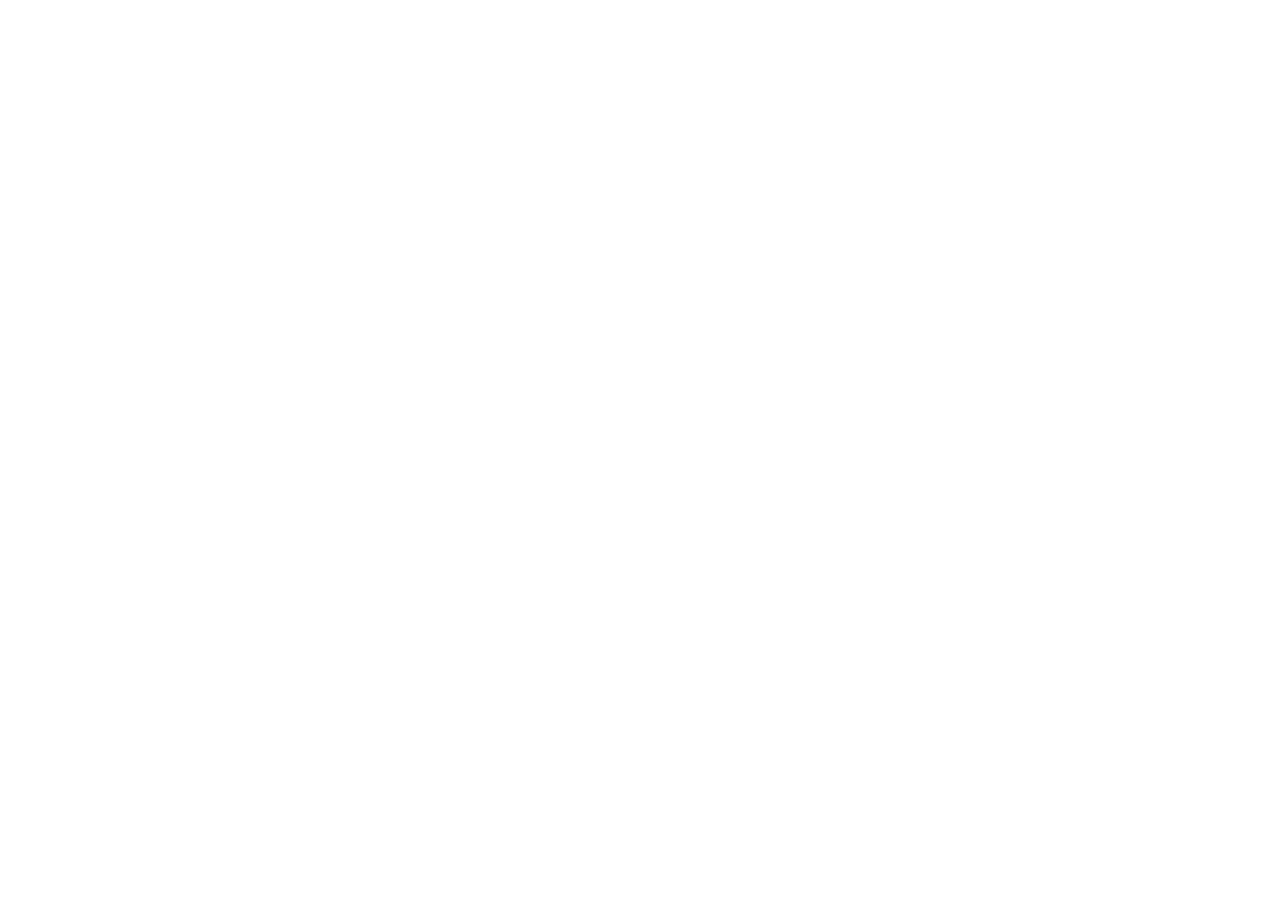
==== index.html @ 80651f7b "project start fonts added" ====
<!DOCTYPE html>
<html lang="en">
<head>
    <meta charset="UTF-8">
    <meta name="viewport" content="width=device-width, initial-scale=1.0">
    <title>Library-online</title>
    <!-- Swiper css -->
    <link rel="stylesheet" href="https://cdn.jsdelivr.net/npm/swiper@11/swiper-bundle.min.css" />
    <!-- css file -->
    <!-- bootstrap -->
    <link href="https://cdn.jsdelivr.net/npm/bootstrap@5.3.2/dist/css/bootstrap.min.css" rel="stylesheet" integrity="sha384-T3c6CoIi6uLrA9TneNEoa7RxnatzjcDSCmG1MXxSR1GAsXEV/Dwwykc2MPK8M2HN" crossorigin="anonymous">
    <!-- bootstrap -->
    <!-- fonts -->
    <link rel="preconnect" href="https://fonts.googleapis.com">
    <link rel="preconnect" href="https://fonts.gstatic.com" crossorigin>
    <link href="https://fonts.googleapis.com/css2?family=Inter:wght@100..900&family=Manrope:wght@200..800&family=Onest:wght@100..900&display=swap" rel="stylesheet">
    <!-- fonts -->
    <!-- css link -->
    <link rel="stylesheet" href="./css/style.css">
    <!-- css link -->
</head>
<body>
    <div class="wrapper">

        <!-- header -->
        <header>

        </header>
        <!-- header -->

        <!-- main -->
        <main>
            <!-- home -->
            <section class="home"></section>
            <!-- home -->
        </main>
        <!-- main -->
        
        <!-- footer -->
        <footer>

        </footer>
        <!-- footer -->
    </div>
    
    <!-- bootstrap -->
    <script src="https://cdn.jsdelivr.net/npm/bootstrap@5.3.2/dist/js/bootstrap.bundle.min.js" integrity="sha384-C6RzsynM9kWDrMNeT87bh95OGNyZPhcTNXj1NW7RuBCsyN/o0jlpcV8Qyq46cDfL" crossorigin="anonymous"></script>
    <!-- bootstrap -->
    <!-- Swiper js -->
    <script src="https://cdn.jsdelivr.net/npm/swiper@11/swiper-bundle.min.js"></script>
    <!-- Swiper js -->
    <!-- js file -->
    <script src="./js/main.js"></script>
    <!-- js file -->
</body>
</html>
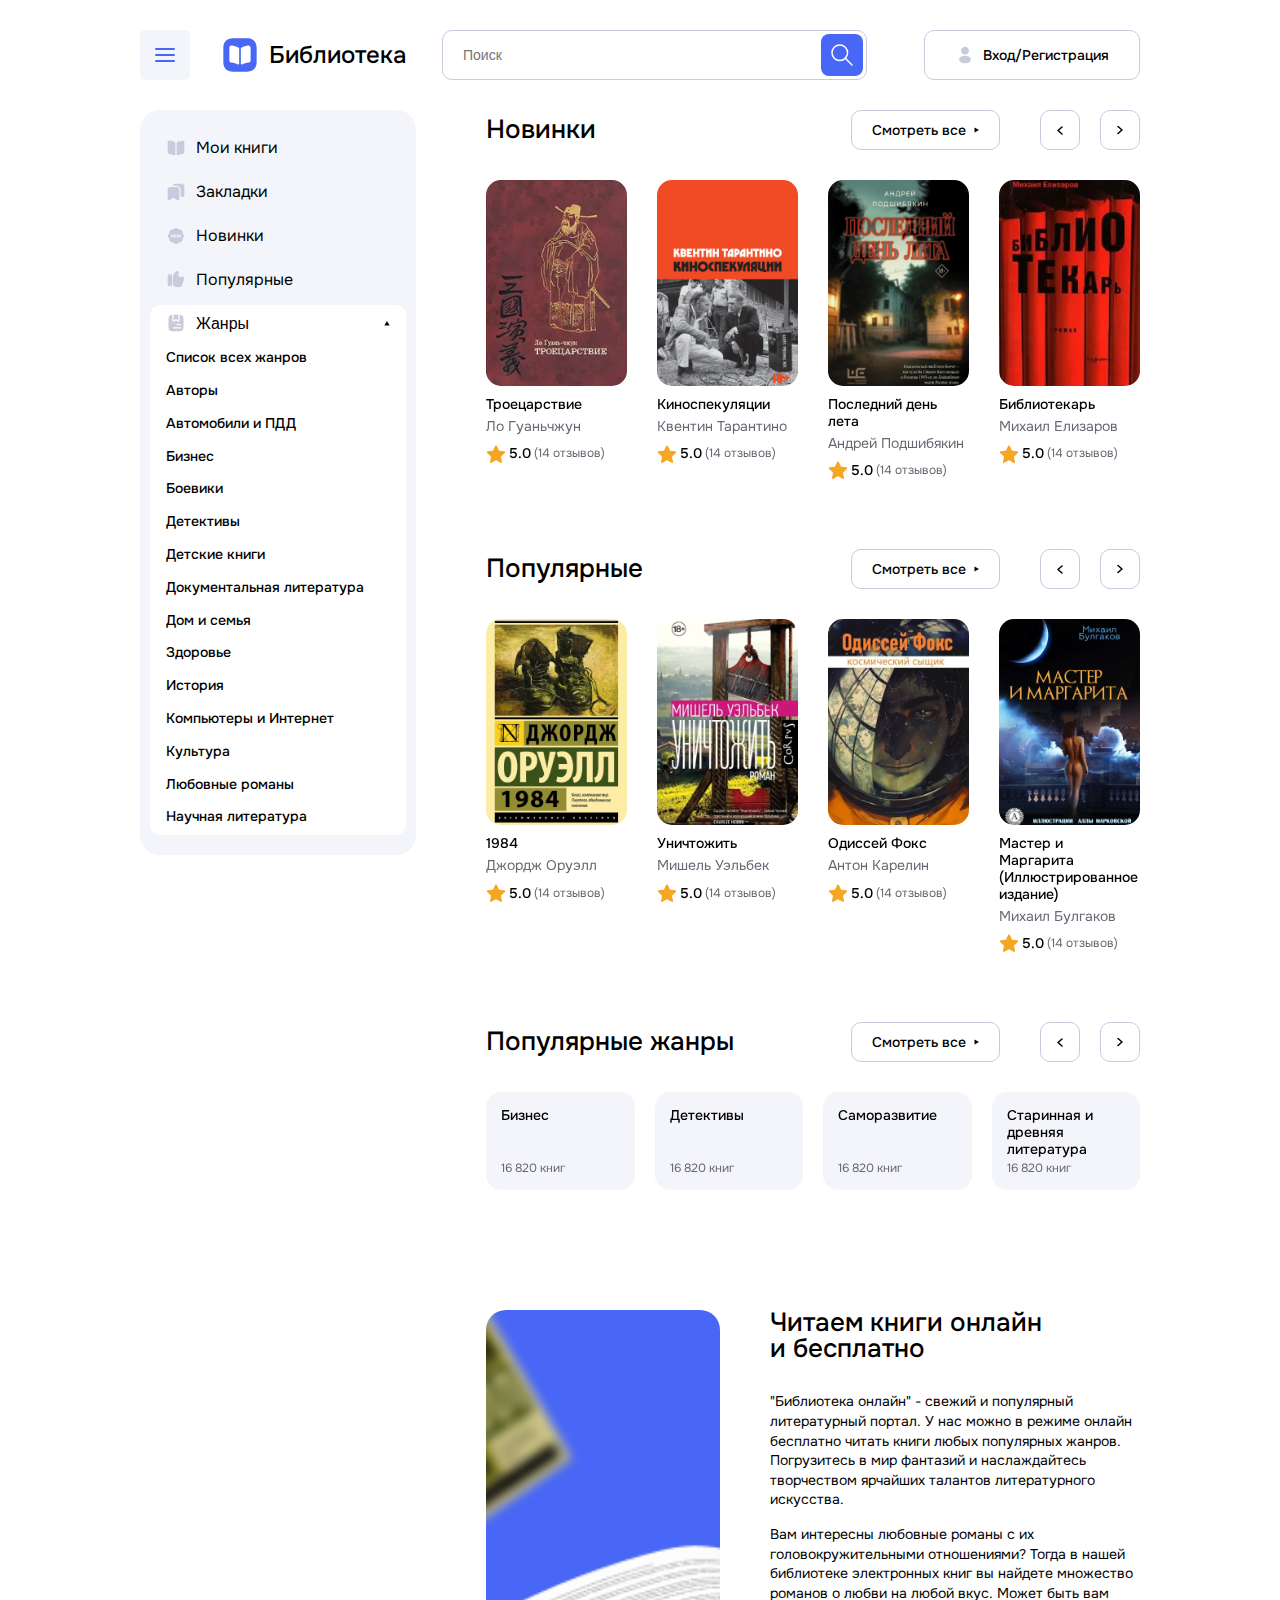
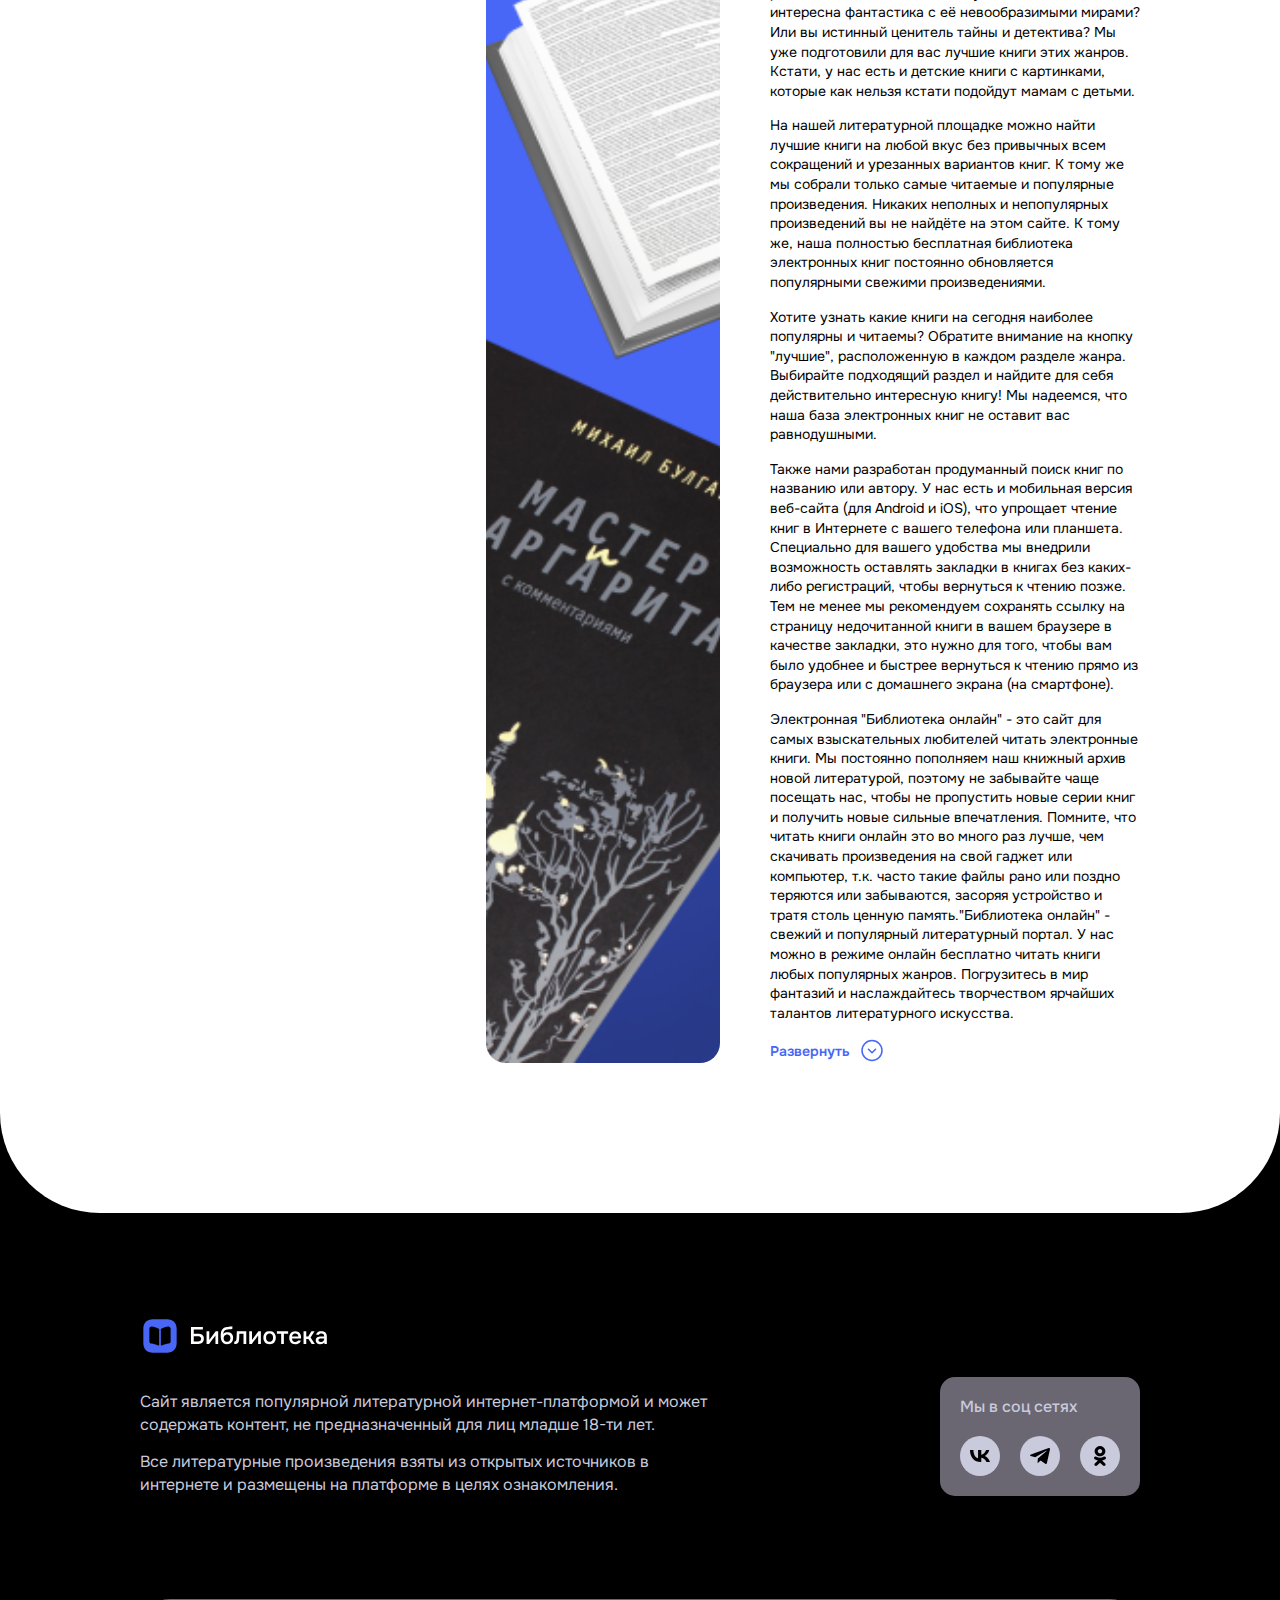
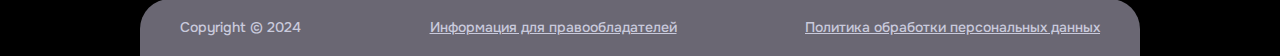
==== commit 4b55e90b: "mobile is ready" ====
--- a/index.html
+++ b/index.html
@@ -3,13 +3,11 @@
 <head>
     <meta charset="UTF-8">
     <meta name="viewport" content="width=device-width, initial-scale=1.0">
+    <link rel="shortcut icon" href="./images/logo/logo.svg" type="image/x-icon">
     <title>Library-online</title>
     <!-- Swiper css -->
     <link rel="stylesheet" href="https://cdn.jsdelivr.net/npm/swiper@11/swiper-bundle.min.css" />
     <!-- css file -->
-    <!-- bootstrap -->
-    <link href="https://cdn.jsdelivr.net/npm/bootstrap@5.3.2/dist/css/bootstrap.min.css" rel="stylesheet" integrity="sha384-T3c6CoIi6uLrA9TneNEoa7RxnatzjcDSCmG1MXxSR1GAsXEV/Dwwykc2MPK8M2HN" crossorigin="anonymous">
-    <!-- bootstrap -->
     <!-- fonts -->
     <link rel="preconnect" href="https://fonts.googleapis.com">
     <link rel="preconnect" href="https://fonts.gstatic.com" crossorigin>
@@ -22,30 +20,861 @@
 <body>
     <div class="wrapper">
 
-        <!-- header -->
-        <header>
-
+        <!-- Header -->
+        <header class="header">
+            <div class="main_container header__container">
+                <div class="header__left">
+                    <button class="header__bars">
+                        <svg width="50" height="50" viewBox="0 0 50 50" fill="none" xmlns="http://www.w3.org/2000/svg">
+                            <rect x="15" y="24" width="20" height="2" rx="1" fill="#4867F6"/>
+                            <rect x="15" y="18" width="20" height="2" rx="1" fill="#4867F6"/>
+                            <rect x="15" y="30" width="20" height="2" rx="1" fill="#4867F6"/>
+                        </svg>
+                        <svg width="50" height="50" viewBox="0 0 50 50" fill="none" xmlns="http://www.w3.org/2000/svg">
+                            <rect x="15" y="24" width="9" height="2" rx="1" fill="#4867F6"/>
+                            <rect x="15" y="18" width="13" height="2" rx="1" fill="#4867F6"/>
+                            <rect x="15" y="30" width="13" height="2" rx="1" fill="#4867F6"/>
+                            <path d="M34 31L28 25L34 19" stroke="#4867F6" stroke-width="2" stroke-linecap="round" stroke-linejoin="round"/>
+                        </svg>
+                    </button>
+                    <a href="/" class="header__logo">
+                        <img src="./images/logo/logo.svg" alt="">
+                        <span>Библиотека</span>
+                    </a>
+                    <div class="header__search">
+                        <input type="text" placeholder="Поиск">
+                        <button>
+                            <svg width="22" height="22" viewBox="0 0 22 22" fill="none" xmlns="http://www.w3.org/2000/svg">
+                                <path d="M8.77778 16.5556C13.0733 16.5556 16.5556 13.0733 16.5556 8.77778C16.5556 4.48223 13.0733 1 8.77778 1C4.48223 1 1 4.48223 1 8.77778C1 13.0733 4.48223 16.5556 8.77778 16.5556Z" stroke="white" stroke-width="1.5" stroke-linecap="round" stroke-linejoin="round"/>
+                                <path d="M21 20.9997L14.3333 14.333" stroke="white" stroke-width="1.5" stroke-linecap="round" stroke-linejoin="round"/>
+                            </svg>
+                        </button>
+                    </div>
+                </div>
+                <div class="header__right">
+                    <button class="search_btn">
+                        <svg width="22" height="22" viewBox="0 0 22 22" fill="none" xmlns="http://www.w3.org/2000/svg">
+                            <path d="M8.77778 16.5556C13.0733 16.5556 16.5556 13.0733 16.5556 8.77778C16.5556 4.48223 13.0733 1 8.77778 1C4.48223 1 1 4.48223 1 8.77778C1 13.0733 4.48223 16.5556 8.77778 16.5556Z" stroke="white" stroke-width="1.5" stroke-linecap="round" stroke-linejoin="round"/>
+                            <path d="M21.0002 20.9987L14.3335 14.332" stroke="white" stroke-width="1.5" stroke-linecap="round" stroke-linejoin="round"/>
+                        </svg>
+                    </button>
+                    <a href="" class="btn_white">
+                        <svg width="20" height="20" viewBox="0 0 20 20" fill="none" xmlns="http://www.w3.org/2000/svg">
+                            <path d="M10.0001 1.66797C7.81675 1.66797 6.04175 3.44297 6.04175 5.6263C6.04175 7.76797 7.71675 9.5013 9.90008 9.5763C9.96675 9.56797 10.0334 9.56797 10.0834 9.5763C10.1001 9.5763 10.1084 9.5763 10.1251 9.5763C10.1334 9.5763 10.1334 9.5763 10.1417 9.5763C12.2751 9.5013 13.9501 7.76797 13.9584 5.6263C13.9584 3.44297 12.1834 1.66797 10.0001 1.66797Z" fill="#C9CADC"/>
+                            <path d="M14.2333 11.7914C11.9083 10.2414 8.11663 10.2414 5.77497 11.7914C4.71663 12.4997 4.1333 13.4581 4.1333 14.4831C4.1333 15.5081 4.71663 16.4581 5.76663 17.1581C6.9333 17.9414 8.46663 18.3331 9.99997 18.3331C11.5333 18.3331 13.0666 17.9414 14.2333 17.1581C15.2833 16.4497 15.8666 15.4997 15.8666 14.4664C15.8583 13.4414 15.2833 12.4914 14.2333 11.7914Z" fill="#C9CADC"/>
+                        </svg>
+                        <span>Вход<span>/Регистрация</span></span>
+                    </a>
+                </div>
+            </div>
         </header>
-        <!-- header -->
+        <!-- Header end -->
+
+        <!-- Search mobile -->
+        <section class="search_mb">
+            <div class="search_mb__bg"></div>
+            <div class="search_mb__content">
+                <div class="search_mb__inp">
+                    <input type="text" placeholder="Поиск">
+                    <button>
+                        <svg width="22" height="22" viewBox="0 0 22 22" fill="none" xmlns="http://www.w3.org/2000/svg">
+                            <path d="M8.77778 16.5556C13.0733 16.5556 16.5556 13.0733 16.5556 8.77778C16.5556 4.48223 13.0733 1 8.77778 1C4.48223 1 1 4.48223 1 8.77778C1 13.0733 4.48223 16.5556 8.77778 16.5556Z" stroke="white" stroke-width="1.5" stroke-linecap="round" stroke-linejoin="round"/>
+                            <path d="M21 20.9997L14.3333 14.333" stroke="white" stroke-width="1.5" stroke-linecap="round" stroke-linejoin="round"/>
+                        </svg>
+                    </button>
+                </div>
+            </div>
+        </section>
+        <!-- Search mobile end -->
 
         <!-- main -->
-        <main>
-            <!-- home -->
-            <section class="home"></section>
-            <!-- home -->
+        <main class="index-main main active">
+
+            <div class="main_container">
+                <div class="main_nav active">
+                    <div class="main_nav__bg"></div>
+                    <ul class="main_nav__content">
+                        <li class="main_nav__close">
+                            <svg width="30" height="30" viewBox="0 0 30 30" fill="none" xmlns="http://www.w3.org/2000/svg">
+                                <path d="M15 27.5C21.875 27.5 27.5 21.875 27.5 15C27.5 8.125 21.875 2.5 15 2.5C8.125 2.5 2.5 8.125 2.5 15C2.5 21.875 8.125 27.5 15 27.5Z" stroke="black" stroke-width="1.5" stroke-linecap="round" stroke-linejoin="round"/>
+                                <path d="M11.4624 18.5379L18.5374 11.4629" stroke="black" stroke-width="1.5" stroke-linecap="round" stroke-linejoin="round"/>
+                                <path d="M18.5374 18.5379L11.4624 11.4629" stroke="black" stroke-width="1.5" stroke-linecap="round" stroke-linejoin="round"/>
+                            </svg>
+                        </li>
+                        <li>
+                            <a href="#">
+                                <svg width="20" height="20" viewBox="0 0 20 20" fill="none" xmlns="http://www.w3.org/2000/svg">
+                                    <path d="M9.37508 4.99974V16.5914C9.37508 17.1831 8.77508 17.5914 8.23342 17.3664C6.68341 16.7164 4.75841 16.1497 3.39175 15.9664L3.13341 15.9331C2.32508 15.8331 1.66675 15.0914 1.66675 14.2831V4.37474C1.66675 3.37474 2.47508 2.56641 3.47508 2.56641H3.53341C5.10008 2.69974 7.40842 3.43307 8.93342 4.25807C9.20842 4.40807 9.37508 4.68307 9.37508 4.99974Z" fill="#C9CADC"/>
+                                    <path d="M16.525 2.56641H16.475C16.275 2.58307 16.0583 2.60807 15.8333 2.64974C14.8083 2.81641 13.5917 3.16641 12.5 3.59974C11.9833 3.80807 11.5 4.03307 11.075 4.25807C10.8 4.40807 10.625 4.69141 10.625 4.99974V16.5914C10.625 17.1831 11.225 17.5914 11.7667 17.3664C13.3167 16.7164 15.2417 16.1497 16.6083 15.9664L16.8667 15.9331C17.675 15.8331 18.3333 15.0914 18.3333 14.2831V4.37474C18.3333 3.37474 17.525 2.56641 16.525 2.56641Z" fill="#C9CADC"/>
+                                </svg>
+
+                                <span>Мои книги</span>
+                            </a>
+                        </li>
+                        <li>
+                            <a href="#">
+                                <svg width="20" height="20" viewBox="0 0 20 20" fill="none" xmlns="http://www.w3.org/2000/svg">
+                                    <path d="M10.7417 4.90039H4.25842C2.83341 4.90039 1.66675 6.06706 1.66675 7.49206V16.9587C1.66675 18.1671 2.53341 18.6837 3.59175 18.0921L6.86675 16.2671C7.21675 16.0754 7.78342 16.0754 8.12508 16.2671L11.4001 18.0921C12.4667 18.6754 13.3334 18.1671 13.3334 16.9587V7.49206C13.3334 6.06706 12.1667 4.90039 10.7417 4.90039Z" fill="#C9CADC"/>
+                                    <path d="M18.3334 4.25866V13.7253C18.3334 14.9337 17.4667 15.442 16.4084 14.8587L14.8 13.9587C14.6667 13.8837 14.5834 13.742 14.5834 13.592V7.49199C14.5834 5.37533 12.8584 3.65033 10.7417 3.65033H7.35003C7.0417 3.65033 6.82503 3.32533 6.9667 3.05866C7.40003 2.23366 8.2667 1.66699 9.25836 1.66699H15.7417C17.1667 1.66699 18.3334 2.83366 18.3334 4.25866Z" fill="#C9CADC"/>
+                                </svg>
+                                <span>Закладки</span>
+                            </a>
+                        </li>
+                        <li>
+                            <a href="#">
+                                <svg width="16" height="16" viewBox="0 0 16 16" fill="none" xmlns="http://www.w3.org/2000/svg">
+                                    <path fill-rule="evenodd" clip-rule="evenodd" d="M14.9357 10.3033L15.3174 9.85529C16.2329 8.78157 16.2329 7.22271 15.3174 6.149L14.9357 5.70157C14.7003 5.425 14.5609 5.08729 14.5317 4.72614L14.4854 4.13929C14.3734 2.733 13.2706 1.63071 11.8643 1.51871L11.278 1.47129C10.9163 1.44271 10.5786 1.30271 10.3026 1.06729L9.85514 0.686143C8.782 -0.228714 7.22314 -0.228714 6.14886 0.686143L5.70143 1.06729C5.42543 1.30329 5.08771 1.44271 4.72543 1.47186L4.14029 1.51871C2.73343 1.63071 1.63057 2.733 1.51857 4.13986L1.47229 4.725C1.44314 5.08729 1.30371 5.42443 1.06829 5.701L0.686571 6.149C-0.228857 7.22271 -0.228857 8.78157 0.686571 9.85529L1.06829 10.3027C1.30371 10.5793 1.44314 10.917 1.47229 11.2781L1.51857 11.865C1.63057 13.2713 2.73343 14.3736 4.13971 14.4856L4.726 14.533C5.08771 14.5616 5.42543 14.7016 5.70143 14.937L6.14886 15.3181C6.68543 15.7759 7.34429 16.0044 8.002 16.0044C8.65971 16.0044 9.31857 15.7753 9.85514 15.3181L10.3026 14.937C10.5786 14.701 10.9163 14.5616 11.2786 14.5324L11.8637 14.4856C13.2706 14.3736 14.3734 13.2713 14.4854 11.8644L14.5317 11.2793C14.5609 10.917 14.7003 10.5799 14.9357 10.3033ZM3.66465 6.5C3.69641 6.5 3.72629 6.51509 3.74514 6.54066L4.79995 7.97131C4.85723 8.04899 4.98044 8.00848 4.98044 7.91196V6.6C4.98044 6.54477 5.02521 6.5 5.08044 6.5H5.64638C5.70161 6.5 5.74638 6.54477 5.74638 6.6V9.4C5.74638 9.45523 5.70161 9.5 5.64638 9.5H5.10195C5.07072 9.5 5.04128 9.48541 5.02237 9.46055L3.94552 8.04533C3.88754 7.96913 3.76594 8.01014 3.76594 8.10589V9.4C3.76594 9.45523 3.72117 9.5 3.66594 9.5H3.1C3.04477 9.5 3 9.45523 3 9.4V6.6C3 6.54477 3.04477 6.5 3.1 6.5H3.66465ZM8.47403 6.5C8.52925 6.5 8.57403 6.54477 8.57403 6.6V7.11186C8.57403 7.16709 8.52925 7.21186 8.47403 7.21186H7.18023C7.125 7.21186 7.08023 7.25664 7.08023 7.31186V7.56949C7.08023 7.62472 7.125 7.66949 7.18023 7.66949H8.21166C8.26689 7.66949 8.31166 7.71426 8.31166 7.76949V8.24746C8.31166 8.30269 8.26689 8.34746 8.21166 8.34746H7.18023C7.125 8.34746 7.08023 8.39223 7.08023 8.44746V8.69237C7.08023 8.7476 7.125 8.79237 7.18023 8.79237H8.47403C8.52925 8.79237 8.57403 8.83714 8.57403 8.89237V9.4C8.57403 9.45523 8.52925 9.5 8.47403 9.5H6.41429C6.35906 9.5 6.31429 9.45523 6.31429 9.4V6.6C6.31429 6.54477 6.35906 6.5 6.41429 6.5H8.47403ZM9.35574 9.42215C9.36608 9.46768 9.40656 9.5 9.45326 9.5H10.3589C10.4061 9.5 10.4469 9.46705 10.4567 9.42093L10.7741 7.93776C10.7967 7.83243 10.9469 7.83228 10.9697 7.93756L11.2903 9.42112C11.3002 9.46715 11.3409 9.5 11.388 9.5H12.2512C12.2981 9.5 12.3386 9.46748 12.3488 9.42175L12.9729 6.62175C12.9868 6.55929 12.9393 6.5 12.8753 6.5H12.2788C12.2307 6.5 12.1895 6.53415 12.1805 6.58133L11.892 8.09983C11.8715 8.20731 11.7181 8.20865 11.6958 8.10154L11.3789 6.57961C11.3692 6.53324 11.3284 6.5 11.281 6.5H10.487C10.4397 6.5 10.3989 6.53304 10.3891 6.57924L10.0623 8.11882C10.0398 8.2251 9.88778 8.22421 9.86646 8.11768L9.55878 6.58038C9.54942 6.53364 9.50838 6.5 9.46072 6.5H8.81737C8.75321 6.5 8.70565 6.55957 8.71986 6.62215L9.35574 9.42215Z" fill="#C9CADC"/>
+                                </svg>
+                                <span>Новинки</span>
+                            </a>
+                        </li>
+                        <li>
+                            <a href="#">
+                                <svg width="20" height="20" viewBox="0 0 20 20" fill="none" xmlns="http://www.w3.org/2000/svg">
+                                    <path d="M6.9917 15.4086V6.94193C6.9917 6.6086 7.0917 6.2836 7.27503 6.0086L9.55003 2.62526C9.90837 2.0836 10.8 1.70026 11.5584 1.9836C12.375 2.2586 12.9167 3.17526 12.7417 3.99193L12.3084 6.71693C12.275 6.96693 12.3417 7.19193 12.4834 7.36693C12.625 7.52526 12.8334 7.62526 13.0584 7.62526H16.4834C17.1417 7.62526 17.7084 7.89193 18.0417 8.3586C18.3584 8.8086 18.4167 9.39193 18.2084 9.9836L16.1584 16.2253C15.9 17.2586 14.775 18.1003 13.6584 18.1003H10.4084C9.85003 18.1003 9.0667 17.9086 8.70837 17.5503L7.6417 16.7253C7.23337 16.4169 6.9917 15.9253 6.9917 15.4086Z" fill="#C9CADC"/>
+                                    <path d="M4.34175 5.31641H3.48341C2.19175 5.31641 1.66675 5.81641 1.66675 7.04974V15.4331C1.66675 16.6664 2.19175 17.1664 3.48341 17.1664H4.34175C5.63341 17.1664 6.15841 16.6664 6.15841 15.4331V7.04974C6.15841 5.81641 5.63341 5.31641 4.34175 5.31641Z" fill="#C9CADC"/>
+                                </svg>
+                                <span>Популярные</span>
+                            </a>
+                        </li>
+                        <li class="accordion">
+                            <button class="accordion_btn">
+                                <span>
+                                    <svg width="20" height="20" viewBox="0 0 20 20" fill="none" xmlns="http://www.w3.org/2000/svg">
+                                        <path d="M12.4417 2.08366V7.00033C12.4417 7.36699 12.0083 7.55033 11.7417 7.30866L10.2833 5.96699C10.125 5.81699 9.87502 5.81699 9.71668 5.96699L8.25835 7.30033C7.99168 7.55033 7.55835 7.35866 7.55835 7.00033V2.08366C7.55835 1.85033 7.74168 1.66699 7.97502 1.66699H12.025C12.2583 1.66699 12.4417 1.85033 12.4417 2.08366Z" fill="#C9CADC"/>
+                                        <path d="M14.15 1.71641C13.9083 1.68308 13.6917 1.89141 13.6917 2.13308V7.14974C13.6917 7.78308 13.3167 8.35808 12.7333 8.61641C12.15 8.86641 11.475 8.75808 11.0083 8.32474L10.2833 7.65808C10.125 7.50808 9.88333 7.50808 9.71667 7.65808L8.99167 8.32474C8.69167 8.60808 8.3 8.74974 7.90833 8.74974C7.69167 8.74974 7.475 8.70808 7.26667 8.61641C6.68333 8.35808 6.30833 7.78308 6.30833 7.14974V2.13308C6.30833 1.89141 6.09167 1.68308 5.85 1.71641C3.51667 2.00808 2.5 3.58308 2.5 5.83308V14.1664C2.5 16.6664 3.75 18.3331 6.66667 18.3331H13.3333C16.25 18.3331 17.5 16.6664 17.5 14.1664V5.83308C17.5 3.58308 16.4833 2.00808 14.15 1.71641ZM14.5833 15.6247H7.5C7.15833 15.6247 6.875 15.3414 6.875 14.9997C6.875 14.6581 7.15833 14.3747 7.5 14.3747H14.5833C14.925 14.3747 15.2083 14.6581 15.2083 14.9997C15.2083 15.3414 14.925 15.6247 14.5833 15.6247ZM14.5833 12.2914H11.0417C10.7 12.2914 10.4167 12.0081 10.4167 11.6664C10.4167 11.3247 10.7 11.0414 11.0417 11.0414H14.5833C14.925 11.0414 15.2083 11.3247 15.2083 11.6664C15.2083 12.0081 14.925 12.2914 14.5833 12.2914Z" fill="#C9CADC"/>
+                                    </svg>
+                                    <span>Жанры</span>
+                                </span>
+                                <svg width="6" height="5" viewBox="0 0 6 5" fill="none" xmlns="http://www.w3.org/2000/svg">
+                                    <path d="M3 0L5.59808 4.5H0.401924L3 0Z" fill="black"/>
+                                </svg>
+                            </button>
+                            <div class="accordion_body">
+                                <a href="#">Список всех жанров</a>
+                                <a href="#">Авторы</a>
+                                <a href="#">Автомобили и ПДД</a>
+                                <a href="#">Бизнес</a>
+                                <a href="#">Боевики</a>
+                                <a href="#">Детективы</a>
+                                <a href="#">Детские книги</a>
+                                <a href="#">Документальная литература</a>
+                                <a href="#">Дом и семья</a>
+                                <a href="#">Здоровье</a>
+                                <a href="#">История</a>
+                                <a href="#">Компьютеры и Интернет</a>
+                                <a href="#">Культура</a>
+                                <a href="#">Любовные романы</a>
+                                <a href="#">Научная литература</a>
+                                <a href="#">Окружающий мир</a>
+                                <a href="#">Приключения</a>
+                                <a href="#">Поэзия</a>
+                                <a href="#">Проза</a>
+                                <a href="#">Прочие</a>
+                                <a href="#">Публицистика</a>
+                                <a href="#">Развлечения</a>
+                                <a href="#">Религиозная литература</a>
+                                <a href="#">Саморазвитие</a>
+                                <a href="#">Справочная литература</a>
+                                <a href="#">Старинная и древняя литература</a>
+                                <a href="#">Триллеры</a>
+                                <a href="#">Фантастика</a>
+                                <a href="#">Техника</a>
+                                <a href="#">Фольклор, загадки</a>
+                                <a href="#">Фэнтези</a>
+                                <a href="#">Эзотерика</a>
+                                <a href="#">Юмор</a>
+                            </div>
+                        </li>
+                    </ul>
+                </div>
+    
+                <div class="main_content active">
+    
+                    <section class="book-swp">
+                        <div class="book-swp__head">
+                            <h2 class="main_title">Новинки</h2>
+                            <div class="book-swp__head_right">
+                                <a href="#" class="btn_white">
+                                    <span>Смотреть все</span>
+                                    <svg width="5" height="6" viewBox="0 0 5 6" fill="none" xmlns="http://www.w3.org/2000/svg">
+                                        <path d="M5 3L0.5 5.59808L0.5 0.401924L5 3Z" fill="black"/>
+                                    </svg>
+                                </a>
+                                <button class="book-swp__btn_prev">
+                                    <svg width="6" height="9" viewBox="0 0 6 9" fill="none" xmlns="http://www.w3.org/2000/svg">
+                                        <path d="M5 8L1 4.5L5 1" stroke="black" stroke-width="1.5" stroke-linecap="round" stroke-linejoin="round"/>
+                                    </svg>
+                                </button>
+                                <button class="book-swp__btn_next">
+                                    <svg width="6" height="10" viewBox="0 0 6 10" fill="none" xmlns="http://www.w3.org/2000/svg">
+                                        <path d="M1 1.5L5 5L1 8.5" stroke="black" stroke-width="1.5" stroke-linecap="round" stroke-linejoin="round"/>
+                                    </svg>
+                                </button>
+                            </div>
+                        </div>
+                        <div class="swiper">
+                            <div class="swiper-wrapper">
+
+                                <div class="swiper-slide">
+                                    <div class="similar-book__card">
+                                        <a href="#">
+                                            <img src="./images/swp-card-1.png" alt="">
+                                        </a>
+                                        <h4>Троецарствие</h4>
+                                        <p>Ло Гуаньчжун</p>
+                                        <div class="similar-book__card_review">
+                                            <svg width="20" height="18" viewBox="0 0 20 18" fill="none" xmlns="http://www.w3.org/2000/svg">
+                                                <path d="M9.08768 1.03272C9.44106 0.245348 10.5589 0.245348 10.9123 1.03272L12.817 5.27649C12.9624 5.60048 13.2688 5.82305 13.6218 5.86122L18.2465 6.36129C19.1045 6.45407 19.4499 7.51723 18.8103 8.09663L15.3628 11.2195C15.0996 11.4579 14.9826 11.818 15.0554 12.1656L16.0089 16.7184C16.1858 17.5631 15.2815 18.2202 14.5327 17.7909L10.4974 15.4772C10.1893 15.3006 9.81067 15.3006 9.50259 15.4772L5.46725 17.7909C4.71855 18.2202 3.81417 17.5631 3.99108 16.7184L4.94458 12.1656C5.01738 11.818 4.90037 11.4579 4.63717 11.2195L1.18969 8.09663C0.550054 7.51723 0.895495 6.45407 1.75354 6.36129L6.37817 5.86122C6.73125 5.82305 7.03758 5.60048 7.18299 5.27649L9.08768 1.03272Z" fill="#F5A623"/>
+                                            </svg>
+                                            <h5>5.0</h5>
+                                            <span>(14 отзывов)</span>
+                                        </div>
+                                    </div>
+                                </div>
+
+                                <div class="swiper-slide">
+                                    <div class="similar-book__card">
+                                        <a href="#">
+                                            <img src="./images/swp-card-2.png" alt="">
+                                        </a>
+                                        <h4>Киноспекуляции</h4>
+                                        <p>Квентин Тарантино</p>
+                                        <div class="similar-book__card_review">
+                                            <svg width="20" height="18" viewBox="0 0 20 18" fill="none" xmlns="http://www.w3.org/2000/svg">
+                                                <path d="M9.08768 1.03272C9.44106 0.245348 10.5589 0.245348 10.9123 1.03272L12.817 5.27649C12.9624 5.60048 13.2688 5.82305 13.6218 5.86122L18.2465 6.36129C19.1045 6.45407 19.4499 7.51723 18.8103 8.09663L15.3628 11.2195C15.0996 11.4579 14.9826 11.818 15.0554 12.1656L16.0089 16.7184C16.1858 17.5631 15.2815 18.2202 14.5327 17.7909L10.4974 15.4772C10.1893 15.3006 9.81067 15.3006 9.50259 15.4772L5.46725 17.7909C4.71855 18.2202 3.81417 17.5631 3.99108 16.7184L4.94458 12.1656C5.01738 11.818 4.90037 11.4579 4.63717 11.2195L1.18969 8.09663C0.550054 7.51723 0.895495 6.45407 1.75354 6.36129L6.37817 5.86122C6.73125 5.82305 7.03758 5.60048 7.18299 5.27649L9.08768 1.03272Z" fill="#F5A623"/>
+                                            </svg>
+                                            <h5>5.0</h5>
+                                            <span>(14 отзывов)</span>
+                                        </div>
+                                    </div>
+                                </div>
+
+                                <div class="swiper-slide">
+                                    <div class="similar-book__card">
+                                        <a href="#">
+                                            <img src="./images/swp-card-3.png" alt="">
+                                        </a>
+                                        <h4>Последний день лета</h4>
+                                        <p>Андрей Подшибякин</p>
+                                        <div class="similar-book__card_review">
+                                            <svg width="20" height="18" viewBox="0 0 20 18" fill="none" xmlns="http://www.w3.org/2000/svg">
+                                                <path d="M9.08768 1.03272C9.44106 0.245348 10.5589 0.245348 10.9123 1.03272L12.817 5.27649C12.9624 5.60048 13.2688 5.82305 13.6218 5.86122L18.2465 6.36129C19.1045 6.45407 19.4499 7.51723 18.8103 8.09663L15.3628 11.2195C15.0996 11.4579 14.9826 11.818 15.0554 12.1656L16.0089 16.7184C16.1858 17.5631 15.2815 18.2202 14.5327 17.7909L10.4974 15.4772C10.1893 15.3006 9.81067 15.3006 9.50259 15.4772L5.46725 17.7909C4.71855 18.2202 3.81417 17.5631 3.99108 16.7184L4.94458 12.1656C5.01738 11.818 4.90037 11.4579 4.63717 11.2195L1.18969 8.09663C0.550054 7.51723 0.895495 6.45407 1.75354 6.36129L6.37817 5.86122C6.73125 5.82305 7.03758 5.60048 7.18299 5.27649L9.08768 1.03272Z" fill="#F5A623"/>
+                                            </svg>
+                                            <h5>5.0</h5>
+                                            <span>(14 отзывов)</span>
+                                        </div>
+                                    </div>
+                                </div>
+
+                                <div class="swiper-slide">
+                                    <div class="similar-book__card">
+                                        <a href="#">
+                                            <img src="./images/swp-card-4.png" alt="">
+                                        </a>
+                                        <h4>Библиотекарь</h4>
+                                        <p>Михаил Елизаров</p>
+                                        <div class="similar-book__card_review">
+                                            <svg width="20" height="18" viewBox="0 0 20 18" fill="none" xmlns="http://www.w3.org/2000/svg">
+                                                <path d="M9.08768 1.03272C9.44106 0.245348 10.5589 0.245348 10.9123 1.03272L12.817 5.27649C12.9624 5.60048 13.2688 5.82305 13.6218 5.86122L18.2465 6.36129C19.1045 6.45407 19.4499 7.51723 18.8103 8.09663L15.3628 11.2195C15.0996 11.4579 14.9826 11.818 15.0554 12.1656L16.0089 16.7184C16.1858 17.5631 15.2815 18.2202 14.5327 17.7909L10.4974 15.4772C10.1893 15.3006 9.81067 15.3006 9.50259 15.4772L5.46725 17.7909C4.71855 18.2202 3.81417 17.5631 3.99108 16.7184L4.94458 12.1656C5.01738 11.818 4.90037 11.4579 4.63717 11.2195L1.18969 8.09663C0.550054 7.51723 0.895495 6.45407 1.75354 6.36129L6.37817 5.86122C6.73125 5.82305 7.03758 5.60048 7.18299 5.27649L9.08768 1.03272Z" fill="#F5A623"/>
+                                            </svg>
+                                            <h5>5.0</h5>
+                                            <span>(14 отзывов)</span>
+                                        </div>
+                                    </div>
+                                </div>
+
+                                <div class="swiper-slide">
+                                    <div class="similar-book__card">
+                                        <a href="#">
+                                            <img src="./images/swp-card-5.png" alt="">
+                                        </a>
+                                        <h4>Уничтожить</h4>
+                                        <p>Мишель Уэльбек</p>
+                                        <div class="similar-book__card_review">
+                                            <svg width="20" height="18" viewBox="0 0 20 18" fill="none" xmlns="http://www.w3.org/2000/svg">
+                                                <path d="M9.08768 1.03272C9.44106 0.245348 10.5589 0.245348 10.9123 1.03272L12.817 5.27649C12.9624 5.60048 13.2688 5.82305 13.6218 5.86122L18.2465 6.36129C19.1045 6.45407 19.4499 7.51723 18.8103 8.09663L15.3628 11.2195C15.0996 11.4579 14.9826 11.818 15.0554 12.1656L16.0089 16.7184C16.1858 17.5631 15.2815 18.2202 14.5327 17.7909L10.4974 15.4772C10.1893 15.3006 9.81067 15.3006 9.50259 15.4772L5.46725 17.7909C4.71855 18.2202 3.81417 17.5631 3.99108 16.7184L4.94458 12.1656C5.01738 11.818 4.90037 11.4579 4.63717 11.2195L1.18969 8.09663C0.550054 7.51723 0.895495 6.45407 1.75354 6.36129L6.37817 5.86122C6.73125 5.82305 7.03758 5.60048 7.18299 5.27649L9.08768 1.03272Z" fill="#F5A623"/>
+                                            </svg>
+                                            <h5>5.0</h5>
+                                            <span>(14 отзывов)</span>
+                                        </div>
+                                    </div>
+                                </div>
+
+                                <div class="swiper-slide">
+                                    <div class="similar-book__card">
+                                        <a href="#">
+                                            <img src="./images/swp-card-6.png" alt="">
+                                        </a>
+                                        <h4>Пропавшие наши сердца</h4>
+                                        <p>Селеста Инг</p>
+                                        <div class="similar-book__card_review">
+                                            <svg width="20" height="18" viewBox="0 0 20 18" fill="none" xmlns="http://www.w3.org/2000/svg">
+                                                <path d="M9.08768 1.03272C9.44106 0.245348 10.5589 0.245348 10.9123 1.03272L12.817 5.27649C12.9624 5.60048 13.2688 5.82305 13.6218 5.86122L18.2465 6.36129C19.1045 6.45407 19.4499 7.51723 18.8103 8.09663L15.3628 11.2195C15.0996 11.4579 14.9826 11.818 15.0554 12.1656L16.0089 16.7184C16.1858 17.5631 15.2815 18.2202 14.5327 17.7909L10.4974 15.4772C10.1893 15.3006 9.81067 15.3006 9.50259 15.4772L5.46725 17.7909C4.71855 18.2202 3.81417 17.5631 3.99108 16.7184L4.94458 12.1656C5.01738 11.818 4.90037 11.4579 4.63717 11.2195L1.18969 8.09663C0.550054 7.51723 0.895495 6.45407 1.75354 6.36129L6.37817 5.86122C6.73125 5.82305 7.03758 5.60048 7.18299 5.27649L9.08768 1.03272Z" fill="#F5A623"/>
+                                            </svg>
+                                            <h5>5.0</h5>
+                                            <span>(14 отзывов)</span>
+                                        </div>
+                                    </div>
+                                </div>
+
+                                <div class="swiper-slide">
+                                    <div class="similar-book__card">
+                                        <a href="#">
+                                            <img src="./images/swp-card-1.png" alt="">
+                                        </a>
+                                        <h4>Троецарствие</h4>
+                                        <p>Ло Гуаньчжун</p>
+                                        <div class="similar-book__card_review">
+                                            <svg width="20" height="18" viewBox="0 0 20 18" fill="none" xmlns="http://www.w3.org/2000/svg">
+                                                <path d="M9.08768 1.03272C9.44106 0.245348 10.5589 0.245348 10.9123 1.03272L12.817 5.27649C12.9624 5.60048 13.2688 5.82305 13.6218 5.86122L18.2465 6.36129C19.1045 6.45407 19.4499 7.51723 18.8103 8.09663L15.3628 11.2195C15.0996 11.4579 14.9826 11.818 15.0554 12.1656L16.0089 16.7184C16.1858 17.5631 15.2815 18.2202 14.5327 17.7909L10.4974 15.4772C10.1893 15.3006 9.81067 15.3006 9.50259 15.4772L5.46725 17.7909C4.71855 18.2202 3.81417 17.5631 3.99108 16.7184L4.94458 12.1656C5.01738 11.818 4.90037 11.4579 4.63717 11.2195L1.18969 8.09663C0.550054 7.51723 0.895495 6.45407 1.75354 6.36129L6.37817 5.86122C6.73125 5.82305 7.03758 5.60048 7.18299 5.27649L9.08768 1.03272Z" fill="#F5A623"/>
+                                            </svg>
+                                            <h5>5.0</h5>
+                                            <span>(14 отзывов)</span>
+                                        </div>
+                                    </div>
+                                </div>
+
+                                <div class="swiper-slide">
+                                    <div class="similar-book__card">
+                                        <a href="#">
+                                            <img src="./images/swp-card-2.png" alt="">
+                                        </a>
+                                        <h4>Киноспекуляции</h4>
+                                        <p>Квентин Тарантино</p>
+                                        <div class="similar-book__card_review">
+                                            <svg width="20" height="18" viewBox="0 0 20 18" fill="none" xmlns="http://www.w3.org/2000/svg">
+                                                <path d="M9.08768 1.03272C9.44106 0.245348 10.5589 0.245348 10.9123 1.03272L12.817 5.27649C12.9624 5.60048 13.2688 5.82305 13.6218 5.86122L18.2465 6.36129C19.1045 6.45407 19.4499 7.51723 18.8103 8.09663L15.3628 11.2195C15.0996 11.4579 14.9826 11.818 15.0554 12.1656L16.0089 16.7184C16.1858 17.5631 15.2815 18.2202 14.5327 17.7909L10.4974 15.4772C10.1893 15.3006 9.81067 15.3006 9.50259 15.4772L5.46725 17.7909C4.71855 18.2202 3.81417 17.5631 3.99108 16.7184L4.94458 12.1656C5.01738 11.818 4.90037 11.4579 4.63717 11.2195L1.18969 8.09663C0.550054 7.51723 0.895495 6.45407 1.75354 6.36129L6.37817 5.86122C6.73125 5.82305 7.03758 5.60048 7.18299 5.27649L9.08768 1.03272Z" fill="#F5A623"/>
+                                            </svg>
+                                            <h5>5.0</h5>
+                                            <span>(14 отзывов)</span>
+                                        </div>
+                                    </div>
+                                </div>
+
+                                <div class="swiper-slide">
+                                    <div class="similar-book__card">
+                                        <a href="#">
+                                            <img src="./images/swp-card-3.png" alt="">
+                                        </a>
+                                        <h4>Последний день лета</h4>
+                                        <p>Андрей Подшибякин</p>
+                                        <div class="similar-book__card_review">
+                                            <svg width="20" height="18" viewBox="0 0 20 18" fill="none" xmlns="http://www.w3.org/2000/svg">
+                                                <path d="M9.08768 1.03272C9.44106 0.245348 10.5589 0.245348 10.9123 1.03272L12.817 5.27649C12.9624 5.60048 13.2688 5.82305 13.6218 5.86122L18.2465 6.36129C19.1045 6.45407 19.4499 7.51723 18.8103 8.09663L15.3628 11.2195C15.0996 11.4579 14.9826 11.818 15.0554 12.1656L16.0089 16.7184C16.1858 17.5631 15.2815 18.2202 14.5327 17.7909L10.4974 15.4772C10.1893 15.3006 9.81067 15.3006 9.50259 15.4772L5.46725 17.7909C4.71855 18.2202 3.81417 17.5631 3.99108 16.7184L4.94458 12.1656C5.01738 11.818 4.90037 11.4579 4.63717 11.2195L1.18969 8.09663C0.550054 7.51723 0.895495 6.45407 1.75354 6.36129L6.37817 5.86122C6.73125 5.82305 7.03758 5.60048 7.18299 5.27649L9.08768 1.03272Z" fill="#F5A623"/>
+                                            </svg>
+                                            <h5>5.0</h5>
+                                            <span>(14 отзывов)</span>
+                                        </div>
+                                    </div>
+                                </div>
+
+                                <div class="swiper-slide">
+                                    <div class="similar-book__card">
+                                        <a href="#">
+                                            <img src="./images/swp-card-4.png" alt="">
+                                        </a>
+                                        <h4>Библиотекарь</h4>
+                                        <p>Михаил Елизаров</p>
+                                        <div class="similar-book__card_review">
+                                            <svg width="20" height="18" viewBox="0 0 20 18" fill="none" xmlns="http://www.w3.org/2000/svg">
+                                                <path d="M9.08768 1.03272C9.44106 0.245348 10.5589 0.245348 10.9123 1.03272L12.817 5.27649C12.9624 5.60048 13.2688 5.82305 13.6218 5.86122L18.2465 6.36129C19.1045 6.45407 19.4499 7.51723 18.8103 8.09663L15.3628 11.2195C15.0996 11.4579 14.9826 11.818 15.0554 12.1656L16.0089 16.7184C16.1858 17.5631 15.2815 18.2202 14.5327 17.7909L10.4974 15.4772C10.1893 15.3006 9.81067 15.3006 9.50259 15.4772L5.46725 17.7909C4.71855 18.2202 3.81417 17.5631 3.99108 16.7184L4.94458 12.1656C5.01738 11.818 4.90037 11.4579 4.63717 11.2195L1.18969 8.09663C0.550054 7.51723 0.895495 6.45407 1.75354 6.36129L6.37817 5.86122C6.73125 5.82305 7.03758 5.60048 7.18299 5.27649L9.08768 1.03272Z" fill="#F5A623"/>
+                                            </svg>
+                                            <h5>5.0</h5>
+                                            <span>(14 отзывов)</span>
+                                        </div>
+                                    </div>
+                                </div>
+
+                                <div class="swiper-slide">
+                                    <div class="similar-book__card">
+                                        <a href="#">
+                                            <img src="./images/swp-card-5.png" alt="">
+                                        </a>
+                                        <h4>Уничтожить</h4>
+                                        <p>Мишель Уэльбек</p>
+                                        <div class="similar-book__card_review">
+                                            <svg width="20" height="18" viewBox="0 0 20 18" fill="none" xmlns="http://www.w3.org/2000/svg">
+                                                <path d="M9.08768 1.03272C9.44106 0.245348 10.5589 0.245348 10.9123 1.03272L12.817 5.27649C12.9624 5.60048 13.2688 5.82305 13.6218 5.86122L18.2465 6.36129C19.1045 6.45407 19.4499 7.51723 18.8103 8.09663L15.3628 11.2195C15.0996 11.4579 14.9826 11.818 15.0554 12.1656L16.0089 16.7184C16.1858 17.5631 15.2815 18.2202 14.5327 17.7909L10.4974 15.4772C10.1893 15.3006 9.81067 15.3006 9.50259 15.4772L5.46725 17.7909C4.71855 18.2202 3.81417 17.5631 3.99108 16.7184L4.94458 12.1656C5.01738 11.818 4.90037 11.4579 4.63717 11.2195L1.18969 8.09663C0.550054 7.51723 0.895495 6.45407 1.75354 6.36129L6.37817 5.86122C6.73125 5.82305 7.03758 5.60048 7.18299 5.27649L9.08768 1.03272Z" fill="#F5A623"/>
+                                            </svg>
+                                            <h5>5.0</h5>
+                                            <span>(14 отзывов)</span>
+                                        </div>
+                                    </div>
+                                </div>
+
+                                <div class="swiper-slide">
+                                    <div class="similar-book__card">
+                                        <a href="#">
+                                            <img src="./images/swp-card-6.png" alt="">
+                                        </a>
+                                        <h4>Пропавшие наши сердца</h4>
+                                        <p>Селеста Инг</p>
+                                        <div class="similar-book__card_review">
+                                            <svg width="20" height="18" viewBox="0 0 20 18" fill="none" xmlns="http://www.w3.org/2000/svg">
+                                                <path d="M9.08768 1.03272C9.44106 0.245348 10.5589 0.245348 10.9123 1.03272L12.817 5.27649C12.9624 5.60048 13.2688 5.82305 13.6218 5.86122L18.2465 6.36129C19.1045 6.45407 19.4499 7.51723 18.8103 8.09663L15.3628 11.2195C15.0996 11.4579 14.9826 11.818 15.0554 12.1656L16.0089 16.7184C16.1858 17.5631 15.2815 18.2202 14.5327 17.7909L10.4974 15.4772C10.1893 15.3006 9.81067 15.3006 9.50259 15.4772L5.46725 17.7909C4.71855 18.2202 3.81417 17.5631 3.99108 16.7184L4.94458 12.1656C5.01738 11.818 4.90037 11.4579 4.63717 11.2195L1.18969 8.09663C0.550054 7.51723 0.895495 6.45407 1.75354 6.36129L6.37817 5.86122C6.73125 5.82305 7.03758 5.60048 7.18299 5.27649L9.08768 1.03272Z" fill="#F5A623"/>
+                                            </svg>
+                                            <h5>5.0</h5>
+                                            <span>(14 отзывов)</span>
+                                        </div>
+                                    </div>
+                                </div>
+
+                            </div>
+                        </div>
+                    </section>
+    
+                    <section class="book-swp">
+                        <div class="book-swp__head">
+                            <h2 class="main_title">Популярные</h2>
+                            <div class="book-swp__head_right">
+                                <a href="#" class="btn_white">
+                                    <span>Смотреть все</span>
+                                    <svg width="5" height="6" viewBox="0 0 5 6" fill="none" xmlns="http://www.w3.org/2000/svg">
+                                        <path d="M5 3L0.5 5.59808L0.5 0.401924L5 3Z" fill="black"/>
+                                    </svg>
+                                </a>
+                                <button class="book-swp__btn_prev">
+                                    <svg width="6" height="9" viewBox="0 0 6 9" fill="none" xmlns="http://www.w3.org/2000/svg">
+                                        <path d="M5 8L1 4.5L5 1" stroke="black" stroke-width="1.5" stroke-linecap="round" stroke-linejoin="round"/>
+                                    </svg>
+                                </button>
+                                <button class="book-swp__btn_next">
+                                    <svg width="6" height="10" viewBox="0 0 6 10" fill="none" xmlns="http://www.w3.org/2000/svg">
+                                        <path d="M1 1.5L5 5L1 8.5" stroke="black" stroke-width="1.5" stroke-linecap="round" stroke-linejoin="round"/>
+                                    </svg>
+                                </button>
+                            </div>
+                        </div>
+                        <div class="swiper">
+                            <div class="swiper-wrapper">
+
+                                <div class="swiper-slide">
+                                    <div class="similar-book__card">
+                                        <a href="#">
+                                            <img src="./images/swp-card-2_1.png" alt="">
+                                        </a>
+                                        <h4>1984</h4>
+                                        <p>Джордж Оруэлл</p>
+                                        <div class="similar-book__card_review">
+                                            <svg width="20" height="18" viewBox="0 0 20 18" fill="none" xmlns="http://www.w3.org/2000/svg">
+                                                <path d="M9.08768 1.03272C9.44106 0.245348 10.5589 0.245348 10.9123 1.03272L12.817 5.27649C12.9624 5.60048 13.2688 5.82305 13.6218 5.86122L18.2465 6.36129C19.1045 6.45407 19.4499 7.51723 18.8103 8.09663L15.3628 11.2195C15.0996 11.4579 14.9826 11.818 15.0554 12.1656L16.0089 16.7184C16.1858 17.5631 15.2815 18.2202 14.5327 17.7909L10.4974 15.4772C10.1893 15.3006 9.81067 15.3006 9.50259 15.4772L5.46725 17.7909C4.71855 18.2202 3.81417 17.5631 3.99108 16.7184L4.94458 12.1656C5.01738 11.818 4.90037 11.4579 4.63717 11.2195L1.18969 8.09663C0.550054 7.51723 0.895495 6.45407 1.75354 6.36129L6.37817 5.86122C6.73125 5.82305 7.03758 5.60048 7.18299 5.27649L9.08768 1.03272Z" fill="#F5A623"/>
+                                            </svg>
+                                            <h5>5.0</h5>
+                                            <span>(14 отзывов)</span>
+                                        </div>
+                                    </div>
+                                </div>
+
+                                <div class="swiper-slide">
+                                    <div class="similar-book__card">
+                                        <a href="#">
+                                            <img src="./images/swp-card-2_2.png" alt="">
+                                        </a>
+                                        <h4>Уничтожить</h4>
+                                        <p>Мишель Уэльбек</p>
+                                        <div class="similar-book__card_review">
+                                            <svg width="20" height="18" viewBox="0 0 20 18" fill="none" xmlns="http://www.w3.org/2000/svg">
+                                                <path d="M9.08768 1.03272C9.44106 0.245348 10.5589 0.245348 10.9123 1.03272L12.817 5.27649C12.9624 5.60048 13.2688 5.82305 13.6218 5.86122L18.2465 6.36129C19.1045 6.45407 19.4499 7.51723 18.8103 8.09663L15.3628 11.2195C15.0996 11.4579 14.9826 11.818 15.0554 12.1656L16.0089 16.7184C16.1858 17.5631 15.2815 18.2202 14.5327 17.7909L10.4974 15.4772C10.1893 15.3006 9.81067 15.3006 9.50259 15.4772L5.46725 17.7909C4.71855 18.2202 3.81417 17.5631 3.99108 16.7184L4.94458 12.1656C5.01738 11.818 4.90037 11.4579 4.63717 11.2195L1.18969 8.09663C0.550054 7.51723 0.895495 6.45407 1.75354 6.36129L6.37817 5.86122C6.73125 5.82305 7.03758 5.60048 7.18299 5.27649L9.08768 1.03272Z" fill="#F5A623"/>
+                                            </svg>
+                                            <h5>5.0</h5>
+                                            <span>(14 отзывов)</span>
+                                        </div>
+                                    </div>
+                                </div>
+
+                                <div class="swiper-slide">
+                                    <div class="similar-book__card">
+                                        <a href="#">
+                                            <img src="./images/swp-card-2_3.png" alt="">
+                                        </a>
+                                        <h4>Одиссей Фокс</h4>
+                                        <p>Антон Карелин</p>
+                                        <div class="similar-book__card_review">
+                                            <svg width="20" height="18" viewBox="0 0 20 18" fill="none" xmlns="http://www.w3.org/2000/svg">
+                                                <path d="M9.08768 1.03272C9.44106 0.245348 10.5589 0.245348 10.9123 1.03272L12.817 5.27649C12.9624 5.60048 13.2688 5.82305 13.6218 5.86122L18.2465 6.36129C19.1045 6.45407 19.4499 7.51723 18.8103 8.09663L15.3628 11.2195C15.0996 11.4579 14.9826 11.818 15.0554 12.1656L16.0089 16.7184C16.1858 17.5631 15.2815 18.2202 14.5327 17.7909L10.4974 15.4772C10.1893 15.3006 9.81067 15.3006 9.50259 15.4772L5.46725 17.7909C4.71855 18.2202 3.81417 17.5631 3.99108 16.7184L4.94458 12.1656C5.01738 11.818 4.90037 11.4579 4.63717 11.2195L1.18969 8.09663C0.550054 7.51723 0.895495 6.45407 1.75354 6.36129L6.37817 5.86122C6.73125 5.82305 7.03758 5.60048 7.18299 5.27649L9.08768 1.03272Z" fill="#F5A623"/>
+                                            </svg>
+                                            <h5>5.0</h5>
+                                            <span>(14 отзывов)</span>
+                                        </div>
+                                    </div>
+                                </div>
+
+                                <div class="swiper-slide">
+                                    <div class="similar-book__card">
+                                        <a href="#">
+                                            <img src="./images/swp-card-2_4.png" alt="">
+                                        </a>
+                                        <h4>Мастер и Маргарита (Иллюстрированное издание)</h4>
+                                        <p>Михаил Булгаков</p>
+                                        <div class="similar-book__card_review">
+                                            <svg width="20" height="18" viewBox="0 0 20 18" fill="none" xmlns="http://www.w3.org/2000/svg">
+                                                <path d="M9.08768 1.03272C9.44106 0.245348 10.5589 0.245348 10.9123 1.03272L12.817 5.27649C12.9624 5.60048 13.2688 5.82305 13.6218 5.86122L18.2465 6.36129C19.1045 6.45407 19.4499 7.51723 18.8103 8.09663L15.3628 11.2195C15.0996 11.4579 14.9826 11.818 15.0554 12.1656L16.0089 16.7184C16.1858 17.5631 15.2815 18.2202 14.5327 17.7909L10.4974 15.4772C10.1893 15.3006 9.81067 15.3006 9.50259 15.4772L5.46725 17.7909C4.71855 18.2202 3.81417 17.5631 3.99108 16.7184L4.94458 12.1656C5.01738 11.818 4.90037 11.4579 4.63717 11.2195L1.18969 8.09663C0.550054 7.51723 0.895495 6.45407 1.75354 6.36129L6.37817 5.86122C6.73125 5.82305 7.03758 5.60048 7.18299 5.27649L9.08768 1.03272Z" fill="#F5A623"/>
+                                            </svg>
+                                            <h5>5.0</h5>
+                                            <span>(14 отзывов)</span>
+                                        </div>
+                                    </div>
+                                </div>
+
+                                <div class="swiper-slide">
+                                    <div class="similar-book__card">
+                                        <a href="#">
+                                            <img src="./images/swp-card-2_5.png" alt="">
+                                        </a>
+                                        <h4>Пропавшие наши сердца</h4>
+                                        <p>Селеста Инг</p>
+                                        <div class="similar-book__card_review">
+                                            <svg width="20" height="18" viewBox="0 0 20 18" fill="none" xmlns="http://www.w3.org/2000/svg">
+                                                <path d="M9.08768 1.03272C9.44106 0.245348 10.5589 0.245348 10.9123 1.03272L12.817 5.27649C12.9624 5.60048 13.2688 5.82305 13.6218 5.86122L18.2465 6.36129C19.1045 6.45407 19.4499 7.51723 18.8103 8.09663L15.3628 11.2195C15.0996 11.4579 14.9826 11.818 15.0554 12.1656L16.0089 16.7184C16.1858 17.5631 15.2815 18.2202 14.5327 17.7909L10.4974 15.4772C10.1893 15.3006 9.81067 15.3006 9.50259 15.4772L5.46725 17.7909C4.71855 18.2202 3.81417 17.5631 3.99108 16.7184L4.94458 12.1656C5.01738 11.818 4.90037 11.4579 4.63717 11.2195L1.18969 8.09663C0.550054 7.51723 0.895495 6.45407 1.75354 6.36129L6.37817 5.86122C6.73125 5.82305 7.03758 5.60048 7.18299 5.27649L9.08768 1.03272Z" fill="#F5A623"/>
+                                            </svg>
+                                            <h5>5.0</h5>
+                                            <span>(14 отзывов)</span>
+                                        </div>
+                                    </div>
+                                </div>
+
+                                <div class="swiper-slide">
+                                    <div class="similar-book__card">
+                                        <a href="#">
+                                            <img src="./images/swp-card-2_6.png" alt="">
+                                        </a>
+                                        <h4>Слово пацана. Криминальный Татарстан 1970–2010-х</h4>
+                                        <p>Роберт Гараев</p>
+                                        <div class="similar-book__card_review">
+                                            <svg width="20" height="18" viewBox="0 0 20 18" fill="none" xmlns="http://www.w3.org/2000/svg">
+                                                <path d="M9.08768 1.03272C9.44106 0.245348 10.5589 0.245348 10.9123 1.03272L12.817 5.27649C12.9624 5.60048 13.2688 5.82305 13.6218 5.86122L18.2465 6.36129C19.1045 6.45407 19.4499 7.51723 18.8103 8.09663L15.3628 11.2195C15.0996 11.4579 14.9826 11.818 15.0554 12.1656L16.0089 16.7184C16.1858 17.5631 15.2815 18.2202 14.5327 17.7909L10.4974 15.4772C10.1893 15.3006 9.81067 15.3006 9.50259 15.4772L5.46725 17.7909C4.71855 18.2202 3.81417 17.5631 3.99108 16.7184L4.94458 12.1656C5.01738 11.818 4.90037 11.4579 4.63717 11.2195L1.18969 8.09663C0.550054 7.51723 0.895495 6.45407 1.75354 6.36129L6.37817 5.86122C6.73125 5.82305 7.03758 5.60048 7.18299 5.27649L9.08768 1.03272Z" fill="#F5A623"/>
+                                            </svg>
+                                            <h5>5.0</h5>
+                                            <span>(14 отзывов)</span>
+                                        </div>
+                                    </div>
+                                </div>
+
+                                <div class="swiper-slide">
+                                    <div class="similar-book__card">
+                                        <a href="#">
+                                            <img src="./images/swp-card-2_1.png" alt="">
+                                        </a>
+                                        <h4>1984</h4>
+                                        <p>Джордж Оруэлл</p>
+                                        <div class="similar-book__card_review">
+                                            <svg width="20" height="18" viewBox="0 0 20 18" fill="none" xmlns="http://www.w3.org/2000/svg">
+                                                <path d="M9.08768 1.03272C9.44106 0.245348 10.5589 0.245348 10.9123 1.03272L12.817 5.27649C12.9624 5.60048 13.2688 5.82305 13.6218 5.86122L18.2465 6.36129C19.1045 6.45407 19.4499 7.51723 18.8103 8.09663L15.3628 11.2195C15.0996 11.4579 14.9826 11.818 15.0554 12.1656L16.0089 16.7184C16.1858 17.5631 15.2815 18.2202 14.5327 17.7909L10.4974 15.4772C10.1893 15.3006 9.81067 15.3006 9.50259 15.4772L5.46725 17.7909C4.71855 18.2202 3.81417 17.5631 3.99108 16.7184L4.94458 12.1656C5.01738 11.818 4.90037 11.4579 4.63717 11.2195L1.18969 8.09663C0.550054 7.51723 0.895495 6.45407 1.75354 6.36129L6.37817 5.86122C6.73125 5.82305 7.03758 5.60048 7.18299 5.27649L9.08768 1.03272Z" fill="#F5A623"/>
+                                            </svg>
+                                            <h5>5.0</h5>
+                                            <span>(14 отзывов)</span>
+                                        </div>
+                                    </div>
+                                </div>
+
+                                <div class="swiper-slide">
+                                    <div class="similar-book__card">
+                                        <a href="#">
+                                            <img src="./images/swp-card-2_2.png" alt="">
+                                        </a>
+                                        <h4>Уничтожить</h4>
+                                        <p>Мишель Уэльбек</p>
+                                        <div class="similar-book__card_review">
+                                            <svg width="20" height="18" viewBox="0 0 20 18" fill="none" xmlns="http://www.w3.org/2000/svg">
+                                                <path d="M9.08768 1.03272C9.44106 0.245348 10.5589 0.245348 10.9123 1.03272L12.817 5.27649C12.9624 5.60048 13.2688 5.82305 13.6218 5.86122L18.2465 6.36129C19.1045 6.45407 19.4499 7.51723 18.8103 8.09663L15.3628 11.2195C15.0996 11.4579 14.9826 11.818 15.0554 12.1656L16.0089 16.7184C16.1858 17.5631 15.2815 18.2202 14.5327 17.7909L10.4974 15.4772C10.1893 15.3006 9.81067 15.3006 9.50259 15.4772L5.46725 17.7909C4.71855 18.2202 3.81417 17.5631 3.99108 16.7184L4.94458 12.1656C5.01738 11.818 4.90037 11.4579 4.63717 11.2195L1.18969 8.09663C0.550054 7.51723 0.895495 6.45407 1.75354 6.36129L6.37817 5.86122C6.73125 5.82305 7.03758 5.60048 7.18299 5.27649L9.08768 1.03272Z" fill="#F5A623"/>
+                                            </svg>
+                                            <h5>5.0</h5>
+                                            <span>(14 отзывов)</span>
+                                        </div>
+                                    </div>
+                                </div>
+
+                                <div class="swiper-slide">
+                                    <div class="similar-book__card">
+                                        <a href="#">
+                                            <img src="./images/swp-card-2_3.png" alt="">
+                                        </a>
+                                        <h4>Одиссей Фокс</h4>
+                                        <p>Антон Карелин</p>
+                                        <div class="similar-book__card_review">
+                                            <svg width="20" height="18" viewBox="0 0 20 18" fill="none" xmlns="http://www.w3.org/2000/svg">
+                                                <path d="M9.08768 1.03272C9.44106 0.245348 10.5589 0.245348 10.9123 1.03272L12.817 5.27649C12.9624 5.60048 13.2688 5.82305 13.6218 5.86122L18.2465 6.36129C19.1045 6.45407 19.4499 7.51723 18.8103 8.09663L15.3628 11.2195C15.0996 11.4579 14.9826 11.818 15.0554 12.1656L16.0089 16.7184C16.1858 17.5631 15.2815 18.2202 14.5327 17.7909L10.4974 15.4772C10.1893 15.3006 9.81067 15.3006 9.50259 15.4772L5.46725 17.7909C4.71855 18.2202 3.81417 17.5631 3.99108 16.7184L4.94458 12.1656C5.01738 11.818 4.90037 11.4579 4.63717 11.2195L1.18969 8.09663C0.550054 7.51723 0.895495 6.45407 1.75354 6.36129L6.37817 5.86122C6.73125 5.82305 7.03758 5.60048 7.18299 5.27649L9.08768 1.03272Z" fill="#F5A623"/>
+                                            </svg>
+                                            <h5>5.0</h5>
+                                            <span>(14 отзывов)</span>
+                                        </div>
+                                    </div>
+                                </div>
+
+                                <div class="swiper-slide">
+                                    <div class="similar-book__card">
+                                        <a href="#">
+                                            <img src="./images/swp-card-2_4.png" alt="">
+                                        </a>
+                                        <h4>Мастер и Маргарита (Иллюстрированное издание)</h4>
+                                        <p>Михаил Булгаков</p>
+                                        <div class="similar-book__card_review">
+                                            <svg width="20" height="18" viewBox="0 0 20 18" fill="none" xmlns="http://www.w3.org/2000/svg">
+                                                <path d="M9.08768 1.03272C9.44106 0.245348 10.5589 0.245348 10.9123 1.03272L12.817 5.27649C12.9624 5.60048 13.2688 5.82305 13.6218 5.86122L18.2465 6.36129C19.1045 6.45407 19.4499 7.51723 18.8103 8.09663L15.3628 11.2195C15.0996 11.4579 14.9826 11.818 15.0554 12.1656L16.0089 16.7184C16.1858 17.5631 15.2815 18.2202 14.5327 17.7909L10.4974 15.4772C10.1893 15.3006 9.81067 15.3006 9.50259 15.4772L5.46725 17.7909C4.71855 18.2202 3.81417 17.5631 3.99108 16.7184L4.94458 12.1656C5.01738 11.818 4.90037 11.4579 4.63717 11.2195L1.18969 8.09663C0.550054 7.51723 0.895495 6.45407 1.75354 6.36129L6.37817 5.86122C6.73125 5.82305 7.03758 5.60048 7.18299 5.27649L9.08768 1.03272Z" fill="#F5A623"/>
+                                            </svg>
+                                            <h5>5.0</h5>
+                                            <span>(14 отзывов)</span>
+                                        </div>
+                                    </div>
+                                </div>
+
+                                <div class="swiper-slide">
+                                    <div class="similar-book__card">
+                                        <a href="#">
+                                            <img src="./images/swp-card-2_5.png" alt="">
+                                        </a>
+                                        <h4>Пропавшие наши сердца</h4>
+                                        <p>Селеста Инг</p>
+                                        <div class="similar-book__card_review">
+                                            <svg width="20" height="18" viewBox="0 0 20 18" fill="none" xmlns="http://www.w3.org/2000/svg">
+                                                <path d="M9.08768 1.03272C9.44106 0.245348 10.5589 0.245348 10.9123 1.03272L12.817 5.27649C12.9624 5.60048 13.2688 5.82305 13.6218 5.86122L18.2465 6.36129C19.1045 6.45407 19.4499 7.51723 18.8103 8.09663L15.3628 11.2195C15.0996 11.4579 14.9826 11.818 15.0554 12.1656L16.0089 16.7184C16.1858 17.5631 15.2815 18.2202 14.5327 17.7909L10.4974 15.4772C10.1893 15.3006 9.81067 15.3006 9.50259 15.4772L5.46725 17.7909C4.71855 18.2202 3.81417 17.5631 3.99108 16.7184L4.94458 12.1656C5.01738 11.818 4.90037 11.4579 4.63717 11.2195L1.18969 8.09663C0.550054 7.51723 0.895495 6.45407 1.75354 6.36129L6.37817 5.86122C6.73125 5.82305 7.03758 5.60048 7.18299 5.27649L9.08768 1.03272Z" fill="#F5A623"/>
+                                            </svg>
+                                            <h5>5.0</h5>
+                                            <span>(14 отзывов)</span>
+                                        </div>
+                                    </div>
+                                </div>
+
+                                <div class="swiper-slide">
+                                    <div class="similar-book__card">
+                                        <a href="#">
+                                            <img src="./images/swp-card-2_6.png" alt="">
+                                        </a>
+                                        <h4>Слово пацана. Криминальный Татарстан 1970–2010-х</h4>
+                                        <p>Роберт Гараев</p>
+                                        <div class="similar-book__card_review">
+                                            <svg width="20" height="18" viewBox="0 0 20 18" fill="none" xmlns="http://www.w3.org/2000/svg">
+                                                <path d="M9.08768 1.03272C9.44106 0.245348 10.5589 0.245348 10.9123 1.03272L12.817 5.27649C12.9624 5.60048 13.2688 5.82305 13.6218 5.86122L18.2465 6.36129C19.1045 6.45407 19.4499 7.51723 18.8103 8.09663L15.3628 11.2195C15.0996 11.4579 14.9826 11.818 15.0554 12.1656L16.0089 16.7184C16.1858 17.5631 15.2815 18.2202 14.5327 17.7909L10.4974 15.4772C10.1893 15.3006 9.81067 15.3006 9.50259 15.4772L5.46725 17.7909C4.71855 18.2202 3.81417 17.5631 3.99108 16.7184L4.94458 12.1656C5.01738 11.818 4.90037 11.4579 4.63717 11.2195L1.18969 8.09663C0.550054 7.51723 0.895495 6.45407 1.75354 6.36129L6.37817 5.86122C6.73125 5.82305 7.03758 5.60048 7.18299 5.27649L9.08768 1.03272Z" fill="#F5A623"/>
+                                            </svg>
+                                            <h5>5.0</h5>
+                                            <span>(14 отзывов)</span>
+                                        </div>
+                                    </div>
+                                </div>
+
+                            </div>
+                        </div>
+                    </section>
+
+                    <section class="popular-genres">
+                        <div class="popular-genres__head">
+                            <h2 class="main_title">Популярные жанры</h2>
+                            <div class="popular-genres__head_right">
+                                <a href="#" class="btn_white">
+                                    <span>Смотреть все</span>
+                                    <svg width="5" height="6" viewBox="0 0 5 6" fill="none" xmlns="http://www.w3.org/2000/svg">
+                                        <path d="M5 3L0.5 5.59808L0.5 0.401924L5 3Z" fill="black"/>
+                                    </svg>
+                                </a>
+                                <button class="popular-genres__btn_prev">
+                                    <svg width="6" height="9" viewBox="0 0 6 9" fill="none" xmlns="http://www.w3.org/2000/svg">
+                                        <path d="M5 8L1 4.5L5 1" stroke="black" stroke-width="1.5" stroke-linecap="round" stroke-linejoin="round"/>
+                                    </svg>
+                                </button>
+                                <button class="popular-genres__btn_next">
+                                    <svg width="6" height="10" viewBox="0 0 6 10" fill="none" xmlns="http://www.w3.org/2000/svg">
+                                        <path d="M1 1.5L5 5L1 8.5" stroke="black" stroke-width="1.5" stroke-linecap="round" stroke-linejoin="round"/>
+                                    </svg>
+                                </button>
+                            </div>
+                        </div>
+                        <div class="swiper">
+                            <div class="swiper-wrapper">
+
+                                <div class="swiper-slide">
+                                    <div class="popular-genres__card">
+                                        <h3>Бизнес</h3>
+                                        <p>16 820 книг</p>
+                                    </div>
+                                </div>
+
+                                <div class="swiper-slide">
+                                    <div class="popular-genres__card">
+                                        <h3>Детективы</h3>
+                                        <p>16 820 книг</p>
+                                    </div>
+                                </div>
+
+                                <div class="swiper-slide">
+                                    <div class="popular-genres__card">
+                                        <h3>Саморазвитие</h3>
+                                        <p>16 820 книг</p>
+                                    </div>
+                                </div>
+
+                                <div class="swiper-slide">
+                                    <div class="popular-genres__card">
+                                        <h3>Старинная и древняя литература</h3>
+                                        <p>16 820 книг</p>
+                                    </div>
+                                </div>
+
+                                <div class="swiper-slide">
+                                    <div class="popular-genres__card">
+                                        <h3>Фантастика</h3>
+                                        <p>16 820 книг</p>
+                                    </div>
+                                </div>
+
+                                <div class="swiper-slide">
+                                    <div class="popular-genres__card">
+                                        <h3>Документальная литература</h3>
+                                        <p>16 820 книг</p>
+                                    </div>
+                                </div>
+
+                                <div class="swiper-slide">
+                                    <div class="popular-genres__card">
+                                        <h3>Боевики</h3>
+                                        <p>16 820 книг</p>
+                                    </div>
+                                </div>
+
+                                <div class="swiper-slide">
+                                    <div class="popular-genres__card">
+                                        <h3>Бизнес</h3>
+                                        <p>16 820 книг</p>
+                                    </div>
+                                </div>
+
+                                <div class="swiper-slide">
+                                    <div class="popular-genres__card">
+                                        <h3>Детективы</h3>
+                                        <p>16 820 книг</p>
+                                    </div>
+                                </div>
+
+                                <div class="swiper-slide">
+                                    <div class="popular-genres__card">
+                                        <h3>Саморазвитие</h3>
+                                        <p>16 820 книг</p>
+                                    </div>
+                                </div>
+
+                                <div class="swiper-slide">
+                                    <div class="popular-genres__card">
+                                        <h3>Старинная и древняя литература</h3>
+                                        <p>16 820 книг</p>
+                                    </div>
+                                </div>
+
+                                <div class="swiper-slide">
+                                    <div class="popular-genres__card">
+                                        <h3>Фантастика</h3>
+                                        <p>16 820 книг</p>
+                                    </div>
+                                </div>
+
+                                <div class="swiper-slide">
+                                    <div class="popular-genres__card">
+                                        <h3>Документальная литература</h3>
+                                        <p>16 820 книг</p>
+                                    </div>
+                                </div>
+
+                                <div class="swiper-slide">
+                                    <div class="popular-genres__card">
+                                        <h3>Боевики</h3>
+                                        <p>16 820 книг</p>
+                                    </div>
+                                </div>
+
+                            </div>
+                        </div>
+                    </section>
+
+                    <section class="read-book">
+                        <img src="./images/read-book-card.png" class="read-book__card" alt="">
+                        <div class="read-book__content">
+                            <h2 class="main_title">Читаем книги онлайн и бесплатно</h2>
+                            <ul>
+                                <li>"Библиотека онлайн" - свежий и популярный литературный портал. У нас можно в режиме онлайн бесплатно читать книги любых популярных жанров. Погрузитесь в мир фантазий и наслаждайтесь творчеством ярчайших талантов литературного искусства.</li>
+                                <li>Вам интересны любовные романы с их головокружительными отношениями? Тогда в нашей библиотеке электронных книг вы найдете множество романов о любви на любой вкус. Может быть вам интересна фантастика с её невообразимыми мирами? Или вы истинный ценитель тайны и детектива? Мы уже подготовили для вас лучшие книги этих жанров. Кстати, у нас есть и детские книги с картинками, которые как нельзя кстати подойдут мамам с детьми.</li>
+                                <li>На нашей литературной площадке можно найти лучшие книги на любой вкус без привычных всем сокращений и урезанных вариантов книг. К тому же мы собрали только самые читаемые и популярные произведения. Никаких неполных и непопулярных произведений вы не найдёте на этом сайте. К тому же, наша полностью бесплатная библиотека электронных книг постоянно обновляется популярными свежими произведениями.</li>
+                                <li>Хотите узнать какие книги на сегодня наиболее популярны и читаемы? Обратите внимание на кнопку "лучшие", расположенную в каждом разделе жанра. Выбирайте подходящий раздел и найдите для себя действительно интересную книгу! Мы надеемся, что наша база электронных книг не оставит вас равнодушными.</li>
+                                <li>Также нами разработан продуманный поиск книг по названию или автору. У нас есть и мобильная версия веб-сайта (для Android и iOS), что упрощает чтение книг в Интернете с вашего телефона или планшета. Специально для вашего удобства мы внедрили возможность оставлять закладки в книгах без каких-либо регистраций, чтобы вернуться к чтению позже. Тем не менее мы рекомендуем сохранять ссылку на страницу недочитанной книги в вашем браузере в качестве закладки, это нужно для того, чтобы вам было удобнее и быстрее вернуться к чтению прямо из браузера или с домашнего экрана (на смартфоне).</li>
+                                <li>Электронная "Библиотека онлайн" - это сайт для самых взыскательных любителей читать электронные книги. Мы постоянно пополняем наш книжный архив новой литературой, поэтому не забывайте чаще посещать нас, чтобы не пропустить новые серии книг и получить новые сильные впечатления. Помните, что читать книги онлайн это во много раз лучше, чем скачивать произведения на свой гаджет или компьютер, т.к. часто такие файлы рано или поздно теряются или забываются, засоряя устройство и тратя столь ценную память."Библиотека онлайн" - свежий и популярный литературный портал. У нас можно в режиме онлайн бесплатно читать книги любых популярных жанров. Погрузитесь в мир фантазий и наслаждайтесь творчеством ярчайших талантов литературного искусства.</li>
+                            </ul>
+                            <a href="#" class="read-book__content_btn">
+                                <span>Развернуть</span>
+                                <svg width="24" height="25" viewBox="0 0 24 25" fill="none" xmlns="http://www.w3.org/2000/svg">
+                                    <path d="M22 12.5C22 6.97715 17.5228 2.5 12 2.5C6.47715 2.5 2 6.97715 2 12.5C2 18.0228 6.47715 22.5 12 22.5C17.5228 22.5 22 18.0228 22 12.5Z" stroke="#4867F6" stroke-width="1.5" stroke-miterlimit="10" stroke-linecap="round" stroke-linejoin="round"/>
+                                    <path d="M15.5287 11.2398L11.9987 14.7598L8.46875 11.2398" stroke="#4867F6" stroke-width="1.5" stroke-linecap="round" stroke-linejoin="round"/>
+                                </svg>
+                            </a>
+                        </div>
+                    </section>
+    
+                </div>
+            </div>
+            
         </main>
         <!-- main -->
-        
+
         <!-- footer -->
-        <footer>
-
+        <footer class="footer">
+            <div class="footer_white_block"></div>
+            <div class="main_container">
+                <div class="footer_top">
+                    <div class="footer_top_left">
+                        <a href="/" class="footer_logo">
+                            <img src="./images/logo/footer_logo.svg" alt="">
+                        </a>
+                        <p>
+                            Сайт является популярной литературной интернет-платформой и может содержать контент, не предназначенный для лиц младше 18-ти лет.
+                        </p>
+                        <p class="footer_text">
+                            Все литературные произведения взяты из открытых источников в интернете и размещены на платформе в целях ознакомления.
+                        </p>
+                    </div>
+                    <div class="footer_social">
+                        <h6>
+                            Мы в соц сетях
+                        </h6>
+                        <ul>
+                            <li>
+                                <a href="#">
+                                    <svg width="20" height="12" viewBox="0 0 20 12" fill="none" xmlns="http://www.w3.org/2000/svg">
+                                        <path d="M3.42286 0H0C0.162399 7.49549 4.05996 12 10.8932 12H11.2805V7.71171C13.7914 7.95195 15.6902 9.71772 16.4522 12H20C19.0256 8.58859 16.4647 6.7027 14.8657 5.98198C16.4647 5.09309 18.7133 2.93093 19.2505 0H16.0275C15.3279 2.37838 13.2542 4.54054 11.2805 4.74474V0H8.05746V8.31231C6.05871 7.83183 3.53529 5.5015 3.42286 0Z" fill="black"/>
+                                    </svg>
+                                </a>
+                            </li>
+                            <li>
+                                <a href="#">
+                                    <svg width="20" height="16" viewBox="0 0 20 16" fill="none" xmlns="http://www.w3.org/2000/svg">
+                                        <path d="M19.943 1.45659L16.9249 15.0342C16.6972 15.9924 16.1034 16.2309 15.2596 15.7795L10.6609 12.5469L8.44199 14.5827C8.19643 14.817 7.99105 15.0129 7.5178 15.0129L7.84819 10.5452L16.3713 3.19851C16.7418 2.88334 16.2909 2.70873 15.7953 3.02389L5.25867 9.35271L0.72255 7.99836C-0.264145 7.70449 -0.282004 7.05713 0.927925 6.60568L18.6706 0.0852048C19.4921 -0.208664 20.2109 0.259822 19.943 1.45659Z" fill="black"/>
+                                    </svg>
+                                </a>
+                            </li>
+                            <li>
+                                <a href="#">
+                                    <svg width="12" height="20" viewBox="0 0 12 20" fill="none" xmlns="http://www.w3.org/2000/svg">
+                                        <path d="M5.98565 10.3411C3.05039 10.3411 0.610748 7.9951 0.610748 5.21907C0.610748 2.34703 3.05039 0 5.98669 0C9.02274 0 11.3616 2.34603 11.3616 5.21907C11.3564 6.58213 10.789 7.88743 9.78428 8.84808C8.77953 9.80873 7.41957 10.3461 6.00332 10.3421L5.98565 10.3411ZM5.98565 3.01704C4.74297 3.01704 3.79746 4.02205 3.79746 5.22007C3.79746 6.41608 4.74297 7.32609 5.98669 7.32609C7.28029 7.32609 8.17593 6.41608 8.17593 5.22007C8.17697 4.02105 7.28029 3.01704 5.98565 3.01704ZM8.12606 14.6032L11.1631 17.4282C11.7606 18.0492 11.7606 18.9592 11.1631 19.5342C10.5169 20.1553 9.52044 20.1553 9.02274 19.5342L5.98669 16.6612L3.05039 19.5342C2.75219 19.8212 2.3532 19.9643 1.90434 19.9643C1.55627 19.9643 1.15832 19.8202 0.809203 19.5342C0.21176 18.9592 0.21176 18.0492 0.809203 17.4272L3.89512 14.6022C2.78069 14.2846 1.71164 13.8348 0.712572 13.2632C-0.0344908 12.8802 -0.183072 11.9232 0.214877 11.2041C0.712573 10.4861 1.60822 10.2951 2.40515 10.7741C3.48429 11.408 4.72404 11.7433 5.98825 11.7433C7.25246 11.7433 8.49222 11.408 9.57135 10.7741C10.3683 10.2951 11.3128 10.4861 11.7606 11.2041C12.2094 11.9232 12.0089 12.8792 11.3117 13.2632C10.3672 13.8382 9.27211 14.2692 8.1271 14.6042L8.12606 14.6032Z" fill="black"/>
+                                    </svg>
+                                </a>
+                            </li>
+                        </ul>
+                    </div>
+                </div>
+
+                <div class="footer_bottom">
+                    <p class="footer_bottom_text">
+                        Copyright © 2024
+                    </p>
+                    <a href="#" class="footer_bottom_link_one">
+                        Информация для правообладателей
+                    </a>
+                    <a href="#" class="footer_bottom_link_two">
+                        Политика обработки персональных данных
+                    </a>
+                </div>
+            </div>
         </footer>
         <!-- footer -->
+        
     </div>
     
-    <!-- bootstrap -->
-    <script src="https://cdn.jsdelivr.net/npm/bootstrap@5.3.2/dist/js/bootstrap.bundle.min.js" integrity="sha384-C6RzsynM9kWDrMNeT87bh95OGNyZPhcTNXj1NW7RuBCsyN/o0jlpcV8Qyq46cDfL" crossorigin="anonymous"></script>
-    <!-- bootstrap -->
     <!-- Swiper js -->
     <script src="https://cdn.jsdelivr.net/npm/swiper@11/swiper-bundle.min.js"></script>
     <!-- Swiper js -->
--- a/css/style.css
+++ b/css/style.css
@@ -0,0 +1,2613 @@
+* {
+  margin: 0;
+  padding: 0;
+  box-sizing: border-box;
+  list-style: none;
+  -webkit-tap-highlight-color: transparent !important;
+}
+
+a {
+  text-decoration: none;
+  color: inherit;
+  display: inline-block;
+}
+
+img {
+  max-width: 100%;
+}
+
+span, label {
+  display: inline-block;
+}
+
+html {
+  scroll-behavior: smooth;
+}
+
+body {
+  font-family: "Onest", sans-serif;
+  font-style: normal;
+  font-weight: 400;
+}
+body.bg-gray {
+  background: #F4F5FA;
+}
+
+input {
+  outline: none;
+}
+
+button {
+  border: none;
+  cursor: pointer;
+  background: transparent;
+  outline: 0;
+}
+
+address {
+  font-style: normal;
+}
+
+.wrapper {
+  width: 100%;
+  overflow: hidden;
+}
+
+.main_container {
+  max-width: 1920px;
+  padding: 0 160px;
+  margin: 0 auto;
+}
+.main_title {
+  font-size: 30px;
+  font-weight: 500;
+  line-height: 30px;
+  color: #000000;
+}
+
+.btn_white {
+  display: flex;
+  align-items: center;
+  justify-content: center;
+  height: 50px;
+  width: 407px;
+  font-size: 14px;
+  font-weight: 500;
+  line-height: 14px;
+  color: #000000;
+  border-radius: 10px;
+  border: 1px solid #C9CADC;
+  transition: 0.3s ease;
+}
+.btn_white:hover {
+  border: 1px solid transparent;
+  background: #4867F6;
+  color: #ffffff;
+}
+.btn_blue {
+  display: flex;
+  align-items: center;
+  justify-content: center;
+  height: 50px;
+  width: 407px;
+  font-size: 14px;
+  font-weight: 500;
+  line-height: 14px;
+  color: #ffffff;
+  border-radius: 10px;
+  background: #4867F6;
+  transition: 0.3s ease;
+}
+.btn_blue:hover {
+  background: #0423B6;
+  color: #ffffff;
+}
+
+.form_inp {
+  background: #fff;
+  border: 1px solid #C9CADC;
+  width: 100%;
+  border-radius: 10px;
+  outline: none;
+  padding: 15px 15px 16px;
+  font-size: 16px;
+  line-height: 120%;
+  color: black;
+  transition: 0.3s ease all;
+  resize: none;
+}
+.form_inp:hover, .form_inp:focus {
+  border-color: #6A6773;
+}
+
+.breadcrumb {
+  margin: 10px 0 20px 0;
+  display: flex;
+  align-items: center;
+  gap: 10px;
+}
+.breadcrumb span,
+.breadcrumb a {
+  font-size: 12px;
+  font-weight: 400;
+  line-height: 16.8px;
+  color: #6A6773;
+}
+
+.pagination {
+  margin-bottom: 50px;
+  display: flex;
+  align-items: center;
+  justify-content: center;
+  gap: 5px;
+}
+.pagination .prev_icon {
+  margin-right: 10px;
+}
+.pagination .prev_icon:hover {
+  background: transparent;
+  border: 1px solid #6A6773;
+}
+.pagination .prev_icon:hover svg path {
+  transition: 0.3s ease;
+  stroke: #4867F6;
+}
+.pagination .next_icon {
+  margin-left: 10px;
+}
+.pagination .next_icon:hover {
+  background: transparent;
+  border: 1px solid #6A6773;
+}
+.pagination .next_icon:hover svg path {
+  transition: 0.3s ease;
+  stroke: #4867F6;
+}
+.pagination a {
+  flex-shrink: 0;
+  width: 40px;
+  height: 40px;
+  border-radius: 10px;
+  border: 1px solid #C9CADC;
+  display: flex;
+  align-items: center;
+  justify-content: center;
+  transition: 0.3s ease;
+}
+.pagination a span {
+  font-size: 16px;
+  font-weight: 500;
+  line-height: 19.2px;
+  color: #000000;
+  transition: 0.3s ease;
+}
+.pagination a svg path {
+  transition: 0.3s ease;
+}
+.pagination a:hover {
+  border: transparent;
+  background: #4867F6;
+}
+.pagination a:hover span {
+  color: #ffffff;
+}
+.pagination a:hover svg path {
+  stroke: #ffffff;
+}
+.pagination a.active {
+  background: #4867F6;
+  border: transparent;
+}
+.pagination a.active span {
+  color: #ffffff;
+}
+
+.authors_alphabet {
+  margin: 40px 0 60px 0;
+  display: flex;
+  align-items: center;
+  gap: 5px;
+  flex-wrap: wrap;
+}
+.authors_alphabet .full {
+  width: 50px;
+}
+.authors_alphabet .full span {
+  text-transform: capitalize;
+}
+.authors_alphabet a {
+  flex-shrink: 0;
+  width: 36px;
+  height: 36px;
+  border-radius: 10px;
+  border: 1px solid #C9CADC;
+  display: flex;
+  align-items: center;
+  justify-content: center;
+  transition: 0.3s ease;
+}
+.authors_alphabet a span {
+  text-transform: uppercase;
+  font-size: 16px;
+  font-weight: 500;
+  line-height: 19.2px;
+  color: #000000;
+  transition: 0.3s ease;
+}
+.authors_alphabet a:hover {
+  border: 1px solid transparent;
+  background: #4867F6;
+}
+.authors_alphabet a:hover span {
+  color: #ffffff;
+}
+.authors_alphabet a.active {
+  border: 1px solid transparent;
+  background: #4867F6;
+}
+.authors_alphabet a.active span {
+  color: #ffffff;
+}
+
+.login {
+  display: flex;
+  align-items: stretch;
+  height: 100vh;
+}
+.login_img {
+  max-width: 950px;
+  position: relative;
+}
+.login_img .login_logo {
+  position: absolute;
+  transform: translate(-50%, -50%);
+  top: 50%;
+  left: 50%;
+  width: 150px;
+}
+.login_img img {
+  -o-object-fit: cover;
+     object-fit: cover;
+  height: 100%;
+  width: 100%;
+}
+.login_img .login_table_bg {
+  display: none;
+}
+.login_img .login_mobile_bg {
+  display: none;
+}
+.login_form {
+  padding-left: 155px;
+  display: flex;
+  align-items: start;
+  flex-direction: column;
+  justify-content: center;
+}
+.login_form h6 {
+  font-size: 30px;
+  font-weight: 500;
+  line-height: 30px;
+  color: #000000;
+  margin: 30px 0;
+}
+.login_form form {
+  width: 385px;
+  display: flex;
+  flex-direction: column;
+  gap: 20px;
+}
+.login_form form label {
+  display: flex;
+  flex-direction: column;
+  gap: 5px;
+  font-size: 14px;
+  font-weight: 400;
+  line-height: 19.6px;
+  color: #6A6773;
+}
+.login_form form input {
+  padding: 15px;
+  border-radius: 10px;
+  height: 50px;
+  border: 1px solid #7B8781;
+  font-size: 16px;
+  font-weight: 400;
+  line-height: 19.2px;
+  color: #000000;
+}
+.login_form form input::-moz-placeholder {
+  font-size: 16px;
+  font-weight: 400;
+  line-height: 19.2px;
+  color: #000000;
+}
+.login_form form input::placeholder {
+  font-size: 16px;
+  font-weight: 400;
+  line-height: 19.2px;
+  color: #000000;
+}
+.login_form form input:hover {
+  border: 1px solid #6A6773;
+}
+.login_form form .forget_password {
+  color: #4867F6;
+  font-size: 14px;
+  font-weight: 400;
+  line-height: 19.6px;
+}
+.login_form form p {
+  font-size: 14px;
+  font-weight: 400;
+  line-height: 19.6px;
+  color: #6A6773;
+}
+.login_form form p a {
+  color: #4867F6;
+}
+.login_form .form_btns {
+  display: flex;
+  flex-direction: column;
+  gap: 15px;
+  margin-top: 10px;
+}
+.login_form .form_btns a {
+  width: 100%;
+}
+.login_form .back_btn {
+  display: flex;
+  align-items: center;
+  gap: 10px;
+}
+.login_form .back_btn span {
+  font-size: 14px;
+  font-weight: 600;
+  line-height: 16.8px;
+  font-family: "Manrope", sans-serif;
+  color: #7B8781;
+}
+
+.header {
+  padding: 30px 0;
+}
+.header__container {
+  display: flex;
+  align-items: center;
+  justify-content: space-between;
+  gap: 30px;
+}
+.header__left {
+  display: flex;
+  align-items: center;
+}
+.header__right {
+  flex-shrink: 0;
+}
+.header .search_btn {
+  display: none;
+}
+.header__bars {
+  width: 50px;
+  height: 50px;
+  border-radius: 5px;
+  display: flex;
+  align-items: center;
+  justify-content: center;
+  background: #F4F5FA;
+}
+.header__bars svg:last-child {
+  display: none;
+}
+.header__search {
+  position: relative;
+}
+.header__search input {
+  border: 1px solid #C9CADC;
+  padding: 0 66px 0 20px;
+  border-radius: 10px;
+  font-size: 14px;
+  line-height: 100%;
+  height: 50px;
+  width: 705px;
+}
+.header__search button {
+  position: absolute;
+  top: 50%;
+  right: 4px;
+  transform: translateY(-50%);
+  width: 42px;
+  height: 42px;
+  display: flex;
+  align-items: center;
+  justify-content: center;
+  background: #4867F6;
+  border-radius: 8px;
+  transition: 0.3s ease all;
+}
+.header__search button:hover {
+  background: #0423B6;
+}
+.header__logo {
+  margin: 0 140px 0 30px;
+  display: flex;
+  align-items: center;
+  gap: 9px;
+  font-size: 24px;
+  font-weight: 500;
+  line-height: 100%;
+  color: black;
+}
+.header .btn_white {
+  padding: 0 30px;
+  width: auto;
+  gap: 8px;
+  transition: 0.3s ease all;
+  flex-shrink: 0;
+}
+.header .btn_white svg path, .header .btn_white span {
+  transition: 0.3s ease all;
+}
+.header .btn_white:hover {
+  background: #4867F6;
+  border-color: #4867F6;
+}
+.header .btn_white:hover svg path {
+  fill: #FFF;
+}
+.header .btn_white:hover span {
+  color: #fff;
+}
+
+.search_mb {
+  position: fixed;
+  top: 0;
+  left: 0;
+  width: 100%;
+  height: 100%;
+  z-index: 5;
+  display: none;
+}
+.search_mb__bg {
+  position: absolute;
+  left: 0;
+  top: 0;
+  width: 100%;
+  height: 100%;
+  background: rgba(0, 0, 0, 0.5);
+}
+.search_mb__content {
+  position: relative;
+  width: 100%;
+  background: #fff;
+  padding: 20px;
+}
+.search_mb__inp {
+  position: relative;
+}
+.search_mb__inp input {
+  font-size: 14px;
+  height: 50px;
+  width: 100%;
+  padding: 0 66px 0 20px;
+  border-radius: 10px;
+  border: 1px solid #C9CADC;
+}
+.search_mb__inp input:hover, .search_mb__inp input:focus {
+  border-color: #6A6773;
+}
+.search_mb__inp button {
+  background: #4867F6;
+  width: 42px;
+  height: 42px;
+  display: flex;
+  align-items: center;
+  justify-content: center;
+  border-radius: 8px;
+  transition: 0.3s ease all;
+  position: absolute;
+  top: 50%;
+  right: 4px;
+  transform: translateY(-50%);
+}
+.search_mb__inp button:hover {
+  background: #0423B6;
+}
+
+.main .main_container {
+  display: flex;
+  align-items: flex-start;
+  gap: 0px;
+  transition: 0.3s ease all;
+}
+.main_nav {
+  flex-shrink: 0;
+  overflow: hidden;
+  width: 0;
+  transition: 0.3s ease all;
+}
+.main_nav.active {
+  width: 332px;
+}
+.main_nav__close {
+  display: none;
+}
+.main_nav__content {
+  background: #F4F5FA;
+  border-radius: 20px;
+  padding: 20px 10px;
+  display: flex;
+  flex-direction: column;
+  gap: 8px;
+  width: 332px;
+}
+.main_nav__content a {
+  width: 100%;
+  display: flex;
+  align-items: center;
+  gap: 10px;
+  padding: 8px 16px;
+  font-size: 16px;
+  line-height: 120%;
+  font-weight: 500%;
+}
+.main_nav__content a svg {
+  width: 20px;
+}
+.main_nav__content .accordion {
+  border-radius: 10px;
+  background: #FFFFFF;
+}
+.main_nav__content .accordion_btn {
+  display: flex;
+  align-items: center;
+  justify-content: space-between;
+  width: 100%;
+  text-align: left;
+  padding: 8px 16px;
+  font-size: 16px;
+  line-height: 120%;
+  font-weight: 500%;
+}
+.main_nav__content .accordion_btn span {
+  display: flex;
+  align-items: center;
+  gap: 10px;
+}
+.main_nav__content .accordion_body {
+  max-height: 494px;
+  overflow-y: scroll;
+}
+.main_nav__content .accordion_body::-webkit-scrollbar {
+  width: 4px;
+}
+.main_nav__content .accordion_body::-webkit-scrollbar-thumb {
+  border-radius: 10px;
+  background: #C9CADC;
+}
+.main_nav__content .accordion_body a {
+  font-size: 14px;
+  line-height: 120%;
+  font-weight: 500;
+  padding: 8px 16px;
+  display: block;
+  transition: 0.3s ease all;
+  color: #000;
+}
+.main_nav__content .accordion_body a:hover {
+  font-weight: bold;
+  text-decoration: underline;
+}
+.main .main_content {
+  width: 100%;
+  transition: 0.3s ease;
+}
+.main.active .main_container {
+  gap: 80px;
+}
+.main.active .main_content {
+  width: calc(100% - 412px);
+}
+.main.active .authors_card_books .action_book {
+  width: calc(25% - 20px);
+}
+.main.active .authors_card_books .action_book:nth-child(n+5) {
+  display: none;
+}
+
+.book-swp {
+  margin-bottom: 70px;
+}
+.book-swp__head {
+  display: flex;
+  align-items: center;
+  justify-content: space-between;
+  margin-bottom: 30px;
+}
+.book-swp__head_right {
+  display: flex;
+  align-items: center;
+}
+.book-swp__head_right a {
+  height: 40px;
+  width: auto;
+  padding: 0 20px;
+  gap: 8px;
+}
+.book-swp__head_right a svg path {
+  transition: 0.3s ease;
+}
+.book-swp__head_right a:hover svg path {
+  fill: #fff;
+}
+.book-swp__head_right button {
+  width: 40px;
+  height: 40px;
+  display: flex;
+  align-items: center;
+  justify-content: center;
+  border: 1px solid #C9CADC;
+  border-radius: 10px;
+  transition: 0.3s ease all;
+}
+.book-swp__head_right button svg path {
+  transition: 0.3s ease all;
+}
+.book-swp__head_right button:hover {
+  border-color: #6A6773;
+}
+.book-swp__head_right button:hover svg path {
+  stroke: #4867F6;
+}
+.book-swp__btn_prev {
+  margin: 0 20px 0 40px;
+}
+
+.popular-genres {
+  margin-bottom: 120px;
+}
+.popular-genres__head {
+  display: flex;
+  align-items: center;
+  justify-content: space-between;
+  margin-bottom: 30px;
+}
+.popular-genres__head_right {
+  display: flex;
+  align-items: center;
+}
+.popular-genres__head_right a {
+  height: 40px;
+  width: auto;
+  padding: 0 20px;
+  gap: 8px;
+}
+.popular-genres__head_right a svg path {
+  transition: 0.3s ease;
+}
+.popular-genres__head_right a:hover svg path {
+  fill: #fff;
+}
+.popular-genres__head_right button {
+  width: 40px;
+  height: 40px;
+  display: flex;
+  align-items: center;
+  justify-content: center;
+  border-radius: 10px;
+  border: 1px solid #C9CADC;
+  transition: 0.3s ease;
+}
+.popular-genres__head_right button svg path {
+  transition: 0.3s ease;
+}
+.popular-genres__head_right button:hover {
+  border-color: #6A6773;
+}
+.popular-genres__head_right button:hover svg path {
+  stroke: #4867F6;
+}
+.popular-genres__btn_prev {
+  margin: 0 20px 0 40px;
+}
+.popular-genres__card {
+  height: 108px;
+  display: flex;
+  flex-direction: column;
+  justify-content: space-between;
+  background: #F4F5FA;
+  border-radius: 15px;
+  padding: 15px;
+}
+.popular-genres__card h3 {
+  font-size: 14px;
+  font-weight: 500;
+  line-height: 120%;
+}
+.popular-genres__card p {
+  font-size: 12px;
+  line-height: 120%;
+  color: #6A6773;
+}
+
+.read-book {
+  display: flex;
+  align-items: stretch;
+  gap: 50px;
+  margin-bottom: 50px;
+}
+.read-book__card {
+  width: 234px;
+  flex-shrink: 0;
+  -o-object-fit: cover;
+     object-fit: cover;
+  border-radius: 20px;
+}
+.read-book__content .main_title {
+  margin-bottom: 30px;
+}
+.read-book__content ul {
+  display: flex;
+  flex-direction: column;
+  gap: 15px;
+  margin-bottom: 15px;
+}
+.read-book__content ul li {
+  font-size: 14px;
+  line-height: 140%;
+}
+.read-book__content_btn {
+  display: inline-flex;
+  align-items: center;
+  gap: 10px;
+  color: #4867F6;
+  font-size: 14px;
+  line-height: 120%;
+  font-weight: 600;
+}
+
+.book-cover {
+  padding: 55px 0 51px 388px;
+  position: relative;
+  z-index: 1;
+  margin-bottom: 40px;
+  margin-top: 10px;
+}
+.book-cover__bg {
+  position: absolute;
+  left: 0;
+  top: 0;
+  width: 100%;
+  height: 100%;
+  background: linear-gradient(to right, #4A5768, #6F8093);
+  z-index: -1;
+  border-radius: 30px;
+}
+.book-cover .main_title {
+  color: #fff;
+  margin-bottom: 10px;
+}
+.book-cover .subtitle {
+  font-size: 14px;
+  line-height: 140%;
+  color: #C9CADC;
+  margin-bottom: 10px;
+}
+.book-cover .links {
+  display: flex;
+  align-items: center;
+  gap: 15px;
+}
+.book-cover .links a {
+  padding: 7px 10px;
+  color: #F4F5FA;
+  font-size: 14px;
+  line-height: 140%;
+  font-weight: 500;
+  background: #39475A;
+  border-radius: 30px;
+}
+.book-cover .btn_white {
+  position: absolute;
+  top: 40px;
+  right: 40px;
+  width: auto;
+  padding: 0px 30px;
+  display: flex;
+  align-items: center;
+  justify-content: center;
+  color: #fff;
+  gap: 8px;
+  transition: 0.3s ease all;
+}
+.book-cover .btn_white svg path {
+  transition: 0.3s ease all;
+}
+.book-cover .btn_white:hover {
+  border-color: #4867F6;
+  background: #4867F6;
+}
+.book-cover .btn_white:hover svg path {
+  fill: #FFF;
+}
+.book-cover__example {
+  position: absolute;
+  left: 40px;
+  top: 40px;
+  width: 288px;
+  display: flex;
+  flex-direction: column;
+  gap: 20px;
+}
+.book-cover__example img {
+  width: 100%;
+}
+.book-cover__example a {
+  width: 100%;
+  transition: 0.3s ease all;
+}
+.book-cover__example a:hover {
+  background: #0423B6;
+}
+
+.book-description {
+  padding-left: 388px;
+  display: flex;
+  align-items: flex-start;
+  justify-content: space-between;
+  gap: 60px;
+  margin-bottom: 60px;
+}
+.book-description__left {
+  width: 100%;
+}
+.book-description__left h2 {
+  font-size: 20px;
+  line-height: 120%;
+  font-weight: 500;
+  margin-bottom: 10px;
+}
+.book-description__left .descriptions {
+  display: flex;
+  flex-direction: column;
+  gap: 10px;
+}
+.book-description__left .descriptions p {
+  font-size: 14px;
+  line-height: 140%;
+  color: #6A6773;
+}
+.book-description__right {
+  width: 345px;
+  flex-shrink: 0;
+}
+.book-description__right_head {
+  display: flex;
+  align-items: flex-start;
+  margin-bottom: 25px;
+}
+.book-description__right_head h3 {
+  font-size: 30px;
+  line-height: 140%;
+  font-weight: 500;
+  display: flex;
+  align-items: flex-end;
+  gap: 5px;
+}
+.book-description__right_head h3 span {
+  font-size: 12px;
+  line-height: 120%;
+  color: #6A6773;
+  margin-bottom: 8px;
+}
+.book-description__right .degree {
+  display: flex;
+  flex-direction: column;
+  gap: 5px;
+}
+.book-description__right .degree li {
+  display: flex;
+  align-items: center;
+  gap: 13px;
+}
+.book-description__right .degree li span {
+  color: #6A6773;
+  font-size: 14px;
+  line-height: 140%;
+  width: 10px;
+  flex-shrink: 0;
+}
+.book-description__right .degree .line {
+  position: absolute;
+  left: 0;
+  top: 0;
+  height: 100%;
+  background: #F5A623;
+  border-radius: 10px;
+}
+.book-description__right .degree .line_wrap {
+  width: 100%;
+  position: relative;
+  height: 9px;
+  background: #F4F5FA;
+  border-radius: 10px;
+}
+
+.reviews {
+  margin-left: 388px;
+  margin-bottom: 60px;
+  background: #F4F5FA;
+  border-radius: 20px;
+  padding: 30px;
+}
+.reviews .main_title {
+  margin-bottom: 20px;
+}
+.reviews__list {
+  display: flex;
+  flex-direction: column;
+  gap: 20px;
+}
+.reviews__list_item {
+  background: #fff;
+  border-radius: 15px;
+  padding: 25px 20px;
+}
+.reviews__list .degree {
+  display: flex;
+  align-items: center;
+  gap: 3px;
+  font-size: 24px;
+  line-height: 120%;
+  font-weight: 500;
+}
+.reviews__list .item_head {
+  display: flex;
+  align-items: flex-start;
+  justify-content: space-between;
+  margin-bottom: 15px;
+}
+.reviews__list .item_user {
+  display: flex;
+  align-items: center;
+  gap: 10px;
+}
+.reviews__list .item_user .letter {
+  width: 40px;
+  height: 40px;
+  display: flex;
+  align-items: center;
+  justify-content: center;
+  border-radius: 50%;
+  background: #4867F6;
+  font-size: 20px;
+  line-height: 110%;
+  font-weight: bold;
+  color: #fff;
+  flex-shrink: 0;
+}
+.reviews__list .item_user h4 {
+  font-size: 14px;
+  line-height: 110%;
+  margin-bottom: 5px;
+}
+.reviews__list .item_user p {
+  font-size: 12px;
+  line-height: 110%;
+  color: #6A6773;
+}
+.reviews__list .item_content {
+  display: flex;
+  flex-direction: column;
+  gap: 10px;
+}
+.reviews__list .item_content p {
+  font-size: 14px;
+  line-height: 140%;
+}
+
+.similar-book {
+  margin: 120px 0 50px;
+}
+.similar-book__head {
+  display: flex;
+  align-items: center;
+  justify-content: space-between;
+  margin-bottom: 30px;
+}
+.similar-book__head_right {
+  display: flex;
+  align-items: center;
+}
+.similar-book__head_right .btn_white {
+  width: auto;
+  padding: 13px 20px;
+  height: auto;
+  display: flex;
+  align-items: center;
+  gap: 8px;
+  transition: 0.3s ease all;
+}
+.similar-book__head_right .btn_white svg path {
+  transition: 0.3s ease all;
+}
+.similar-book__head_right .btn_white:hover {
+  background: #4867F6;
+  border-color: #4867F6;
+  color: #fff;
+}
+.similar-book__head_right .btn_white:hover svg path {
+  fill: #fff;
+}
+.similar-book__head_right button {
+  width: 40px;
+  height: 40px;
+  display: flex;
+  align-items: center;
+  justify-content: center;
+  border-radius: 10px;
+  border: 1px solid #C9CADC;
+  transition: 0.3s ease all;
+}
+.similar-book__head_right button svg path {
+  transition: 0.3s ease all;
+}
+.similar-book__head_right button.btn_prev {
+  margin: 0 20px 0 40px;
+}
+.similar-book__head_right button:hover {
+  border-color: #6A6773;
+}
+.similar-book__head_right button:hover svg path {
+  stroke: #4867F6;
+}
+.similar-book__card {
+  width: 100%;
+}
+.similar-book__card a {
+  width: 100%;
+  height: 253px;
+  display: block;
+  border-radius: 15px;
+  overflow: hidden;
+  margin-bottom: 10px;
+}
+.similar-book__card a img {
+  width: 100%;
+  height: 100%;
+  -o-object-fit: cover;
+     object-fit: cover;
+}
+.similar-book__card h4 {
+  font-size: 14px;
+  line-height: 120%;
+  font-weight: 500;
+  margin-bottom: 5px;
+}
+.similar-book__card p {
+  color: #6A6773;
+  font-size: 14px;
+  line-height: 120%;
+  margin-bottom: 10px;
+}
+.similar-book__card_review {
+  display: flex;
+  align-items: center;
+  gap: 3px;
+}
+.similar-book__card_review h5 {
+  font-size: 14px;
+  line-height: 120%;
+  font-weight: 500;
+}
+.similar-book__card_review span {
+  font-size: 12px;
+  line-height: 120%;
+  color: #6A6773;
+}
+
+.action_books {
+  display: flex;
+  flex-wrap: wrap;
+  gap: 30px;
+  margin: 60px 0 50px 0;
+}
+.action_book {
+  width: calc(12.5% - 27px);
+}
+.action_book_img {
+  border-radius: 15px;
+  overflow: hidden;
+}
+.action_book_img img {
+  width: 100%;
+}
+.action_book h6 {
+  margin-top: 10px;
+  font-size: 14px;
+  font-weight: 500;
+  line-height: 16.8px;
+  color: #000000;
+}
+.action_book p {
+  margin: 5px 0 10px 0;
+  font-size: 14px;
+  font-weight: 400;
+  line-height: 16.8px;
+  color: #6A6773;
+}
+.action_book .comment {
+  display: flex;
+  align-items: center;
+  white-space: nowrap;
+  gap: 3px;
+}
+.action_book .comment img {
+  transform: translateY(-2px);
+}
+.action_book .comment h5 {
+  font-size: 14px;
+  font-weight: 500;
+  line-height: 16.8px;
+  color: #000000;
+}
+.action_book .comment span {
+  font-size: 12px;
+  font-weight: 400;
+  line-height: 14.4px;
+  color: #6A6773;
+}
+
+.authors_cards {
+  display: flex;
+  flex-direction: column;
+  gap: 60px;
+  margin-bottom: 50px;
+}
+.authors_card {
+  display: flex;
+  align-items: start;
+  gap: 80px;
+}
+.authors_card_title {
+  width: 332px;
+  display: flex;
+  flex-direction: column;
+  gap: 50px;
+}
+.authors_card_title h6 {
+  font-size: 20px;
+  font-weight: 500;
+  line-height: 24px;
+  color: #000000;
+}
+.authors_card_title span {
+  font-size: 16px;
+  font-weight: 400;
+  line-height: 22.4px;
+  color: #6A6773;
+}
+.authors_card_title .btn_white {
+  width: 148px;
+  height: 40px;
+  display: flex;
+  align-items: center;
+  justify-content: center;
+  gap: 8px;
+}
+.authors_card_title .btn_white svg path {
+  transition: 0.3s ease;
+}
+.authors_card_title .btn_white:hover svg path {
+  fill: #ffffff;
+}
+.authors_card_books {
+  display: flex;
+  gap: 30px;
+  width: 100%;
+}
+.authors_card_books .action_book {
+  width: calc(16.6666666667% - 25px);
+}
+.authors_card_books .action_book img {
+  width: 100%;
+}
+.authors_card_books .action_book .comment img {
+  width: 22px;
+}
+
+.action_list_cards {
+  margin: 60px 0 50px 0;
+  display: flex;
+  flex-direction: column;
+  gap: 20px;
+}
+.action_list_card {
+  border: 1px solid #C9CADC;
+  padding: 20px;
+  border-radius: 20px;
+  display: flex;
+  align-items: start;
+  gap: 30px;
+}
+.action_list_card_img {
+  flex-shrink: 0;
+}
+.action_list_card_img img {
+  -o-object-fit: cover;
+     object-fit: cover;
+  border-radius: 15px;
+}
+.action_list_card_text {
+  display: flex;
+  flex-direction: column;
+  gap: 20px;
+}
+.action_list_card_text h6 {
+  font-size: 20px;
+  font-weight: 500;
+  line-height: 24px;
+  color: #000000;
+  margin-bottom: 5px;
+}
+.action_list_card_text p {
+  font-size: 14px;
+  font-weight: 400;
+  line-height: 19.6px;
+  color: #000000;
+  overflow: hidden;
+  text-overflow: ellipsis;
+  display: -webkit-box;
+  -webkit-line-clamp: 4;
+  -webkit-box-orient: vertical;
+}
+.action_list_card_text span {
+  font-size: 14px;
+  font-weight: 400;
+  line-height: 16.8px;
+  color: #6A6773;
+}
+.action_list_card_text .more_link {
+  font-size: 14px;
+  font-weight: 400;
+  line-height: 16.8px;
+  color: #6A6773;
+}
+.action_list_card_level {
+  flex-shrink: 0;
+  white-space: nowrap;
+  display: flex;
+  flex-direction: column;
+  align-items: end;
+  text-align: right;
+}
+.action_list_card_level img {
+  width: 29px;
+  height: 29px;
+}
+.action_list_card_level h6 {
+  width: 79px;
+  display: flex;
+  align-items: center;
+  gap: 3px;
+  font-size: 30px;
+  font-weight: 500;
+  line-height: 36px;
+  color: #000000;
+}
+.action_list_card_level span {
+  font-size: 12px;
+  font-weight: 400;
+  line-height: 14.4px;
+  color: #6A6773;
+}
+.action_list_btns {
+  display: flex;
+  align-items: center;
+  gap: 20px;
+}
+.action_list_btns a {
+  width: 150px;
+  display: flex;
+  align-items: center;
+  justify-content: center;
+  gap: 8px;
+}
+.action_list_btns .btn_white svg path {
+  transition: 0.3s ease;
+}
+.action_list_btns .btn_white span {
+  color: #000000;
+  transition: 0.3s ease;
+}
+.action_list_btns .btn_white:hover span {
+  color: #ffffff;
+}
+.action_list_btns .btn_white:hover svg path {
+  fill: #ffffff;
+}
+
+.categories_lists {
+  display: flex;
+  flex-wrap: wrap;
+  gap: 30px;
+  margin: 60px 0 50px 0;
+}
+.categories_list {
+  width: calc(50% - 15px);
+  display: flex;
+  flex-direction: column;
+  gap: 40px;
+}
+.categories_block {
+  display: flex;
+  flex-direction: column;
+  gap: 20px;
+}
+.categories_block .list_title {
+  font-size: 20px;
+  font-weight: 500;
+  line-height: 24px;
+  color: #000000;
+}
+.categories_block ul {
+  display: flex;
+  flex-wrap: wrap;
+  gap: 15px 10px;
+}
+.categories_block .book_link {
+  font-size: 16px;
+  font-weight: 400;
+  line-height: 22.4px;
+  color: #000000;
+  padding: 7px 10px;
+  border-radius: 30px;
+  border: 1px solid #C9CADC;
+  transition: 0.3s ease;
+}
+.categories_block .book_link:hover {
+  background: #39475A;
+  color: #F4F5FA;
+  border: 1px solid transparent;
+}
+
+.footer {
+  background: #000000;
+  position: relative;
+  padding-top: 100px;
+}
+.footer .footer_white_block {
+  position: absolute;
+  top: 0;
+  left: 0;
+  width: 100%;
+  height: 100px;
+  background: #ffffff;
+  border-radius: 0 0 100px 100px;
+}
+.footer_logo {
+  margin-bottom: 30px;
+}
+.footer_top {
+  padding: 103px 0;
+  display: flex;
+  align-items: end;
+  justify-content: space-between;
+}
+.footer_top_left p {
+  font-size: 16px;
+  font-weight: 400;
+  line-height: 22.4px;
+  color: #C9CADC;
+  max-width: 571px;
+}
+.footer_top_left .footer_text {
+  margin-top: 15px;
+}
+.footer_social {
+  width: 200px;
+  padding: 20px;
+  border-radius: 15px;
+  background: #6A6773;
+}
+.footer_social h6 {
+  font-size: 16px;
+  font-weight: 500;
+  line-height: 19.2px;
+  color: #C9CADC;
+  margin-bottom: 20px;
+}
+.footer_social ul {
+  display: flex;
+  align-items: center;
+  gap: 20px;
+}
+.footer_social ul a {
+  width: 40px;
+  height: 40px;
+  background: #C9CADC;
+  border-radius: 50%;
+  display: flex;
+  align-items: center;
+  justify-content: center;
+}
+.footer_bottom {
+  padding: 20px 40px;
+  border-radius: 30px 30px 0 0;
+  background: #6A6773;
+  max-width: 1600px;
+  margin: 0 auto;
+  display: flex;
+  align-items: center;
+  justify-content: space-between;
+}
+.footer_bottom p,
+.footer_bottom a {
+  font-size: 14px;
+  font-weight: 500;
+  line-height: 16.8px;
+  color: #C9CADC;
+}
+.footer_bottom a {
+  text-decoration: underline;
+}
+
+.book-page {
+  padding: 20px 0 70px;
+}
+.book-page__container {
+  max-width: 790px;
+  margin: 0 auto;
+}
+.book-page__head {
+  display: flex;
+  align-items: center;
+  justify-content: center;
+  position: relative;
+  text-align: center;
+  margin-bottom: 25px;
+}
+.book-page__head a {
+  position: absolute;
+  left: 0;
+  top: 50%;
+  transform: translateY(-50%);
+  display: flex;
+  align-items: center;
+  gap: 12px;
+  font-family: "Manrope", sans-serif;
+  font-size: 14px;
+  line-height: 120%;
+  font-weight: 600;
+  color: #7B8781;
+}
+.book-page__head p {
+  font-size: 12px;
+  line-height: 110%;
+  color: #7B8781;
+  margin-bottom: 5px;
+}
+.book-page__head h2 {
+  font-size: 16px;
+  line-height: 110%;
+  font-weight: 500;
+  color: #1D211F;
+}
+.book-page__content {
+  background: white;
+  border-radius: 20px;
+  padding: 10px 20px 20px;
+  margin-bottom: 20px;
+}
+.book-page__content_head {
+  display: flex;
+  align-items: center;
+  justify-content: space-between;
+  border-bottom: 1px solid #DBDBDB;
+}
+.book-page__content_head .theme {
+  display: flex;
+  align-items: center;
+  gap: 10px;
+}
+.book-page__content_head .theme p {
+  font-size: 14px;
+  line-height: 110%;
+  font-weight: 500;
+  color: #1D211F;
+  padding-right: 11px;
+  flex-shrink: 0;
+}
+.book-page__content_head .theme button {
+  width: 20px;
+  height: 20px;
+  border-radius: 50%;
+  border: 1px solid #DBDBDB;
+  flex-shrink: 0;
+}
+.book-page__content_head .theme button.grey {
+  background: #DDD7CA;
+}
+.book-page__content_head .theme button.light {
+  background: #F6F6F6;
+}
+.book-page__content_head .theme button.dark {
+  background: #1D211F;
+}
+.book-page__content_head .theme button.active {
+  border-color: #A3D95D;
+}
+.book-page__content_head .zoom {
+  display: flex;
+  align-items: center;
+  gap: 10px;
+}
+.book-page__content_head .zoom button {
+  width: 42px;
+  height: 42px;
+  flex-shrink: 0;
+  display: flex;
+  align-items: center;
+  justify-content: center;
+}
+.book-page__content_head .zoom .pin {
+  margin-left: 20px;
+}
+.book-page__content_text {
+  display: flex;
+  flex-direction: column;
+  padding-top: 10px;
+  gap: 10px;
+}
+.book-page__content_text p {
+  font-size: 16px;
+  line-height: 140%;
+  color: #1D211F;
+}
+.book-page__content_pagination {
+  position: relative;
+  display: flex;
+  align-items: center;
+  justify-content: center;
+  margin-bottom: 100px;
+}
+.book-page__content_pagination .pagination_left {
+  position: absolute;
+  left: 0;
+  top: 50%;
+  transform: translateY(-50%);
+  display: flex;
+  align-items: center;
+  gap: 10px;
+}
+.book-page__content_pagination .pagination_left p {
+  font-size: 14px;
+  line-height: 110%;
+  color: #7B8781;
+}
+.book-page__content_pagination .pagination_left__btn {
+  border: 1px solid #DBDBDB;
+  background: #fff;
+  padding: 4px 4px 4px 10px;
+  display: flex;
+  align-items: center;
+  gap: 16px;
+  border-radius: 10px;
+}
+.book-page__content_pagination .pagination_left__btn span {
+  color: #6A6773;
+  font-size: 16px;
+  line-height: 120%;
+}
+.book-page__content_pagination .pagination_left__btn button {
+  display: flex;
+  align-items: center;
+  justify-content: center;
+}
+.book-page__content_pagination .pagination_right {
+  display: flex;
+  align-items: center;
+  justify-content: center;
+  gap: 20px;
+}
+.book-page__content_pagination .pagination_right button {
+  width: 40px;
+  height: 40px;
+  flex-shrink: 0;
+  display: flex;
+  align-items: center;
+  justify-content: center;
+  border: 1px solid #DBDBDB;
+  border-radius: 10px;
+  transition: 0.3s ease all;
+}
+.book-page__content_pagination .pagination_right button svg path {
+  transition: 0.3s ease all;
+}
+.book-page__content_pagination .pagination_right button:hover {
+  border-color: #6A6773;
+}
+.book-page__content_pagination .pagination_right button:hover svg path {
+  stroke: #4867F6;
+}
+.book-page__content_pagination .pagination_right p {
+  font-size: 14px;
+  line-height: 110%;
+  font-weight: 500;
+  color: #1D211F;
+}
+.book-page__content_pagination .pagination_right p.sm {
+  display: none;
+}
+
+.review_form {
+  background: #fff;
+  border-radius: 20px;
+  padding: 30px;
+  display: flex;
+  flex-direction: column;
+  gap: 20px;
+}
+.review_form.review_gray {
+  background: #F4F5FA;
+  margin-left: 388px;
+}
+.review_form__subtitle {
+  font-size: 16px;
+  line-height: 100%;
+  font-weight: 500;
+  color: #6A6773;
+}
+.review_form__subtitle span {
+  color: #F43E2D;
+}
+.review_form .line {
+  height: 1px;
+  width: 100%;
+  background: #EBEBEB;
+}
+.review_form .star {
+  display: flex;
+  align-items: center;
+  gap: 20px;
+}
+.review_form .star p {
+  font-size: 20px;
+  line-height: 120%;
+  font-weight: 500;
+  color: black;
+}
+.review_form .star_group {
+  display: flex;
+  align-items: center;
+  gap: 5px;
+}
+.review_form .star_group button {
+  width: 40px;
+  height: 40px;
+  display: flex;
+  align-items: center;
+  justify-content: center;
+}
+.review_form .form_control {
+  display: flex;
+  flex-direction: column;
+  gap: 5px;
+}
+.review_form .form_control label {
+  font-size: 14px;
+  line-height: 140%;
+  color: #6A6773;
+}
+.review_form .form_control label span {
+  color: #F43E2D;
+}
+.review_form .form_control textarea {
+  height: 144px;
+}
+.review_form__submit {
+  display: flex;
+  align-items: center;
+  justify-content: flex-end;
+}
+.review_form__submit button {
+  font-size: 14px;
+  line-height: 100%;
+  font-weight: 500;
+  padding: 18px 30px;
+  width: auto;
+  height: auto;
+  transition: 0.3s ease all;
+}
+.review_form__submit button:hover {
+  background: #0423B6;
+}
+
+@media only screen and (max-width: 1700px) {
+  .header__search input {
+    width: 573px;
+  }
+  .header__logo {
+    margin: 0 106px 0 33px;
+  }
+  .main_nav__content {
+    width: 305px;
+  }
+  .main_nav.active {
+    width: 305px;
+  }
+  .main.active .main_container {
+    gap: 70px;
+  }
+  .main.active .main_content {
+    width: calc(100% - 375px);
+  }
+  .main.active .main_content .book-description {
+    flex-direction: column;
+  }
+  .main.active .main_content .book-description__right {
+    width: 100%;
+  }
+  .book-cover {
+    padding: 55px 0 51px 375px;
+  }
+  .book-cover__example {
+    width: 275px;
+  }
+  .book-description {
+    padding-left: 375px;
+  }
+  .book-description__right {
+    width: 267px;
+  }
+  .reviews {
+    margin-left: 375px;
+  }
+  .review_form.review_gray {
+    margin-left: 375px;
+  }
+  .similar-book__card a {
+    height: 230px;
+  }
+}
+@media (min-width: 1200px) and (max-width: 1500px) {
+  .main_nav__content {
+    width: 276px;
+  }
+  .main_nav.active {
+    width: 276px;
+  }
+  .main.active .main_container {
+    gap: 70px;
+  }
+  .main.active .main_content {
+    width: calc(100% - 346px);
+  }
+  .main.active .main_content .book-cover {
+    padding: 55px;
+  }
+  .main.active .main_content .book-cover__example {
+    position: static;
+    width: 100%;
+    align-items: center;
+    margin-top: 27px;
+  }
+  .main.active .main_content .book-cover__example img, .main.active .main_content .book-cover__example a {
+    width: 275px;
+  }
+  .main.active .main_content .book-description {
+    flex-direction: column;
+    padding-left: 0;
+  }
+  .main.active .main_content .book-description__right {
+    width: 100%;
+  }
+  .main.active .main_content .reviews, .main.active .main_content .review_form.review_gray {
+    margin-left: 0;
+  }
+}
+@media only screen and (max-width: 1500px) {
+  .header__container {
+    gap: 57px;
+  }
+  .header__left {
+    width: 100%;
+  }
+  .header__search {
+    width: 100%;
+  }
+  .header__search input {
+    width: 100%;
+  }
+  .header__logo {
+    margin: 0 76px 0 30px;
+  }
+  .book-cover {
+    padding: 55px 0 55px 335px;
+  }
+  .book-cover__example {
+    width: 275px;
+    left: 20px;
+    top: 20px;
+  }
+  .book-description {
+    padding-left: 335px;
+  }
+  .book-description__right {
+    width: 201px;
+  }
+  .reviews {
+    margin-left: 335px;
+  }
+  .review_form.review_gray {
+    margin-left: 335px;
+  }
+  .similar-book__card a {
+    height: 206px;
+  }
+  .popular-genres__card {
+    height: 98px;
+  }
+  .read-book__content .main_title {
+    max-width: 278px;
+  }
+}
+@media only screen and (max-width: 1620px) {
+  .main.active .authors_card_books .action_book {
+    width: calc(33.3333333333% - 20px);
+  }
+  .main.active .authors_card_books .action_book:nth-child(n+4) {
+    display: none;
+  }
+  .main.active .action_book {
+    width: calc(20% - 24px);
+  }
+  .action_book {
+    width: calc(14.2857142857% - 26px);
+  }
+  .authors_card {
+    gap: 70px;
+  }
+  .authors_card_books .action_book {
+    width: calc(20% - 22px);
+  }
+  .authors_card_books .action_book:nth-child(n+6) {
+    display: none;
+  }
+  .login_img {
+    max-width: 808px;
+  }
+  .login_img .login_logo {
+    width: 127px;
+  }
+  .login_form {
+    padding-left: 116px;
+  }
+  .login_form form {
+    width: 407px;
+  }
+}
+@media only screen and (max-width: 1350px) {
+  .main.active .action_list_card {
+    position: relative;
+  }
+  .main.active .action_list_card_level {
+    position: absolute;
+    right: 20px;
+    top: 20px;
+  }
+}
+@media only screen and (max-width: 1300px) {
+  .main_container {
+    padding: 0 140px;
+  }
+  .main_title {
+    font-size: 26px;
+    line-height: 26px;
+  }
+  .main.active .authors_card_books .action_book {
+    width: calc(25% - 20px);
+  }
+  .main.active .authors_card_books .action_book:nth-child(n+4) {
+    display: none;
+  }
+  .login_img {
+    max-width: 727px;
+  }
+  .login_img .login_logo {
+    width: 114px;
+  }
+  .login_form {
+    padding-left: 99px;
+  }
+  .login_form form {
+    width: 313px;
+  }
+  .authors_card {
+    gap: 60px;
+  }
+  .authors_card_books .action_book {
+    width: calc(25% - 20px);
+  }
+  .authors_card_books .action_book:nth-child(n+5) {
+    display: none;
+  }
+  .action_list_card_level h6 {
+    width: 70px;
+    font-size: 26px;
+    line-height: 31px;
+  }
+}
+@media only screen and (max-width: 1200px) {
+  .header__container {
+    gap: 20px;
+  }
+  .header__left {
+    width: 100%;
+  }
+  .header__search {
+    width: 100%;
+  }
+  .header__search input {
+    width: 100%;
+  }
+  .header__logo {
+    margin: 0 20px;
+    flex-shrink: 0;
+  }
+  .header .btn_white {
+    padding: 0 15px;
+    height: 50px;
+  }
+  .header .btn_white span span {
+    display: none;
+  }
+  .main_container {
+    padding: 0 40px;
+  }
+  .main .main_content {
+    width: 100% !important;
+  }
+  .login_img {
+    max-width: 301px;
+  }
+  .login_img .login_table_bg {
+    display: block;
+  }
+  .login_img .login_desktop_bg {
+    display: none;
+  }
+  .login_form {
+    padding-left: 99px;
+  }
+  .login_form form {
+    width: 329px;
+  }
+  .action_book {
+    width: calc(25% - 23px);
+  }
+  .authors_card {
+    gap: 30px;
+    flex-direction: column;
+  }
+  .authors_card_title {
+    flex-direction: row;
+    width: 100%;
+  }
+  .action_list_card {
+    position: relative;
+  }
+  .action_list_card_level {
+    position: absolute;
+    right: 20px;
+    top: 20px;
+  }
+  .categories_lists {
+    flex-direction: column;
+    gap: 40px;
+  }
+  .categories_list {
+    width: 100%;
+  }
+  .footer_top {
+    text-align: center;
+    flex-direction: column;
+    align-items: center;
+    gap: 50px;
+    padding: 70px 0;
+  }
+  .footer_social h6 {
+    text-align: left;
+  }
+  .footer_bottom {
+    flex-direction: column;
+    gap: 20px;
+  }
+  .footer_bottom .footer_bottom_link_one {
+    order: 1;
+  }
+  .footer_bottom .footer_bottom_link_two {
+    order: 2;
+  }
+  .footer_bottom .footer_bottom_text {
+    order: 3;
+  }
+  .main_title {
+    font-size: 26px;
+  }
+  .main .main_container {
+    gap: 0px;
+  }
+  .main_nav {
+    position: fixed;
+    top: 0;
+    left: 0;
+    width: 100%;
+    height: 100%;
+    z-index: 5;
+    display: none;
+  }
+  .main_nav__bg {
+    position: absolute;
+    left: 0;
+    top: 0;
+    width: 100%;
+    height: 100%;
+    background: rgba(0, 0, 0, 0.5);
+  }
+  .main_nav__close {
+    display: block;
+    position: absolute;
+    top: 20px;
+    right: 15px;
+    cursor: pointer;
+    -webkit-user-select: none;
+       -moz-user-select: none;
+            user-select: none;
+    z-index: 2;
+  }
+  .main_nav__content {
+    position: relative;
+    border-radius: 0;
+    width: 330px;
+    height: 100%;
+  }
+  .main_nav__content .accordion_body {
+    max-height: calc(100svh - 245px);
+  }
+  .main_nav.active {
+    width: 100%;
+    display: block;
+  }
+  @keyframes navBgActive {
+    from {
+      opacity: 0;
+    }
+    to {
+      opacity: 1;
+    }
+  }
+  .main_nav.active .main_nav__bg {
+    animation: navBgActive 0.2s linear 1;
+  }
+  @keyframes navContentActive {
+    from {
+      transform: translateX(-100%);
+    }
+    to {
+      transform: translate(0);
+    }
+  }
+  .main_nav.active .main_nav__content {
+    animation: navContentActive 0.2s linear 1;
+  }
+  .main_nav.end-active {
+    display: block;
+  }
+  @keyframes navBgEndActive {
+    from {
+      opacity: 1;
+    }
+    to {
+      opacity: 0;
+    }
+  }
+  .main_nav.end-active .main_nav__bg {
+    animation: navBgEndActive 0.2s linear 1;
+    opacity: 0;
+  }
+  @keyframes navContentEndActive {
+    from {
+      transform: translate(0);
+      opacity: 1;
+    }
+    to {
+      transform: translateX(-100%);
+      opacity: 1;
+    }
+  }
+  .main_nav.end-active .main_nav__content {
+    animation: navContentEndActive 0.2s linear 1;
+    opacity: 0;
+  }
+  .main.active .main_container {
+    gap: 0px;
+  }
+  .book-cover {
+    padding: 30px;
+    margin-bottom: 60px;
+  }
+  .book-cover .main_title {
+    font-size: 26px;
+  }
+  .book-cover .btn_white {
+    width: 50px;
+    height: 50px;
+    padding: 0;
+    top: 30px;
+    right: 30px;
+  }
+  .book-cover .btn_white span {
+    display: none;
+  }
+  .book-cover__example {
+    position: static;
+    align-items: center;
+    width: 100%;
+    margin-top: 27px;
+  }
+  .book-cover__example img, .book-cover__example a {
+    width: 275px;
+  }
+  .book-description {
+    padding-left: 0;
+    flex-direction: column;
+  }
+  .book-description__right {
+    width: 100%;
+  }
+  .reviews {
+    margin-left: 0;
+    padding: 25px;
+  }
+  .review_form.review_gray {
+    margin-left: 0;
+  }
+  .read-book {
+    position: relative;
+    padding-left: 225px;
+  }
+  .read-book__card {
+    height: 100%;
+    width: 185px;
+    position: absolute;
+    left: 0;
+    top: 0;
+  }
+  .read-book__content ul li:nth-child(n+4) {
+    display: none;
+  }
+}
+@media only screen and (max-width: 870px) {
+  .book-page .main_title {
+    font-size: 26px;
+  }
+  .book-page__container {
+    max-width: calc(100% - 80px);
+  }
+  .book-page__content_pagination {
+    justify-content: space-between;
+  }
+  .book-page__content_pagination .pagination_left {
+    position: static;
+    transform: translate(0);
+  }
+  .review_form {
+    padding: 25px;
+  }
+}
+@media only screen and (max-width: 700px) {
+  .header {
+    padding: 20px 0;
+  }
+  .header__search {
+    display: none;
+  }
+  .header__right {
+    display: flex;
+    align-items: center;
+    gap: 20px;
+  }
+  .header__logo {
+    font-size: 20px;
+  }
+  .header .search_btn {
+    display: flex;
+    align-items: center;
+    justify-content: center;
+    width: 42px;
+    height: 42px;
+    border-radius: 8px;
+    background: #4867F6;
+    transition: 0.3s ease all;
+  }
+  @keyframes searchActive {
+    from {
+      opacity: 0;
+    }
+    to {
+      opacity: 1;
+    }
+  }
+  .search_mb.active {
+    display: block;
+    animation: 0.2s searchActive linear 1;
+  }
+  @keyframes searchEndActive {
+    from {
+      opacity: 1;
+    }
+    to {
+      opacity: 0;
+    }
+  }
+  .search_mb.end-active {
+    display: block;
+    opacity: 0;
+    animation: 0.2s searchEndActive linear 1;
+  }
+  .reviews {
+    padding: 20px;
+  }
+  .similar-book__head_right .btn_white {
+    display: none;
+  }
+  .similar-book__card a {
+    height: 195px;
+  }
+  .book-swp {
+    position: relative;
+    padding-bottom: 70px;
+  }
+  .book-swp__head_right a {
+    position: absolute;
+    left: 0;
+    bottom: 0;
+    width: 100%;
+  }
+  .book-swp .similar-book__card h4, .book-swp .similar-book__card p {
+    font-size: 12px;
+  }
+  .book-swp .similar-book__card_review h5 {
+    font-size: 12px;
+  }
+  .book-swp .similar-book__card_review span {
+    font-size: 10px;
+  }
+  .popular-genres {
+    padding-bottom: 70px;
+    position: relative;
+  }
+  .popular-genres__head_right a {
+    position: absolute;
+    bottom: 0;
+    left: 0;
+    width: 100%;
+  }
+  .read-book {
+    padding-left: 0;
+  }
+  .read-book__card {
+    display: none;
+  }
+}
+@media only screen and (max-width: 750px) {
+  .login {
+    flex-direction: column;
+    gap: 68px;
+  }
+  .login_img {
+    max-width: 100%;
+    height: 160px;
+  }
+  .login_img .login_logo {
+    width: 89px;
+  }
+  .login_img .login_table_bg {
+    display: none;
+  }
+  .login_img .login_mobile_bg {
+    display: block;
+  }
+  .login_form {
+    padding-left: 0;
+  }
+  .login_form .login_form_in {
+    width: 100%;
+    padding: 0 75px 0 75px;
+  }
+  .login_form form {
+    width: 100%;
+  }
+}
+@media only screen and (max-width: 650px) {
+  .main_container {
+    padding: 0 20px;
+  }
+  .main_content {
+    width: 100%;
+  }
+  .pagination a:nth-child(5) {
+    display: none;
+  }
+  .authors_alphabet {
+    margin: 30px 0 40px 0;
+  }
+  .action_books {
+    gap: 20px;
+    margin: 40px 0 50px 0;
+  }
+  .action_book {
+    width: calc(33.3333333333% - 14px);
+  }
+  .action_book h6, .action_book p {
+    font-size: 12px;
+    line-height: 14px;
+  }
+  .action_book p {
+    margin: 5px 0 10px 0;
+  }
+  .action_book .comment h5 {
+    font-size: 12px;
+    line-height: 14px;
+  }
+  .action_book .comment span {
+    font-size: 10px;
+    line-height: 12px;
+  }
+  .action_book .comment img {
+    width: 22px;
+    height: 22px;
+  }
+  .authors_card_title {
+    justify-content: space-between;
+  }
+  .authors_card_books {
+    gap: 20px;
+  }
+  .authors_card_books .action_book {
+    width: calc(33.3333333333% - 13px);
+  }
+  .authors_card_books .action_book:nth-child(n+4) {
+    display: none;
+  }
+  .action_list_cards {
+    margin: 40px 0 50px 0;
+  }
+  .action_list_card {
+    padding: 10px;
+    gap: 20px;
+  }
+  .action_list_card_img {
+    width: 110px;
+  }
+  .action_list_card_level {
+    top: 10px;
+    right: 10px;
+  }
+  .action_list_card_level h6 {
+    width: auto;
+    font-size: 20px;
+    line-height: 24px;
+  }
+  .action_list_card_level h6 img {
+    transform: translateY(-3px);
+    width: 24px;
+  }
+  .action_list_card_level span {
+    font-size: 10px;
+    line-height: 12px;
+  }
+  .action_list_btns {
+    gap: 10px;
+  }
+  .action_list_btns .btn_white {
+    width: 50px;
+  }
+  .action_list_btns .btn_white span {
+    display: none;
+  }
+  .action_list_card_text p {
+    display: none;
+  }
+  .action_list_card_text h6 {
+    font-size: 16px;
+    line-height: 19px;
+  }
+  .footer .footer_white_block {
+    border-radius: 0 0 60px 60px;
+  }
+  .book-page__container {
+    max-width: calc(100% - 40px);
+  }
+  .book-page__head {
+    margin-bottom: 20px;
+  }
+  .book-page__content {
+    margin-bottom: 25px;
+  }
+  .book-page__content_pagination .pagination_right {
+    gap: 15px;
+  }
+  .book-page__content_pagination .pagination_right p {
+    display: none;
+    font-size: 12px;
+  }
+  .book-page__content_pagination .pagination_right p.sm {
+    display: block;
+  }
+  .review_form {
+    padding: 20px;
+  }
+}
+@media only screen and (max-width: 470px) {
+  .similar-book {
+    display: none;
+  }
+}
+@media only screen and (max-width: 450px) {
+  .main_container {
+    padding: 0 10px;
+  }
+  .main_title {
+    font-size: 24px;
+    line-height: 24px;
+  }
+  .main_nav__content {
+    width: 300px;
+  }
+  .header__right {
+    gap: 20px;
+  }
+  .header__logo {
+    font-size: 16px;
+    margin: 0 15px;
+  }
+  .header .btn_white {
+    width: 42px;
+    height: 42px;
+    padding: 0;
+    align-items: center;
+    justify-content: center;
+  }
+  .header .btn_white span {
+    display: none;
+  }
+  .book-cover {
+    padding: 20px;
+  }
+  .book-cover__bg {
+    border-radius: 20px;
+  }
+  .book-cover .btn_white {
+    top: 10px;
+    right: 10px;
+  }
+  .book-swp .similar-book__card a {
+    height: 235px;
+  }
+  .book-page .main_title {
+    font-size: 24px;
+  }
+  .book-page__container {
+    max-width: calc(100% - 20px);
+  }
+  .book-page__head {
+    margin-bottom: 15px;
+  }
+  .book-page__head h2 {
+    font-size: 14px;
+  }
+  .book-page__content {
+    margin-bottom: 12px;
+  }
+  .book-page__content_head .theme p {
+    padding-right: 6px;
+  }
+  .book-page__content_head .zoom {
+    gap: 0px;
+  }
+  .book-page__content_head .zoom .pin {
+    margin-left: 5px;
+  }
+  .book-page__content_text p {
+    font-size: 14px;
+  }
+  .book-page__content_pagination .pagination_left p {
+    font-size: 12px;
+  }
+  .book-page__content_pagination .pagination_right {
+    gap: 10px;
+  }
+  .review_form .star_group button {
+    width: 30px;
+    height: 30px;
+  }
+  .review_form .star_group button svg {
+    width: 30px;
+  }
+  .login {
+    flex-direction: column;
+    gap: 64px;
+  }
+  .login_img {
+    height: 110px;
+  }
+  .login_img .login_logo {
+    width: 67px;
+  }
+  .login_form .login_form_in {
+    padding: 0 10px;
+  }
+  .login_form h6 {
+    margin: 15px 0;
+    font-size: 24px;
+    line-height: 24px;
+  }
+  .login_form .form_btns {
+    transform: translateY(-5px);
+    margin-top: 0;
+  }
+  .action_book {
+    width: calc(50% - 10px);
+  }
+  .authors_card_title {
+    justify-content: space-between;
+    gap: 10px;
+  }
+  .authors_card_title h6 {
+    font-size: 18px;
+    line-height: 21px;
+  }
+  .authors_card_books .action_book {
+    width: calc(50% - 10px);
+  }
+  .authors_card_books .action_book:nth-child(n+3) {
+    display: none;
+  }
+  .action_list_card_img {
+    width: 95px;
+  }
+  .action_list_card {
+    gap: 15px;
+  }
+  .action_list_card_text {
+    gap: 15px;
+  }
+  .action_list_card_text h6 {
+    font-size: 14px;
+    line-height: 16px;
+  }
+  .action_list_btns .btn_blue {
+    width: 130px;
+  }
+  .action_list_card_level h6 {
+    font-size: 18px;
+  }
+  .action_list_card_level h6 img {
+    width: 23px;
+    height: 23px;
+    transform: translateY(-2px);
+  }
+  .categories_lists {
+    margin: 40px 0 50px 0;
+    gap: 30px;
+  }
+  .categories_list {
+    gap: 30px;
+  }
+  .categories_block .book_link {
+    font-size: 14px;
+    line-height: 19px;
+  }
+}/*# sourceMappingURL=style.css.map */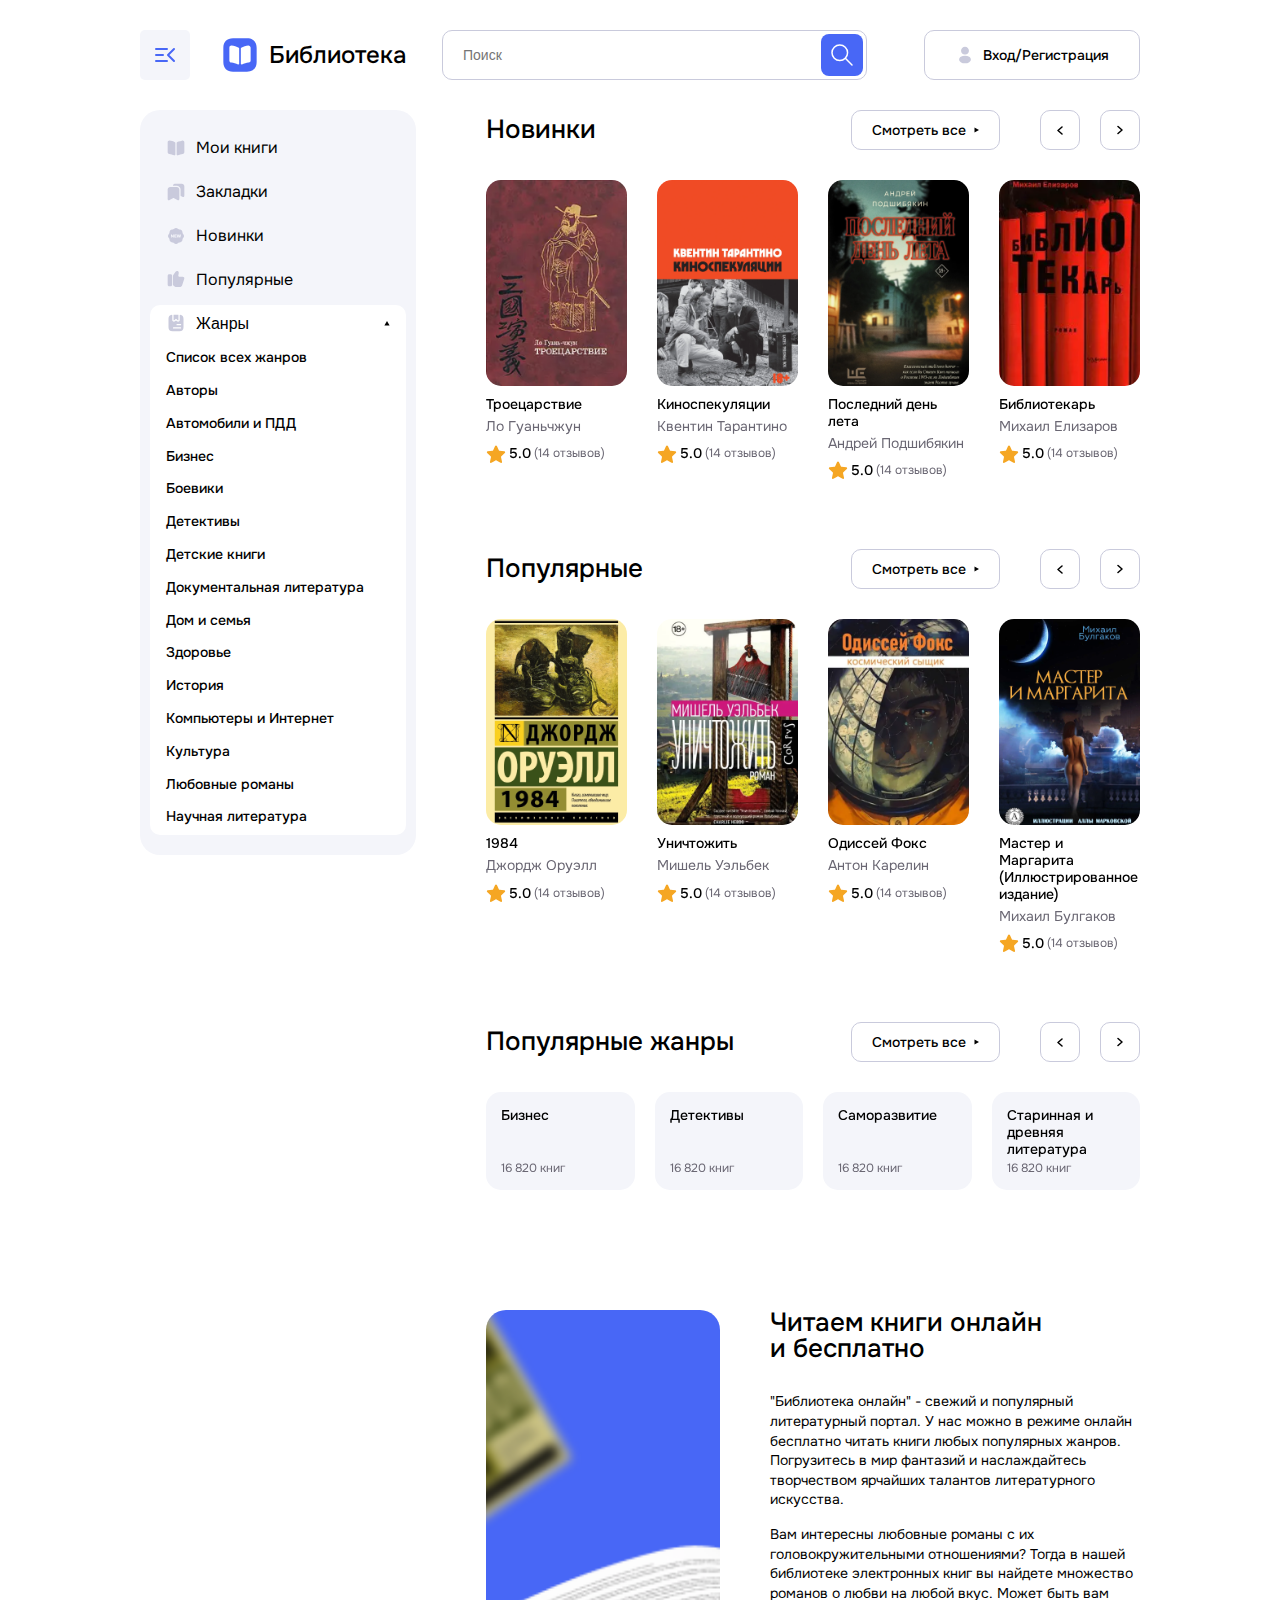
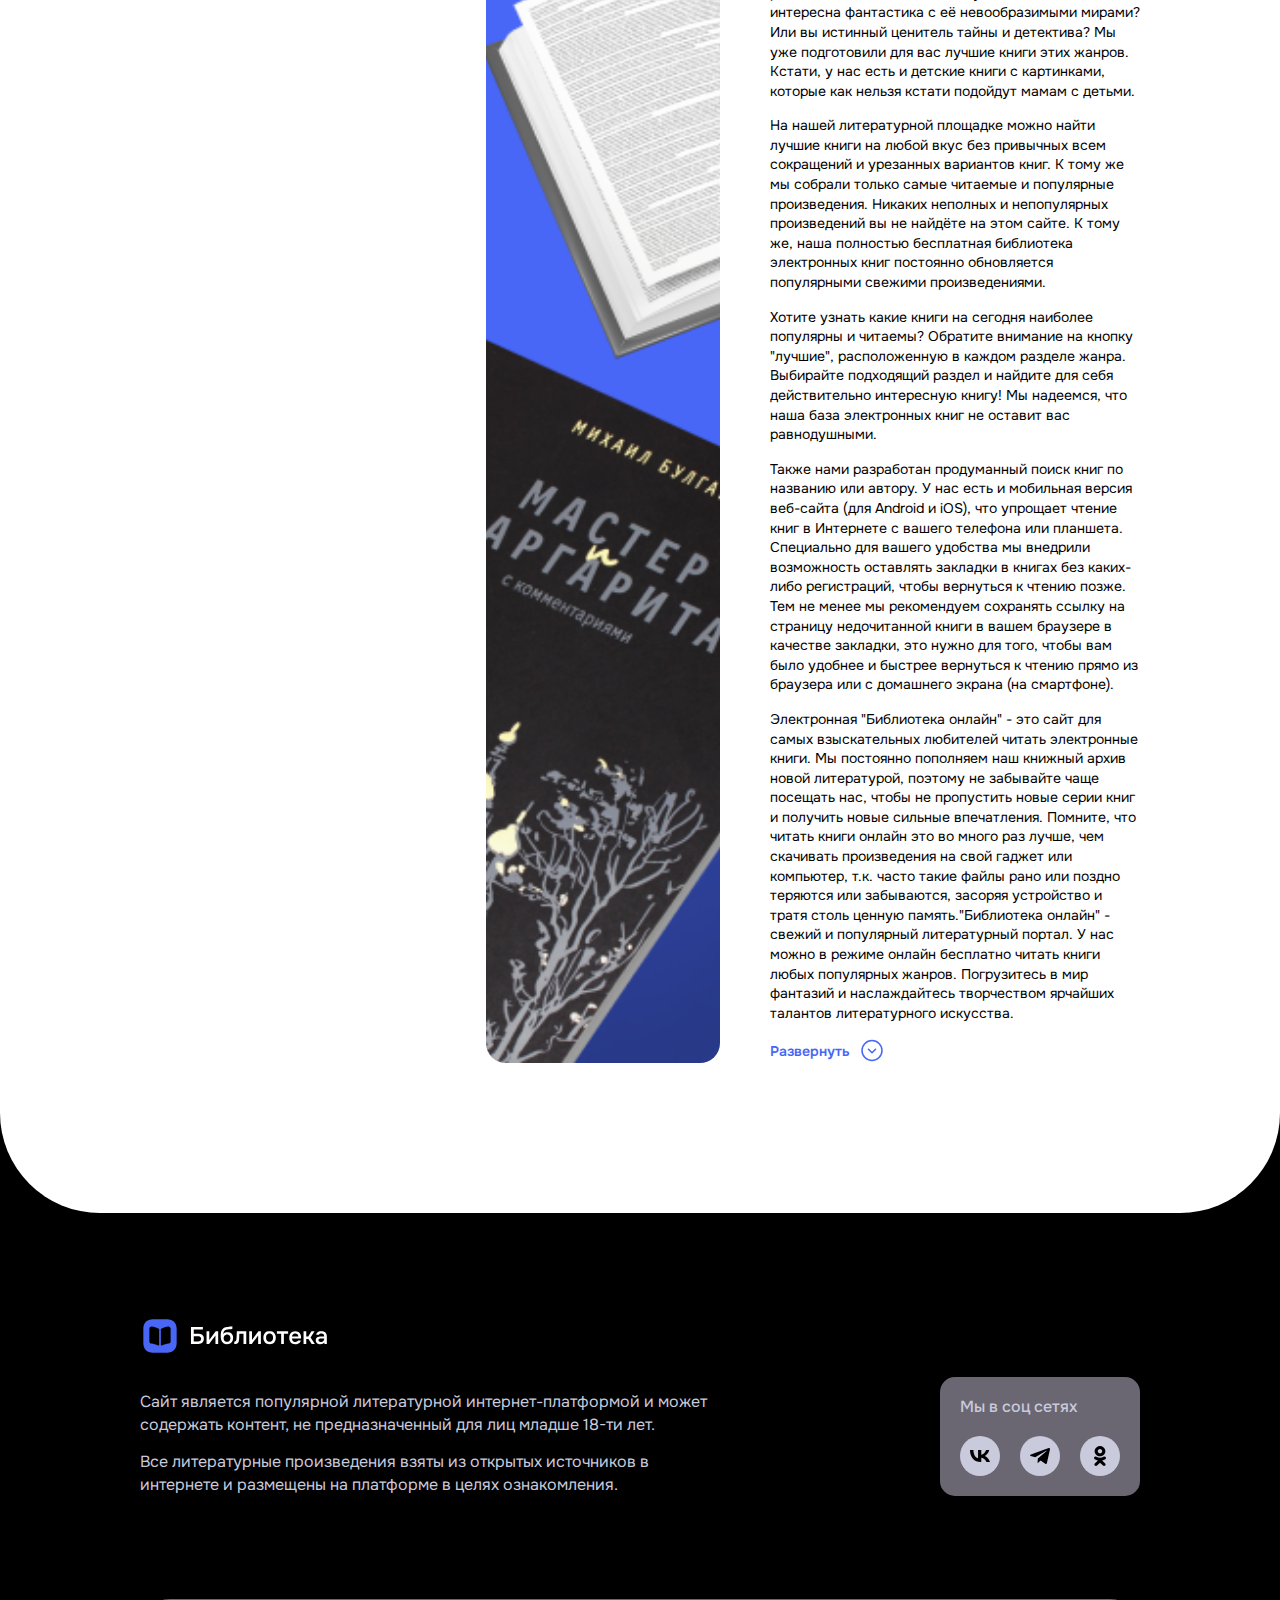
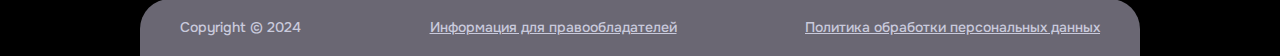
==== commit 6878f4d7: "all bugs fixed" ====
--- a/index.html
+++ b/index.html
@@ -24,7 +24,7 @@
         <header class="header">
             <div class="main_container header__container">
                 <div class="header__left">
-                    <button class="header__bars">
+                    <button class="header__bars active">
                         <svg width="50" height="50" viewBox="0 0 50 50" fill="none" xmlns="http://www.w3.org/2000/svg">
                             <rect x="15" y="24" width="20" height="2" rx="1" fill="#4867F6"/>
                             <rect x="15" y="18" width="20" height="2" rx="1" fill="#4867F6"/>
@@ -58,7 +58,7 @@
                             <path d="M21.0002 20.9987L14.3335 14.332" stroke="white" stroke-width="1.5" stroke-linecap="round" stroke-linejoin="round"/>
                         </svg>
                     </button>
-                    <a href="" class="btn_white">
+                    <a href="./signup.html" class="btn_white">
                         <svg width="20" height="20" viewBox="0 0 20 20" fill="none" xmlns="http://www.w3.org/2000/svg">
                             <path d="M10.0001 1.66797C7.81675 1.66797 6.04175 3.44297 6.04175 5.6263C6.04175 7.76797 7.71675 9.5013 9.90008 9.5763C9.96675 9.56797 10.0334 9.56797 10.0834 9.5763C10.1001 9.5763 10.1084 9.5763 10.1251 9.5763C10.1334 9.5763 10.1334 9.5763 10.1417 9.5763C12.2751 9.5013 13.9501 7.76797 13.9584 5.6263C13.9584 3.44297 12.1834 1.66797 10.0001 1.66797Z" fill="#C9CADC"/>
                             <path d="M14.2333 11.7914C11.9083 10.2414 8.11663 10.2414 5.77497 11.7914C4.71663 12.4997 4.1333 13.4581 4.1333 14.4831C4.1333 15.5081 4.71663 16.4581 5.76663 17.1581C6.9333 17.9414 8.46663 18.3331 9.99997 18.3331C11.5333 18.3331 13.0666 17.9414 14.2333 17.1581C15.2833 16.4497 15.8666 15.4997 15.8666 14.4664C15.8583 13.4414 15.2833 12.4914 14.2333 11.7914Z" fill="#C9CADC"/>
--- a/css/style.css
+++ b/css/style.css
@@ -305,6 +305,27 @@
   font-weight: 400;
   line-height: 19.6px;
   color: #6A6773;
+  position: relative;
+}
+.login_form form label button {
+  position: absolute;
+  right: 20px;
+  bottom: 12px;
+}
+.login_form form label button svg {
+  width: 20px;
+}
+.login_form form label button svg:nth-child(1) {
+  display: none;
+}
+.login_form form label.show button {
+  bottom: 15px;
+}
+.login_form form label.show button svg {
+  display: none;
+}
+.login_form form label.show button svg:nth-child(1) {
+  display: block;
 }
 .login_form form input {
   padding: 15px;
@@ -331,6 +352,9 @@
 .login_form form input:hover {
   border: 1px solid #6A6773;
 }
+.login_form form input.error {
+  border-color: #EB3232;
+}
 .login_form form .forget_password {
   color: #4867F6;
   font-size: 14px;
@@ -398,6 +422,12 @@
 }
 .header__bars svg:last-child {
   display: none;
+}
+.header__bars.active svg {
+  display: none;
+}
+.header__bars.active svg:last-child {
+  display: block;
 }
 .header__search {
   position: relative;
@@ -597,6 +627,18 @@
 .main_nav__content .accordion_body a:hover {
   font-weight: bold;
   text-decoration: underline;
+}
+.main_nav__content .accordion.hide {
+  background: transparent;
+}
+.main_nav__content .accordion.hide .accordion_btn svg {
+  transform: rotateZ(180deg);
+}
+.main_nav__content .accordion.hide .accordion_btn span svg {
+  transform: rotate(0);
+}
+.main_nav__content .accordion.hide .accordion_body {
+  display: none;
 }
 .main .main_content {
   width: 100%;
@@ -793,6 +835,17 @@
   color: #C9CADC;
   margin-bottom: 10px;
 }
+.book-cover .author_list {
+  margin-bottom: 10px;
+  display: flex;
+  flex-wrap: wrap;
+  gap: 15px;
+}
+.book-cover .author_list a {
+  font-size: 14px;
+  line-height: 140%;
+  color: #C9CADC;
+}
 .book-cover .links {
   display: flex;
   align-items: center;
@@ -883,7 +936,7 @@
 }
 .book-description__right_head {
   display: flex;
-  align-items: flex-start;
+  align-items: center;
   margin-bottom: 25px;
 }
 .book-description__right_head h3 {
@@ -1499,6 +1552,21 @@
   padding: 10px 20px 20px;
   margin-bottom: 20px;
 }
+.book-page__content.grey-theme {
+  background: #DDD7CA;
+}
+.book-page__content.light-theme {
+  background: #F6F6F6;
+}
+.book-page__content.dark-theme {
+  background: #1D211F;
+}
+.book-page__content.dark-theme .book-page__content_head .theme p {
+  color: #fff;
+}
+.book-page__content.dark-theme .book-page__content_text p {
+  color: #fff;
+}
 .book-page__content_head {
   display: flex;
   align-items: center;
@@ -1688,6 +1756,9 @@
   display: flex;
   align-items: center;
   justify-content: center;
+}
+.review_form .star_group button.active svg path {
+  fill: #F5A623;
 }
 .review_form .form_control {
   display: flex;
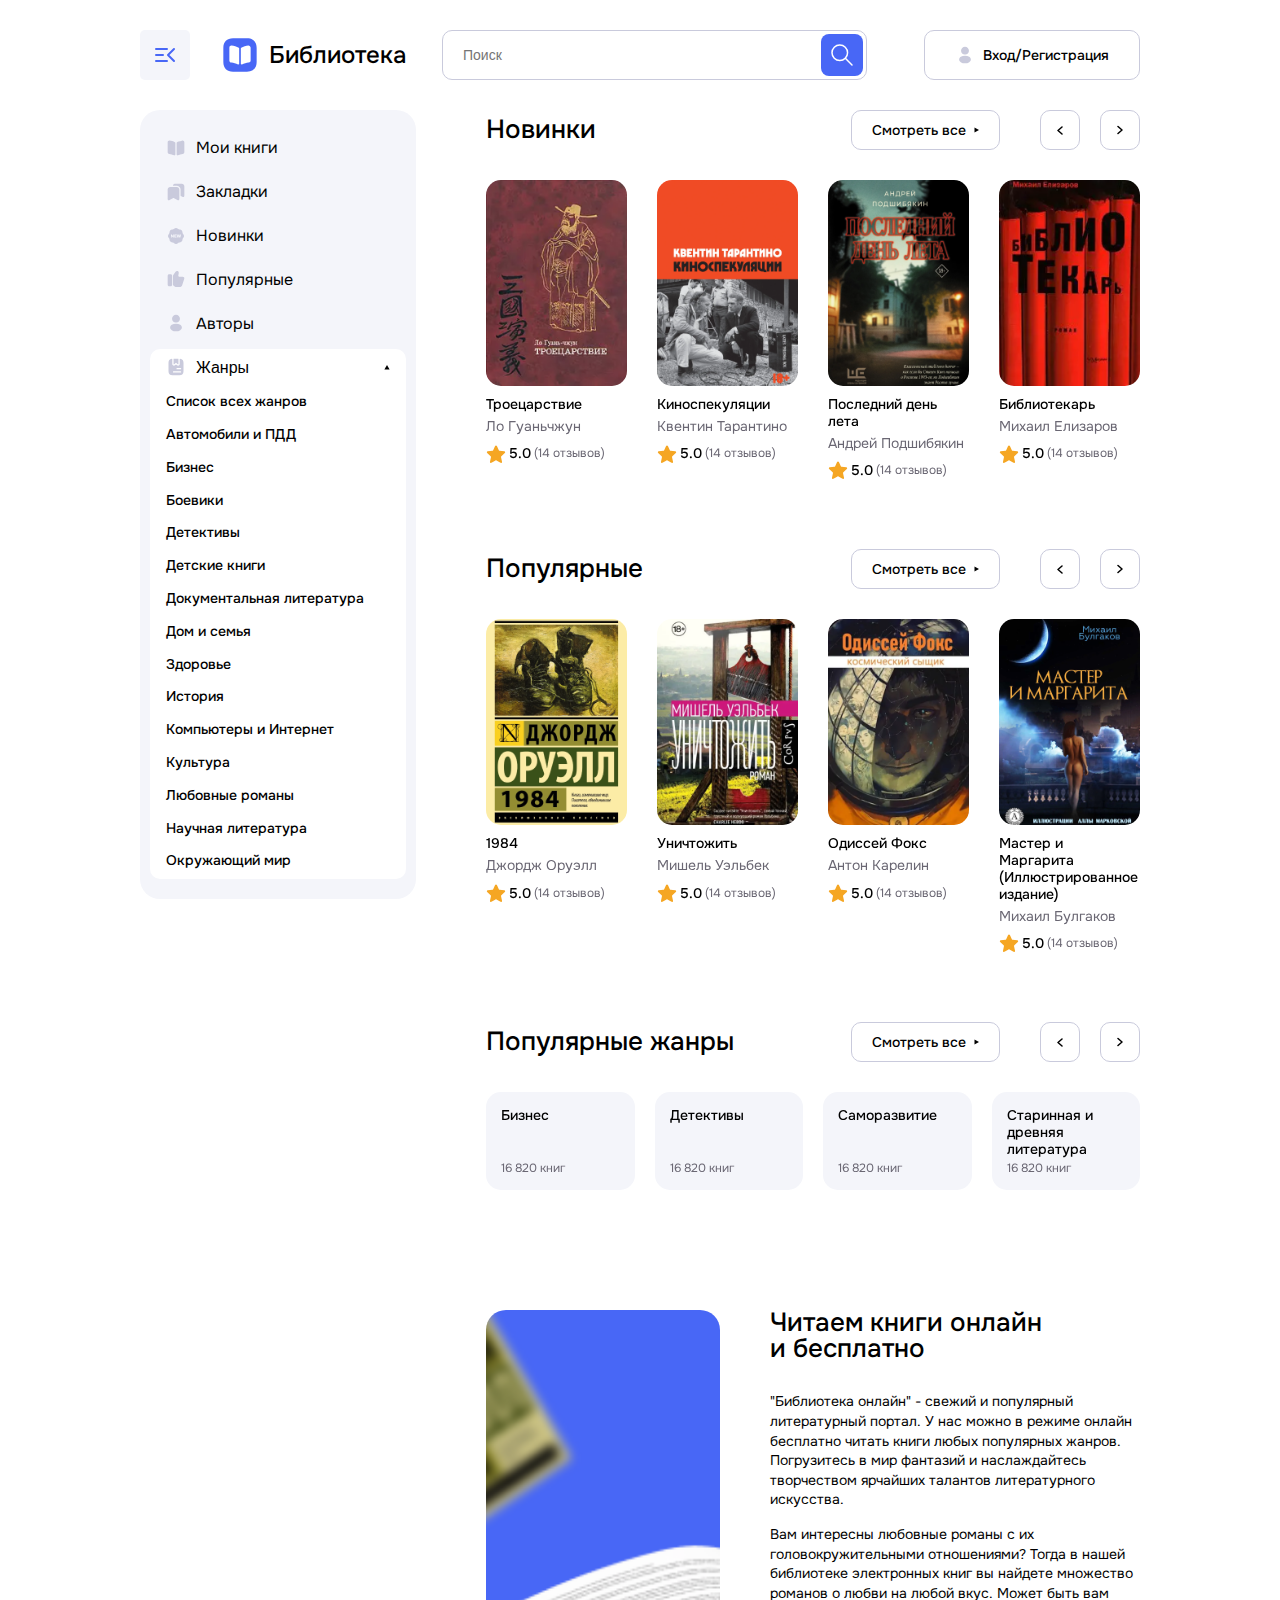
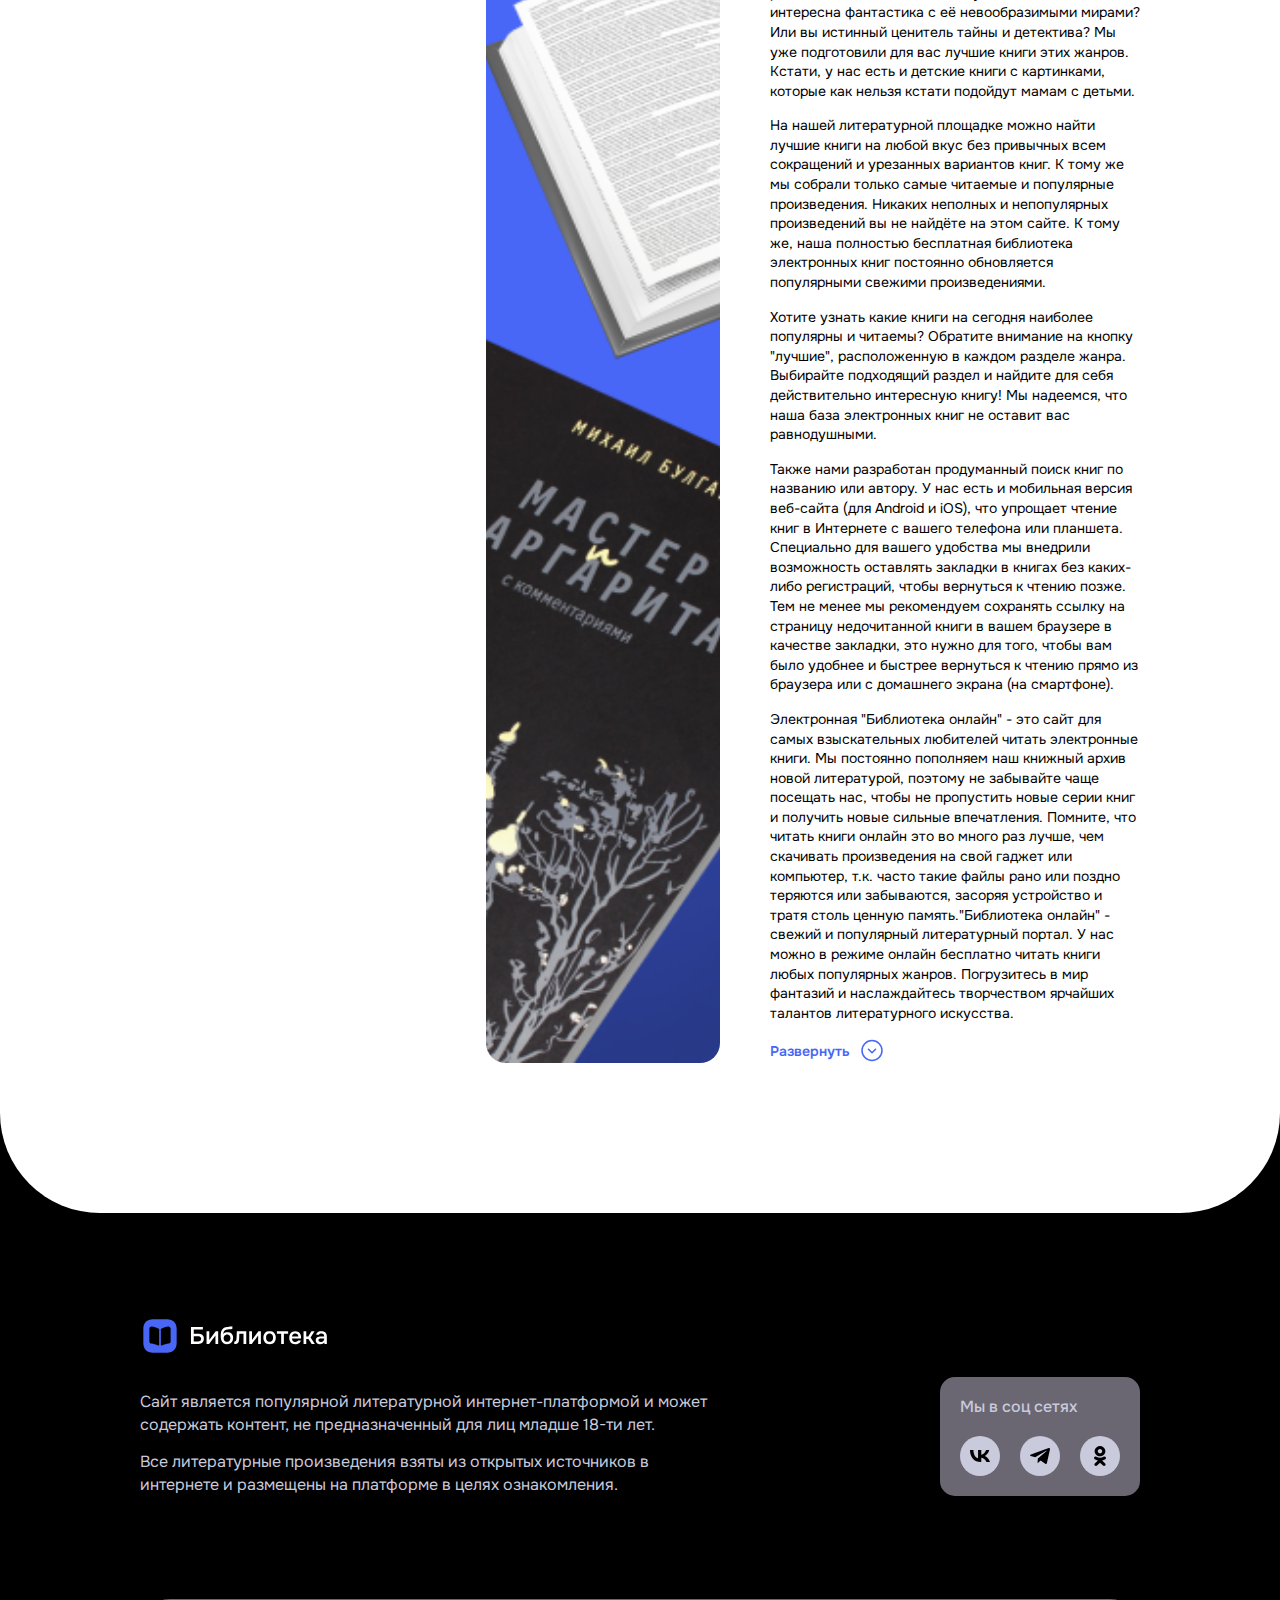
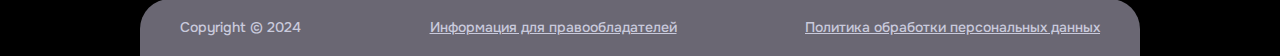
==== commit a95f0761: "update" ====
--- a/index.html
+++ b/index.html
@@ -1,5 +1,5 @@
 <!DOCTYPE html>
-<html lang="en">
+<html lang="ru">
 <head>
     <meta charset="UTF-8">
     <meta name="viewport" content="width=device-width, initial-scale=1.0">
@@ -15,6 +15,7 @@
     <!-- fonts -->
     <!-- css link -->
     <link rel="stylesheet" href="./css/style.css">
+    <link rel="stylesheet" href="./css/mobile.css">
     <!-- css link -->
 </head>
 <body>
@@ -137,6 +138,17 @@
                                 <span>Популярные</span>
                             </a>
                         </li>
+                        <li>
+                            <a href="#">
+                                <svg width="20" height="20" viewBox="0 0 20 20" fill="none" xmlns="http://www.w3.org/2000/svg">
+                                    <path d="M10.0001 1.66797C7.81675 1.66797 6.04175 3.44297 6.04175 5.6263C6.04175 7.76797 7.71675 9.5013 9.90008 9.5763C9.96675 9.56797 10.0334 9.56797 10.0834 9.5763C10.1001 9.5763 10.1084 9.5763 10.1251 9.5763C10.1334 9.5763 10.1334 9.5763 10.1417 9.5763C12.2751 9.5013 13.9501 7.76797 13.9584 5.6263C13.9584 3.44297 12.1834 1.66797 10.0001 1.66797Z" fill="#C9CADC"/>
+                                    <path d="M14.2333 11.7914C11.9083 10.2414 8.11663 10.2414 5.77497 11.7914C4.71663 12.4997 4.1333 13.4581 4.1333 14.4831C4.1333 15.5081 4.71663 16.4581 5.76663 17.1581C6.9333 17.9414 8.46663 18.3331 9.99997 18.3331C11.5333 18.3331 13.0666 17.9414 14.2333 17.1581C15.2833 16.4497 15.8666 15.4997 15.8666 14.4664C15.8583 13.4414 15.2833 12.4914 14.2333 11.7914Z" fill="#C9CADC"/>
+                                </svg>
+                                <span>
+                                    Авторы
+                                </span>
+                            </a>
+                        </li>
                         <li class="accordion">
                             <button class="accordion_btn">
                                 <span>
@@ -152,7 +164,6 @@
                             </button>
                             <div class="accordion_body">
                                 <a href="#">Список всех жанров</a>
-                                <a href="#">Авторы</a>
                                 <a href="#">Автомобили и ПДД</a>
                                 <a href="#">Бизнес</a>
                                 <a href="#">Боевики</a>
--- a/css/style.css
+++ b/css/style.css
@@ -51,6 +51,17 @@
 .wrapper {
   width: 100%;
   overflow: hidden;
+}
+
+input::-webkit-outer-spin-button,
+input::-webkit-inner-spin-button {
+  -webkit-appearance: none;
+  margin: 0;
+}
+
+/* Firefox */
+input[type=number] {
+  -moz-appearance: textfield;
 }
 
 .main_container {
@@ -607,6 +618,7 @@
 .main_nav__content .accordion_body {
   max-height: 494px;
   overflow-y: scroll;
+  transition: max-height 0.3s ease-in-out;
 }
 .main_nav__content .accordion_body::-webkit-scrollbar {
   width: 4px;
@@ -638,7 +650,7 @@
   transform: rotate(0);
 }
 .main_nav__content .accordion.hide .accordion_body {
-  display: none;
+  max-height: 0;
 }
 .main .main_content {
   width: 100%;
@@ -828,6 +840,9 @@
 .book-cover .main_title {
   color: #fff;
   margin-bottom: 10px;
+}
+.book-cover .main_title br {
+  display: none;
 }
 .book-cover .subtitle {
   font-size: 14px;
@@ -1592,6 +1607,14 @@
   border-radius: 50%;
   border: 1px solid #DBDBDB;
   flex-shrink: 0;
+  background: #FFFFFF;
+  display: flex;
+  align-items: center;
+  justify-content: center;
+}
+.book-page__content_head .theme button svg {
+  width: 10px;
+  display: none;
 }
 .book-page__content_head .theme button.grey {
   background: #DDD7CA;
@@ -1602,8 +1625,14 @@
 .book-page__content_head .theme button.dark {
   background: #1D211F;
 }
+.book-page__content_head .theme button.dark svg path {
+  fill: #fff;
+}
 .book-page__content_head .theme button.active {
   border-color: #A3D95D;
+}
+.book-page__content_head .theme button.active svg {
+  display: block;
 }
 .book-page__content_head .zoom {
   display: flex;
@@ -1656,21 +1685,32 @@
 .book-page__content_pagination .pagination_left__btn {
   border: 1px solid #DBDBDB;
   background: #fff;
-  padding: 4px 4px 4px 10px;
+  padding: 4px 4px 4px 45px;
   display: flex;
   align-items: center;
   gap: 16px;
   border-radius: 10px;
-}
-.book-page__content_pagination .pagination_left__btn span {
+  position: relative;
+}
+.book-page__content_pagination .pagination_left__btn input {
   color: #6A6773;
   font-size: 16px;
   line-height: 120%;
+  position: absolute;
+  width: 100%;
+  height: 100%;
+  left: 0;
+  top: 0;
+  padding: 4px 40px 4px 10px;
+  border: 0;
+  outline: none;
+  background: transparent;
 }
 .book-page__content_pagination .pagination_left__btn button {
   display: flex;
   align-items: center;
   justify-content: center;
+  position: relative;
 }
 .book-page__content_pagination .pagination_right {
   display: flex;
@@ -1820,7 +1860,7 @@
     width: 100%;
   }
   .book-cover {
-    padding: 55px 0 51px 375px;
+    padding: 55px 0 51px 365px;
   }
   .book-cover__example {
     width: 275px;
@@ -1875,6 +1915,11 @@
   }
   .main.active .main_content .reviews, .main.active .main_content .review_form.review_gray {
     margin-left: 0;
+  }
+}
+@media (min-width: 1500px) and (max-width: 1530px) {
+  .main.active .main_content .book-cover .main_title br {
+    display: block;
   }
 }
 @media only screen and (max-width: 1500px) {
@@ -2258,427 +2303,4 @@
   .read-book__content ul li:nth-child(n+4) {
     display: none;
   }
-}
-@media only screen and (max-width: 870px) {
-  .book-page .main_title {
-    font-size: 26px;
-  }
-  .book-page__container {
-    max-width: calc(100% - 80px);
-  }
-  .book-page__content_pagination {
-    justify-content: space-between;
-  }
-  .book-page__content_pagination .pagination_left {
-    position: static;
-    transform: translate(0);
-  }
-  .review_form {
-    padding: 25px;
-  }
-}
-@media only screen and (max-width: 700px) {
-  .header {
-    padding: 20px 0;
-  }
-  .header__search {
-    display: none;
-  }
-  .header__right {
-    display: flex;
-    align-items: center;
-    gap: 20px;
-  }
-  .header__logo {
-    font-size: 20px;
-  }
-  .header .search_btn {
-    display: flex;
-    align-items: center;
-    justify-content: center;
-    width: 42px;
-    height: 42px;
-    border-radius: 8px;
-    background: #4867F6;
-    transition: 0.3s ease all;
-  }
-  @keyframes searchActive {
-    from {
-      opacity: 0;
-    }
-    to {
-      opacity: 1;
-    }
-  }
-  .search_mb.active {
-    display: block;
-    animation: 0.2s searchActive linear 1;
-  }
-  @keyframes searchEndActive {
-    from {
-      opacity: 1;
-    }
-    to {
-      opacity: 0;
-    }
-  }
-  .search_mb.end-active {
-    display: block;
-    opacity: 0;
-    animation: 0.2s searchEndActive linear 1;
-  }
-  .reviews {
-    padding: 20px;
-  }
-  .similar-book__head_right .btn_white {
-    display: none;
-  }
-  .similar-book__card a {
-    height: 195px;
-  }
-  .book-swp {
-    position: relative;
-    padding-bottom: 70px;
-  }
-  .book-swp__head_right a {
-    position: absolute;
-    left: 0;
-    bottom: 0;
-    width: 100%;
-  }
-  .book-swp .similar-book__card h4, .book-swp .similar-book__card p {
-    font-size: 12px;
-  }
-  .book-swp .similar-book__card_review h5 {
-    font-size: 12px;
-  }
-  .book-swp .similar-book__card_review span {
-    font-size: 10px;
-  }
-  .popular-genres {
-    padding-bottom: 70px;
-    position: relative;
-  }
-  .popular-genres__head_right a {
-    position: absolute;
-    bottom: 0;
-    left: 0;
-    width: 100%;
-  }
-  .read-book {
-    padding-left: 0;
-  }
-  .read-book__card {
-    display: none;
-  }
-}
-@media only screen and (max-width: 750px) {
-  .login {
-    flex-direction: column;
-    gap: 68px;
-  }
-  .login_img {
-    max-width: 100%;
-    height: 160px;
-  }
-  .login_img .login_logo {
-    width: 89px;
-  }
-  .login_img .login_table_bg {
-    display: none;
-  }
-  .login_img .login_mobile_bg {
-    display: block;
-  }
-  .login_form {
-    padding-left: 0;
-  }
-  .login_form .login_form_in {
-    width: 100%;
-    padding: 0 75px 0 75px;
-  }
-  .login_form form {
-    width: 100%;
-  }
-}
-@media only screen and (max-width: 650px) {
-  .main_container {
-    padding: 0 20px;
-  }
-  .main_content {
-    width: 100%;
-  }
-  .pagination a:nth-child(5) {
-    display: none;
-  }
-  .authors_alphabet {
-    margin: 30px 0 40px 0;
-  }
-  .action_books {
-    gap: 20px;
-    margin: 40px 0 50px 0;
-  }
-  .action_book {
-    width: calc(33.3333333333% - 14px);
-  }
-  .action_book h6, .action_book p {
-    font-size: 12px;
-    line-height: 14px;
-  }
-  .action_book p {
-    margin: 5px 0 10px 0;
-  }
-  .action_book .comment h5 {
-    font-size: 12px;
-    line-height: 14px;
-  }
-  .action_book .comment span {
-    font-size: 10px;
-    line-height: 12px;
-  }
-  .action_book .comment img {
-    width: 22px;
-    height: 22px;
-  }
-  .authors_card_title {
-    justify-content: space-between;
-  }
-  .authors_card_books {
-    gap: 20px;
-  }
-  .authors_card_books .action_book {
-    width: calc(33.3333333333% - 13px);
-  }
-  .authors_card_books .action_book:nth-child(n+4) {
-    display: none;
-  }
-  .action_list_cards {
-    margin: 40px 0 50px 0;
-  }
-  .action_list_card {
-    padding: 10px;
-    gap: 20px;
-  }
-  .action_list_card_img {
-    width: 110px;
-  }
-  .action_list_card_level {
-    top: 10px;
-    right: 10px;
-  }
-  .action_list_card_level h6 {
-    width: auto;
-    font-size: 20px;
-    line-height: 24px;
-  }
-  .action_list_card_level h6 img {
-    transform: translateY(-3px);
-    width: 24px;
-  }
-  .action_list_card_level span {
-    font-size: 10px;
-    line-height: 12px;
-  }
-  .action_list_btns {
-    gap: 10px;
-  }
-  .action_list_btns .btn_white {
-    width: 50px;
-  }
-  .action_list_btns .btn_white span {
-    display: none;
-  }
-  .action_list_card_text p {
-    display: none;
-  }
-  .action_list_card_text h6 {
-    font-size: 16px;
-    line-height: 19px;
-  }
-  .footer .footer_white_block {
-    border-radius: 0 0 60px 60px;
-  }
-  .book-page__container {
-    max-width: calc(100% - 40px);
-  }
-  .book-page__head {
-    margin-bottom: 20px;
-  }
-  .book-page__content {
-    margin-bottom: 25px;
-  }
-  .book-page__content_pagination .pagination_right {
-    gap: 15px;
-  }
-  .book-page__content_pagination .pagination_right p {
-    display: none;
-    font-size: 12px;
-  }
-  .book-page__content_pagination .pagination_right p.sm {
-    display: block;
-  }
-  .review_form {
-    padding: 20px;
-  }
-}
-@media only screen and (max-width: 470px) {
-  .similar-book {
-    display: none;
-  }
-}
-@media only screen and (max-width: 450px) {
-  .main_container {
-    padding: 0 10px;
-  }
-  .main_title {
-    font-size: 24px;
-    line-height: 24px;
-  }
-  .main_nav__content {
-    width: 300px;
-  }
-  .header__right {
-    gap: 20px;
-  }
-  .header__logo {
-    font-size: 16px;
-    margin: 0 15px;
-  }
-  .header .btn_white {
-    width: 42px;
-    height: 42px;
-    padding: 0;
-    align-items: center;
-    justify-content: center;
-  }
-  .header .btn_white span {
-    display: none;
-  }
-  .book-cover {
-    padding: 20px;
-  }
-  .book-cover__bg {
-    border-radius: 20px;
-  }
-  .book-cover .btn_white {
-    top: 10px;
-    right: 10px;
-  }
-  .book-swp .similar-book__card a {
-    height: 235px;
-  }
-  .book-page .main_title {
-    font-size: 24px;
-  }
-  .book-page__container {
-    max-width: calc(100% - 20px);
-  }
-  .book-page__head {
-    margin-bottom: 15px;
-  }
-  .book-page__head h2 {
-    font-size: 14px;
-  }
-  .book-page__content {
-    margin-bottom: 12px;
-  }
-  .book-page__content_head .theme p {
-    padding-right: 6px;
-  }
-  .book-page__content_head .zoom {
-    gap: 0px;
-  }
-  .book-page__content_head .zoom .pin {
-    margin-left: 5px;
-  }
-  .book-page__content_text p {
-    font-size: 14px;
-  }
-  .book-page__content_pagination .pagination_left p {
-    font-size: 12px;
-  }
-  .book-page__content_pagination .pagination_right {
-    gap: 10px;
-  }
-  .review_form .star_group button {
-    width: 30px;
-    height: 30px;
-  }
-  .review_form .star_group button svg {
-    width: 30px;
-  }
-  .login {
-    flex-direction: column;
-    gap: 64px;
-  }
-  .login_img {
-    height: 110px;
-  }
-  .login_img .login_logo {
-    width: 67px;
-  }
-  .login_form .login_form_in {
-    padding: 0 10px;
-  }
-  .login_form h6 {
-    margin: 15px 0;
-    font-size: 24px;
-    line-height: 24px;
-  }
-  .login_form .form_btns {
-    transform: translateY(-5px);
-    margin-top: 0;
-  }
-  .action_book {
-    width: calc(50% - 10px);
-  }
-  .authors_card_title {
-    justify-content: space-between;
-    gap: 10px;
-  }
-  .authors_card_title h6 {
-    font-size: 18px;
-    line-height: 21px;
-  }
-  .authors_card_books .action_book {
-    width: calc(50% - 10px);
-  }
-  .authors_card_books .action_book:nth-child(n+3) {
-    display: none;
-  }
-  .action_list_card_img {
-    width: 95px;
-  }
-  .action_list_card {
-    gap: 15px;
-  }
-  .action_list_card_text {
-    gap: 15px;
-  }
-  .action_list_card_text h6 {
-    font-size: 14px;
-    line-height: 16px;
-  }
-  .action_list_btns .btn_blue {
-    width: 130px;
-  }
-  .action_list_card_level h6 {
-    font-size: 18px;
-  }
-  .action_list_card_level h6 img {
-    width: 23px;
-    height: 23px;
-    transform: translateY(-2px);
-  }
-  .categories_lists {
-    margin: 40px 0 50px 0;
-    gap: 30px;
-  }
-  .categories_list {
-    gap: 30px;
-  }
-  .categories_block .book_link {
-    font-size: 14px;
-    line-height: 19px;
-  }
 }/*# sourceMappingURL=style.css.map */--- a/css/mobile.css
+++ b/css/mobile.css
@@ -0,0 +1,423 @@
+@media only screen and (max-width: 870px) {
+  .book-page .main_title {
+    font-size: 26px;
+  }
+  .book-page__container {
+    max-width: calc(100% - 80px);
+  }
+  .book-page__content_pagination {
+    justify-content: space-between;
+  }
+  .book-page__content_pagination .pagination_left {
+    position: static;
+    transform: translate(0);
+  }
+  .review_form {
+    padding: 25px;
+  }
+}
+@media only screen and (max-width: 700px) {
+  .header {
+    padding: 20px 0;
+  }
+  .header__search {
+    display: none;
+  }
+  .header__right {
+    display: flex;
+    align-items: center;
+    gap: 20px;
+  }
+  .header__logo {
+    font-size: 20px;
+  }
+  .header .search_btn {
+    display: flex;
+    align-items: center;
+    justify-content: center;
+    width: 42px;
+    height: 42px;
+    border-radius: 8px;
+    background: #4867F6;
+    transition: 0.3s ease all;
+  }
+  @keyframes searchActive {
+    from {
+      opacity: 0;
+    }
+    to {
+      opacity: 1;
+    }
+  }
+  .search_mb.active {
+    display: block;
+    animation: 0.2s searchActive linear 1;
+  }
+  @keyframes searchEndActive {
+    from {
+      opacity: 1;
+    }
+    to {
+      opacity: 0;
+    }
+  }
+  .search_mb.end-active {
+    display: block;
+    opacity: 0;
+    animation: 0.2s searchEndActive linear 1;
+  }
+  .reviews {
+    padding: 20px;
+  }
+  .similar-book__head_right .btn_white {
+    display: none;
+  }
+  .similar-book__card a {
+    height: 195px;
+  }
+  .book-swp {
+    position: relative;
+    padding-bottom: 70px;
+  }
+  .book-swp__head_right a {
+    position: absolute;
+    left: 0;
+    bottom: 0;
+    width: 100%;
+  }
+  .book-swp .similar-book__card h4, .book-swp .similar-book__card p {
+    font-size: 12px;
+  }
+  .book-swp .similar-book__card_review h5 {
+    font-size: 12px;
+  }
+  .book-swp .similar-book__card_review span {
+    font-size: 10px;
+  }
+  .popular-genres {
+    padding-bottom: 70px;
+    position: relative;
+  }
+  .popular-genres__head_right a {
+    position: absolute;
+    bottom: 0;
+    left: 0;
+    width: 100%;
+  }
+  .read-book {
+    padding-left: 0;
+  }
+  .read-book__card {
+    display: none;
+  }
+}
+@media only screen and (max-width: 750px) {
+  .login {
+    flex-direction: column;
+    gap: 68px;
+  }
+  .login_img {
+    max-width: 100%;
+    height: 160px;
+  }
+  .login_img .login_logo {
+    width: 89px;
+  }
+  .login_img .login_table_bg {
+    display: none;
+  }
+  .login_img .login_mobile_bg {
+    display: block;
+  }
+  .login_form {
+    padding-left: 0;
+  }
+  .login_form .login_form_in {
+    width: 100%;
+    padding: 0 75px 0 75px;
+  }
+  .login_form form {
+    width: 100%;
+  }
+}
+@media only screen and (max-width: 650px) {
+  .main_container {
+    padding: 0 20px;
+  }
+  .main_content {
+    width: 100%;
+  }
+  .pagination a:nth-child(5) {
+    display: none;
+  }
+  .authors_alphabet {
+    margin: 30px 0 40px 0;
+  }
+  .action_books {
+    gap: 20px;
+    margin: 40px 0 50px 0;
+  }
+  .action_book {
+    width: calc(33.3333333333% - 14px);
+  }
+  .action_book h6, .action_book p {
+    font-size: 12px;
+    line-height: 14px;
+  }
+  .action_book p {
+    margin: 5px 0 10px 0;
+  }
+  .action_book .comment h5 {
+    font-size: 12px;
+    line-height: 14px;
+  }
+  .action_book .comment span {
+    font-size: 10px;
+    line-height: 12px;
+  }
+  .action_book .comment img {
+    width: 22px;
+    height: 22px;
+  }
+  .authors_card_title {
+    justify-content: space-between;
+  }
+  .authors_card_books {
+    gap: 20px;
+  }
+  .authors_card_books .action_book {
+    width: calc(33.3333333333% - 13px);
+  }
+  .authors_card_books .action_book:nth-child(n+4) {
+    display: none;
+  }
+  .action_list_cards {
+    margin: 40px 0 50px 0;
+  }
+  .action_list_card {
+    padding: 10px;
+    gap: 20px;
+  }
+  .action_list_card_img {
+    width: 110px;
+  }
+  .action_list_card_level {
+    top: 10px;
+    right: 10px;
+  }
+  .action_list_card_level h6 {
+    width: auto;
+    font-size: 20px;
+    line-height: 24px;
+  }
+  .action_list_card_level h6 img {
+    transform: translateY(-3px);
+    width: 24px;
+  }
+  .action_list_card_level span {
+    font-size: 10px;
+    line-height: 12px;
+  }
+  .action_list_btns {
+    gap: 10px;
+  }
+  .action_list_btns .btn_white {
+    width: 50px;
+  }
+  .action_list_btns .btn_white span {
+    display: none;
+  }
+  .action_list_card_text p {
+    display: none;
+  }
+  .action_list_card_text h6 {
+    font-size: 16px;
+    line-height: 19px;
+  }
+  .footer .footer_white_block {
+    border-radius: 0 0 60px 60px;
+  }
+  .book-page__container {
+    max-width: calc(100% - 40px);
+  }
+  .book-page__head {
+    margin-bottom: 20px;
+  }
+  .book-page__content {
+    margin-bottom: 25px;
+  }
+  .book-page__content_pagination .pagination_right {
+    gap: 15px;
+  }
+  .book-page__content_pagination .pagination_right p {
+    display: none;
+    font-size: 12px;
+  }
+  .book-page__content_pagination .pagination_right p.sm {
+    display: block;
+  }
+  .review_form {
+    padding: 20px;
+  }
+}
+@media only screen and (max-width: 470px) {
+  .similar-book {
+    display: none;
+  }
+}
+@media only screen and (max-width: 450px) {
+  .main_container {
+    padding: 0 10px;
+  }
+  .main_title {
+    font-size: 24px;
+    line-height: 24px;
+  }
+  .main_nav__content {
+    width: 300px;
+  }
+  .header__right {
+    gap: 20px;
+  }
+  .header__logo {
+    font-size: 16px;
+    margin: 0 15px;
+  }
+  .header .btn_white {
+    width: 42px;
+    height: 42px;
+    padding: 0;
+    align-items: center;
+    justify-content: center;
+  }
+  .header .btn_white span {
+    display: none;
+  }
+  .book-cover {
+    padding: 20px;
+  }
+  .book-cover__bg {
+    border-radius: 20px;
+  }
+  .book-cover .btn_white {
+    top: 10px;
+    right: 10px;
+  }
+  .book-swp .similar-book__card a {
+    height: 235px;
+  }
+  .book-page .main_title {
+    font-size: 24px;
+  }
+  .book-page__container {
+    max-width: calc(100% - 20px);
+  }
+  .book-page__head {
+    margin-bottom: 15px;
+  }
+  .book-page__head h2 {
+    font-size: 14px;
+  }
+  .book-page__content {
+    margin-bottom: 12px;
+  }
+  .book-page__content_head .theme p {
+    padding-right: 6px;
+  }
+  .book-page__content_head .zoom {
+    gap: 0px;
+  }
+  .book-page__content_head .zoom .pin {
+    margin-left: 5px;
+  }
+  .book-page__content_text p {
+    font-size: 14px;
+  }
+  .book-page__content_pagination .pagination_left p {
+    font-size: 12px;
+  }
+  .book-page__content_pagination .pagination_right {
+    gap: 10px;
+  }
+  .review_form .star_group button {
+    width: 30px;
+    height: 30px;
+  }
+  .review_form .star_group button svg {
+    width: 30px;
+  }
+  .login {
+    flex-direction: column;
+    gap: 64px;
+  }
+  .login_img {
+    height: 110px;
+  }
+  .login_img .login_logo {
+    width: 67px;
+  }
+  .login_form .login_form_in {
+    padding: 0 10px;
+  }
+  .login_form h6 {
+    margin: 15px 0;
+    font-size: 24px;
+    line-height: 24px;
+  }
+  .login_form .form_btns {
+    transform: translateY(-5px);
+    margin-top: 0;
+  }
+  .action_book {
+    width: calc(50% - 10px);
+  }
+  .authors_card_title {
+    justify-content: space-between;
+    gap: 10px;
+  }
+  .authors_card_title h6 {
+    font-size: 18px;
+    line-height: 21px;
+  }
+  .authors_card_books .action_book {
+    width: calc(50% - 10px);
+  }
+  .authors_card_books .action_book:nth-child(n+3) {
+    display: none;
+  }
+  .action_list_card_img {
+    width: 95px;
+  }
+  .action_list_card {
+    gap: 15px;
+  }
+  .action_list_card_text {
+    gap: 15px;
+  }
+  .action_list_card_text h6 {
+    font-size: 14px;
+    line-height: 16px;
+  }
+  .action_list_btns .btn_blue {
+    width: 130px;
+  }
+  .action_list_card_level h6 {
+    font-size: 18px;
+  }
+  .action_list_card_level h6 img {
+    width: 23px;
+    height: 23px;
+    transform: translateY(-2px);
+  }
+  .categories_lists {
+    margin: 40px 0 50px 0;
+    gap: 30px;
+  }
+  .categories_list {
+    gap: 30px;
+  }
+  .categories_block .book_link {
+    font-size: 14px;
+    line-height: 19px;
+  }
+}/*# sourceMappingURL=mobile.css.map */